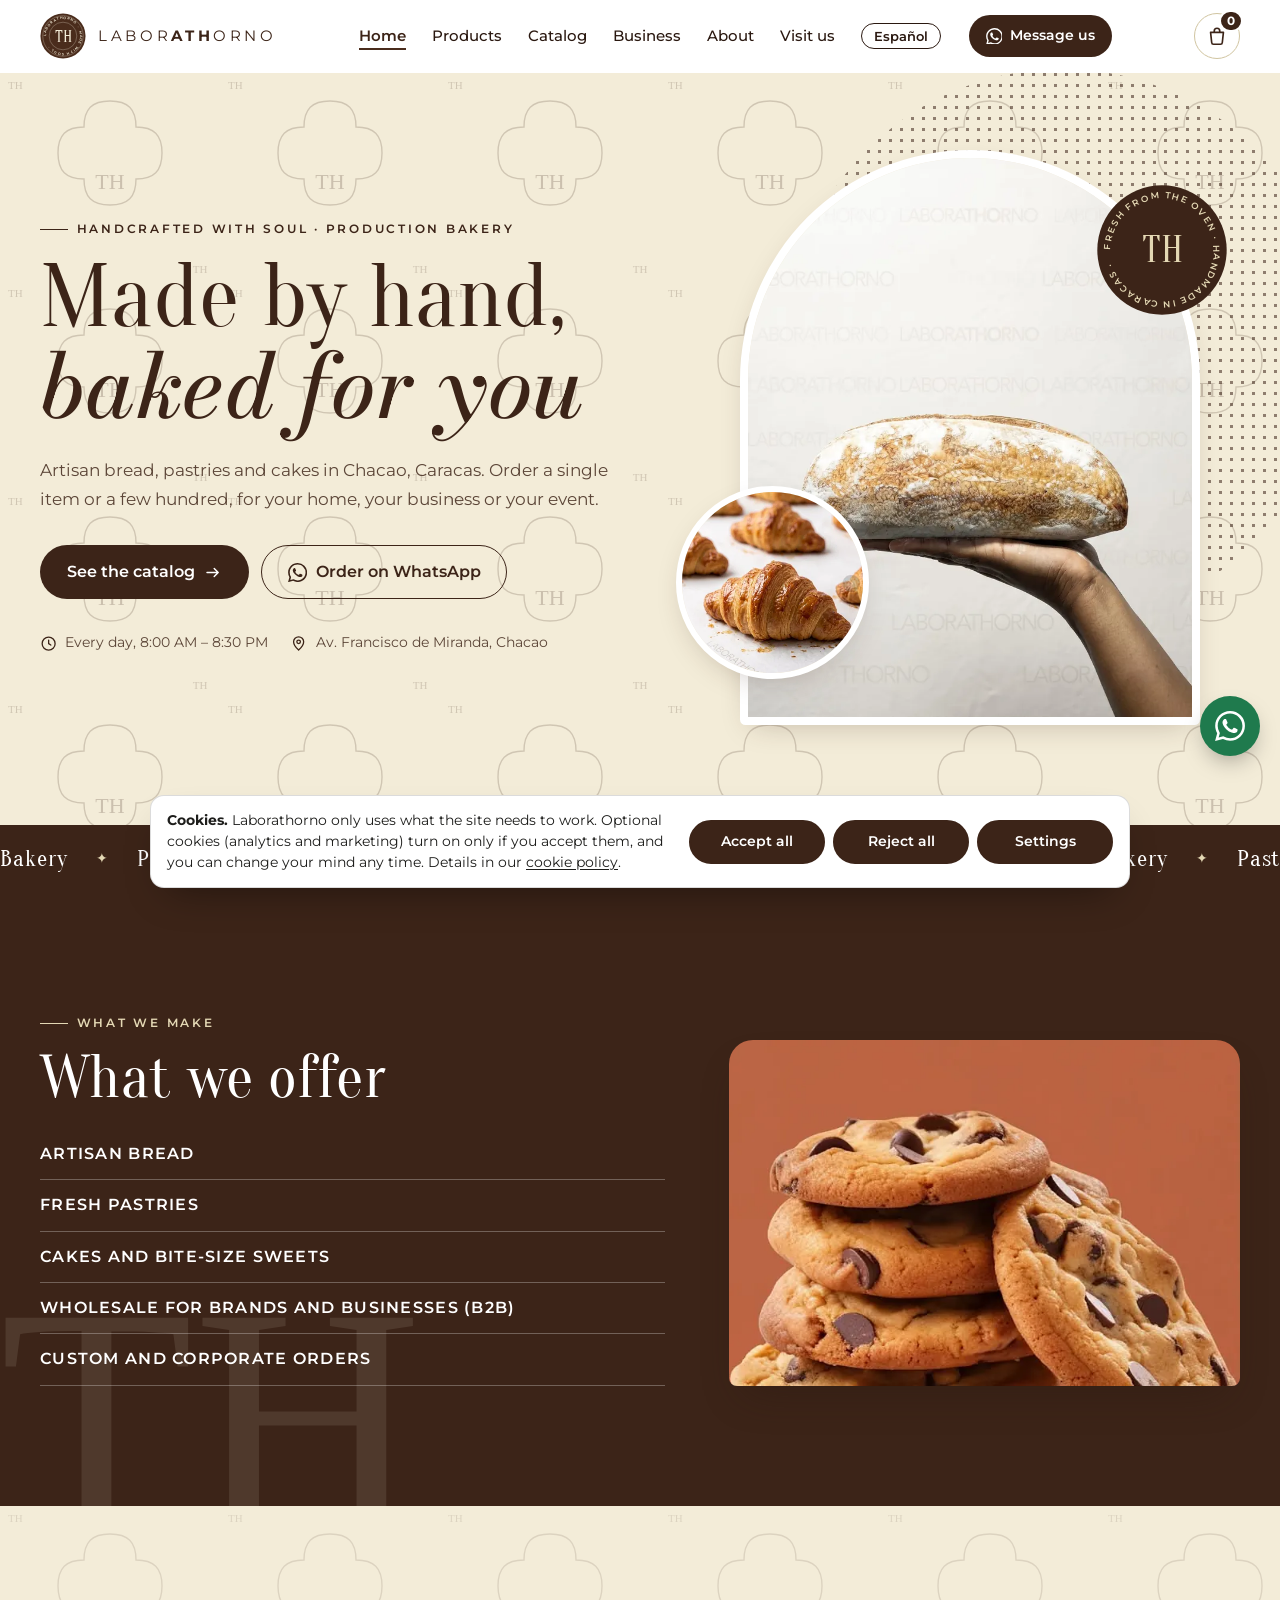
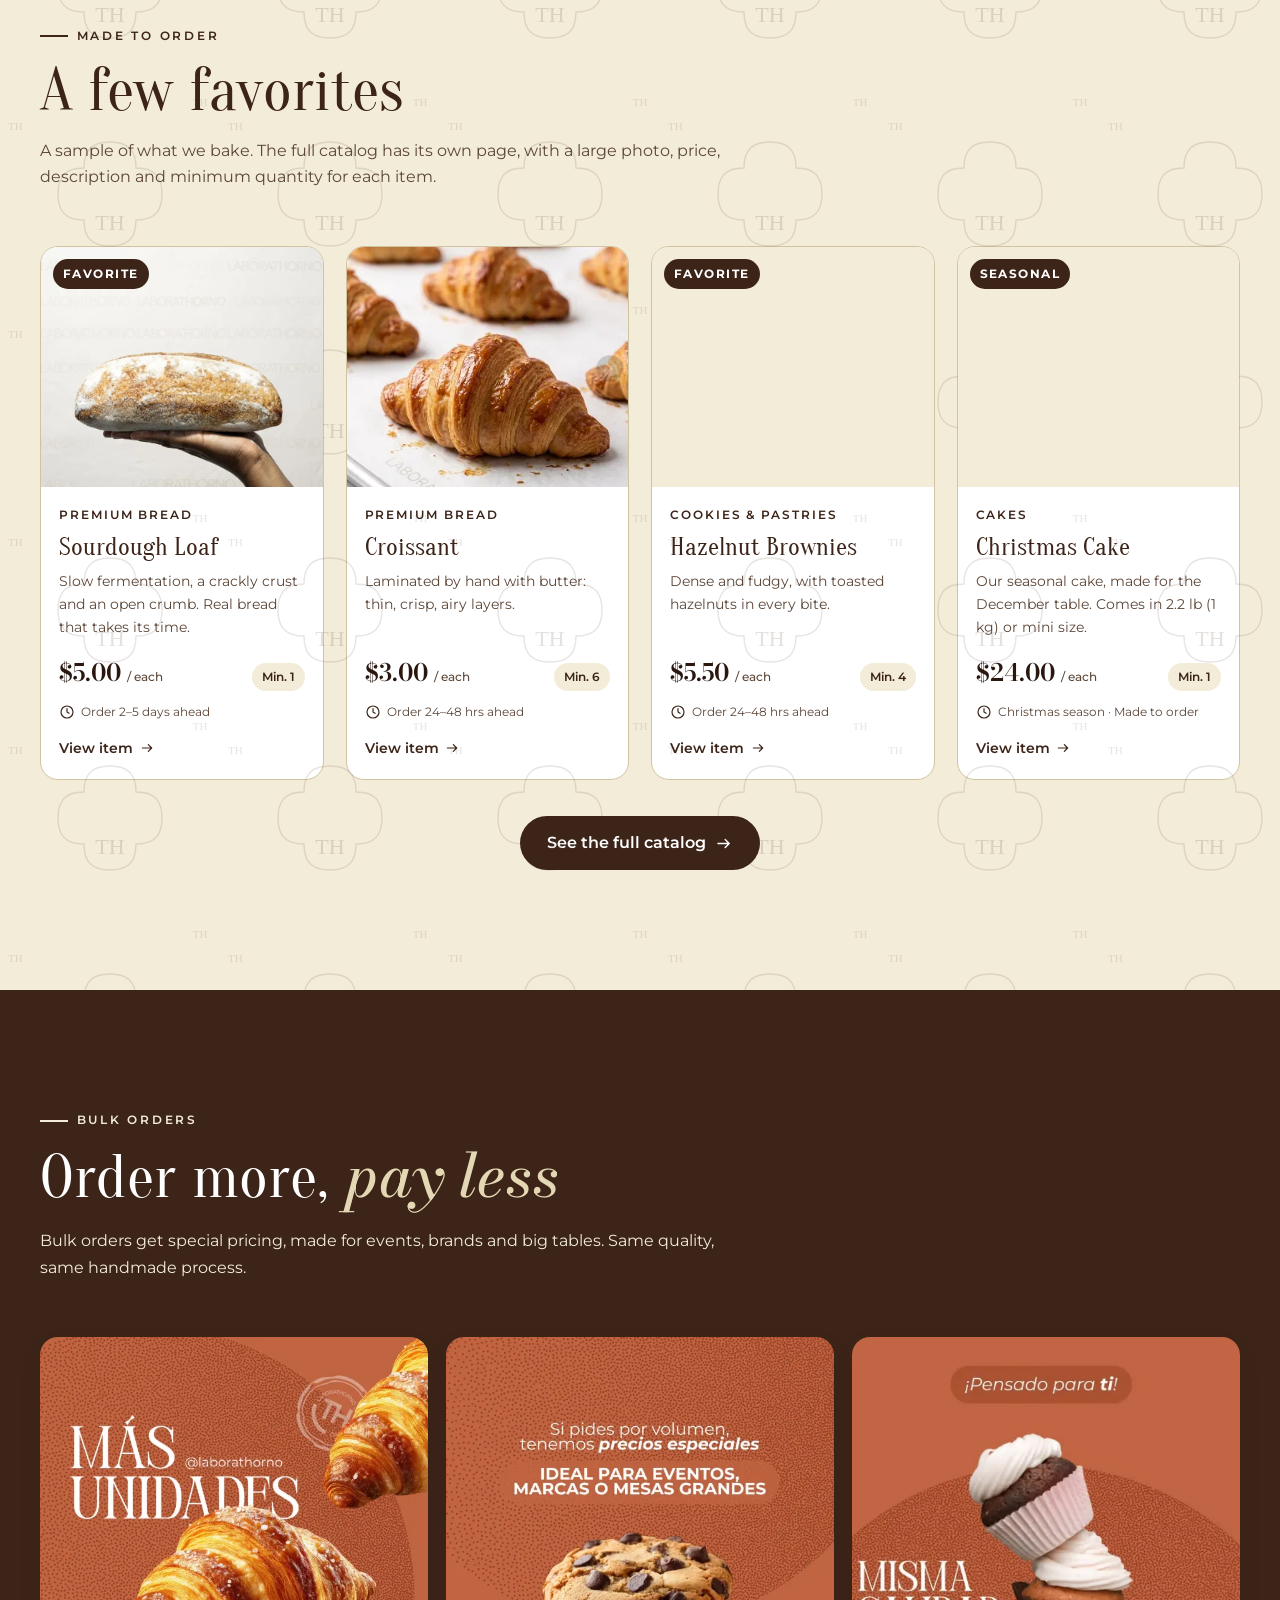
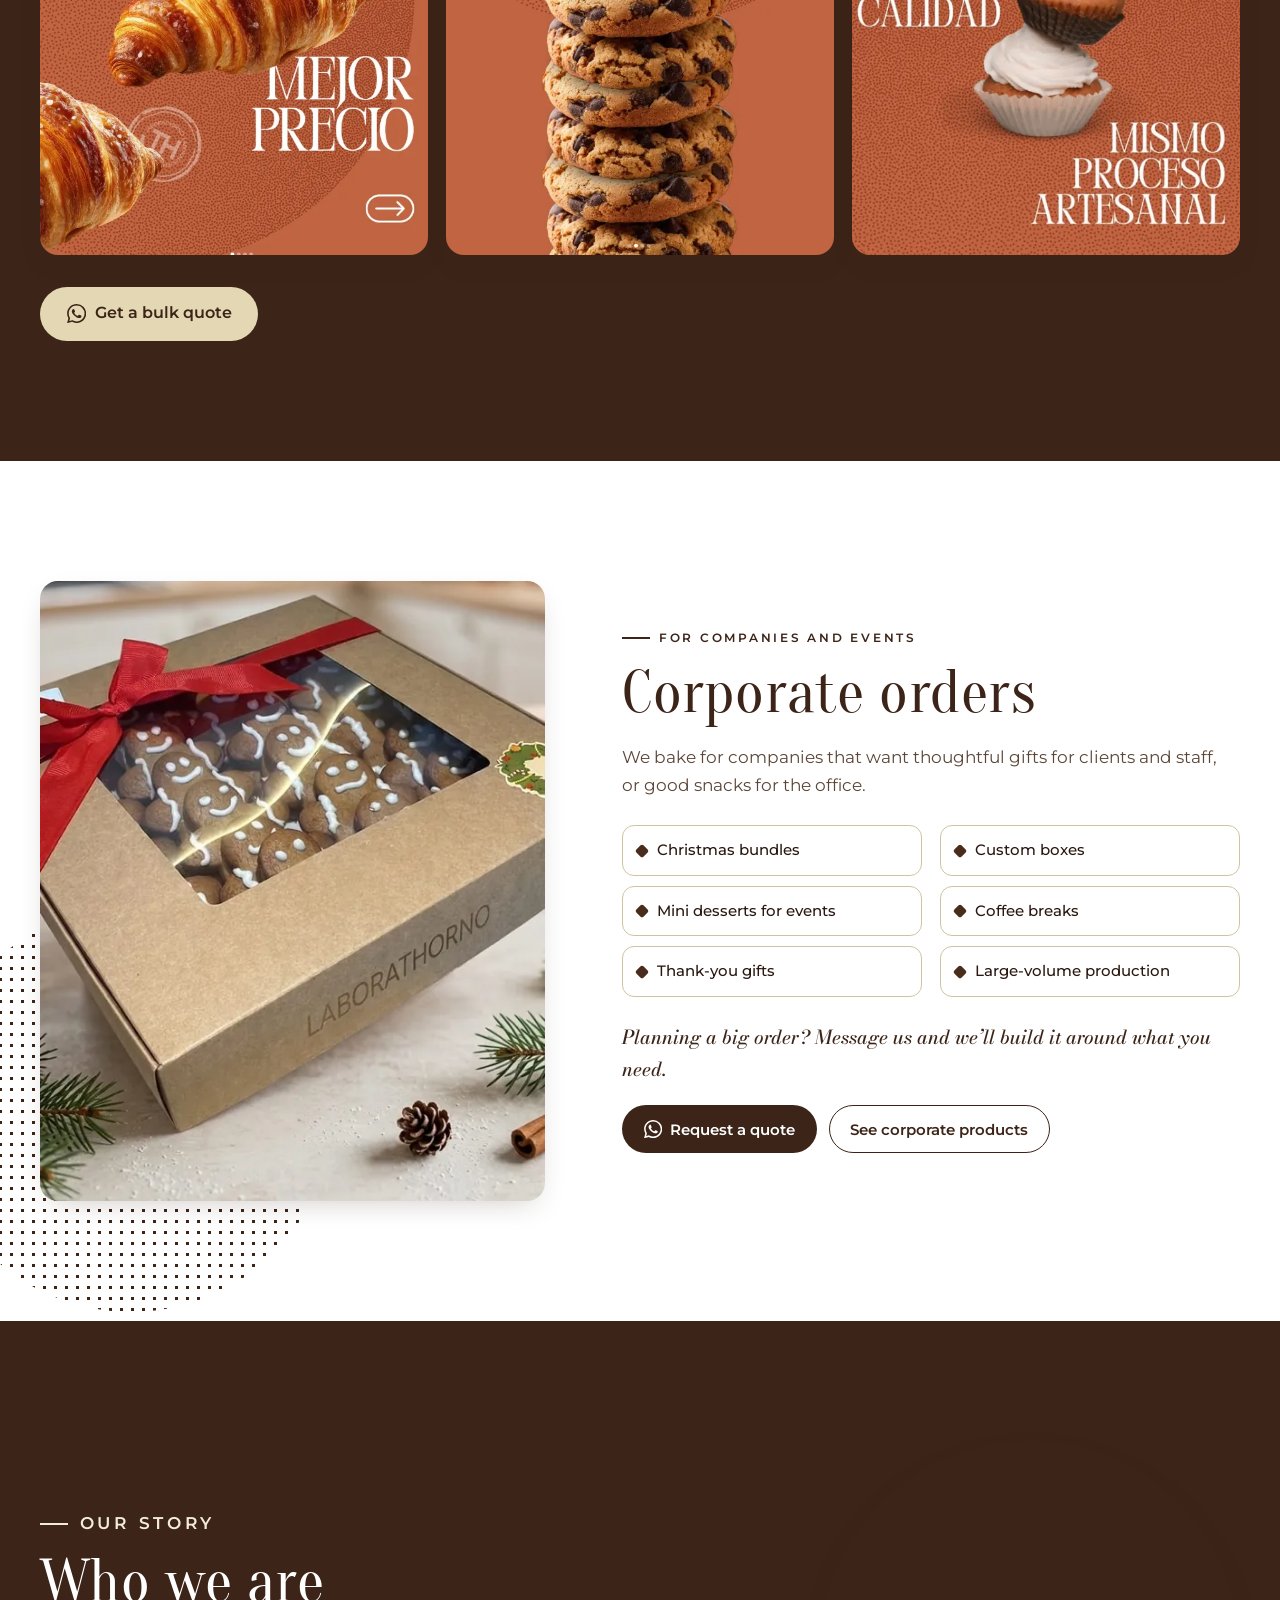
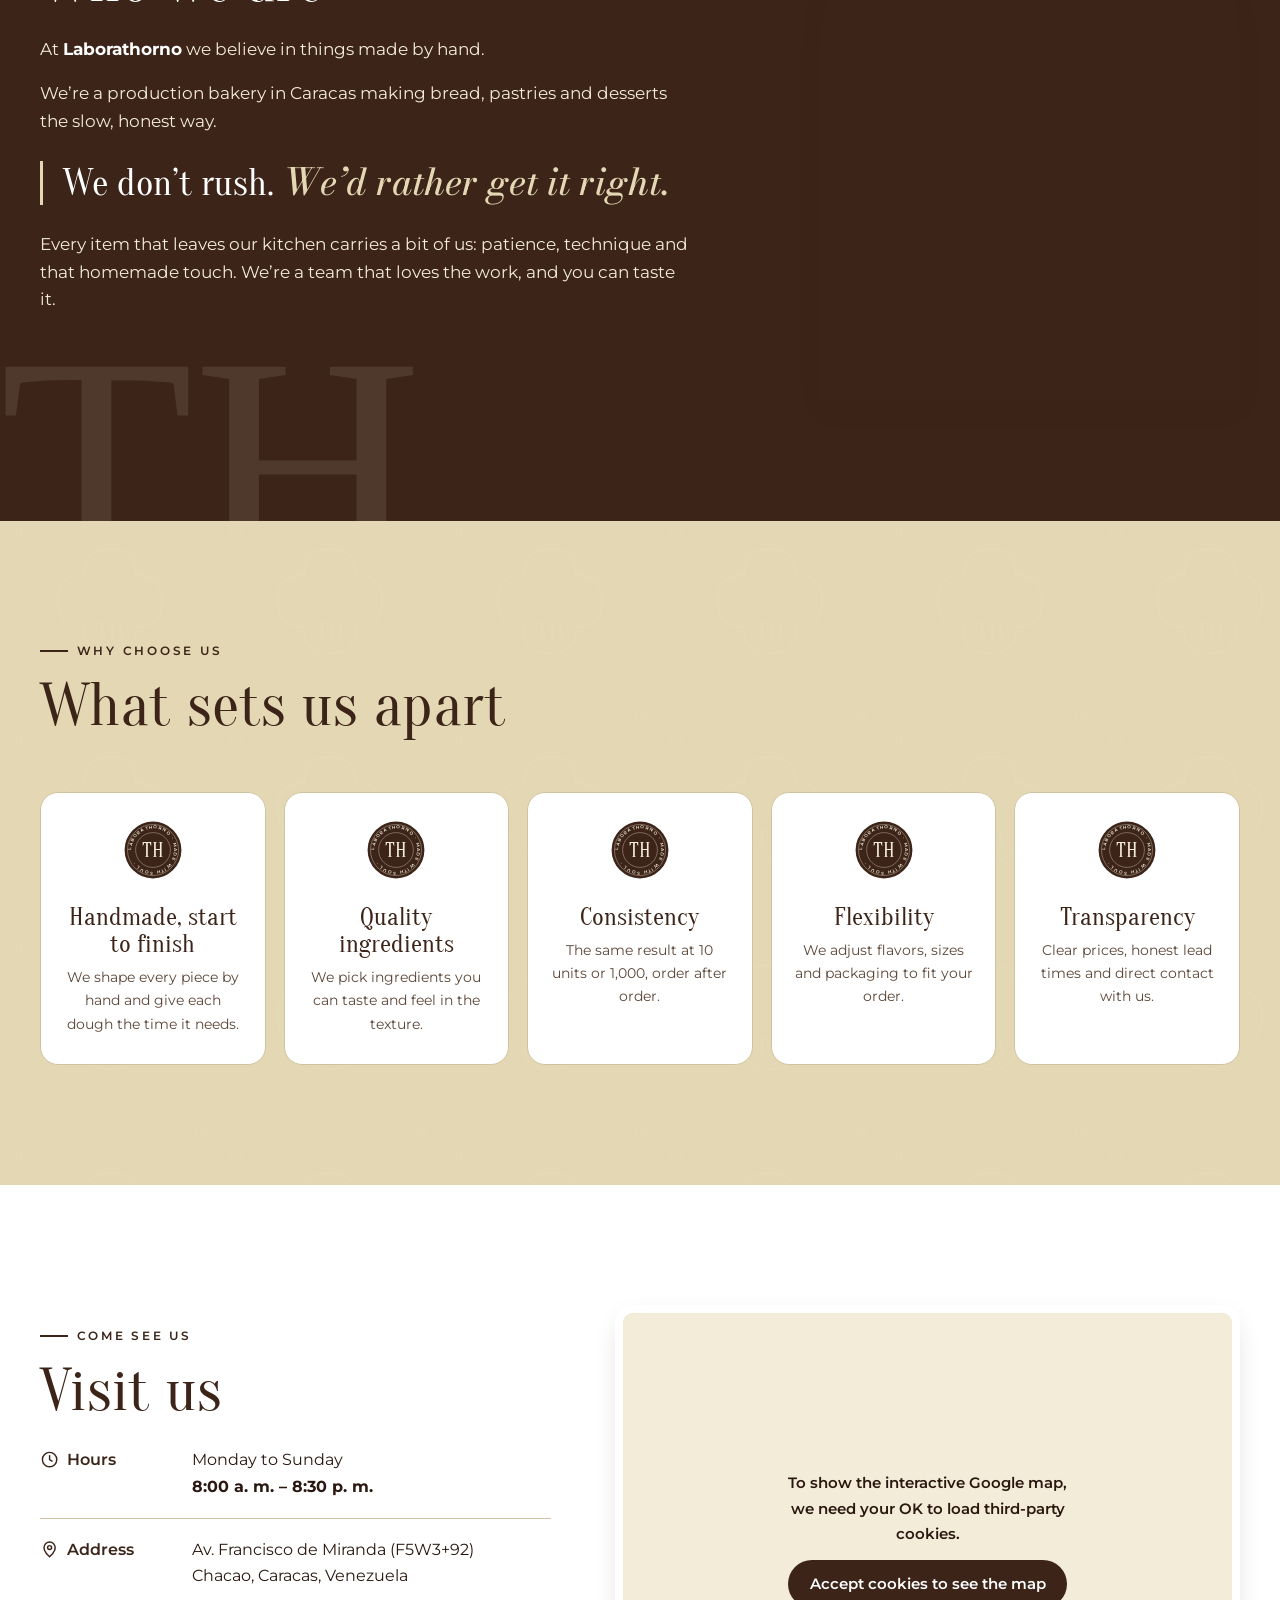
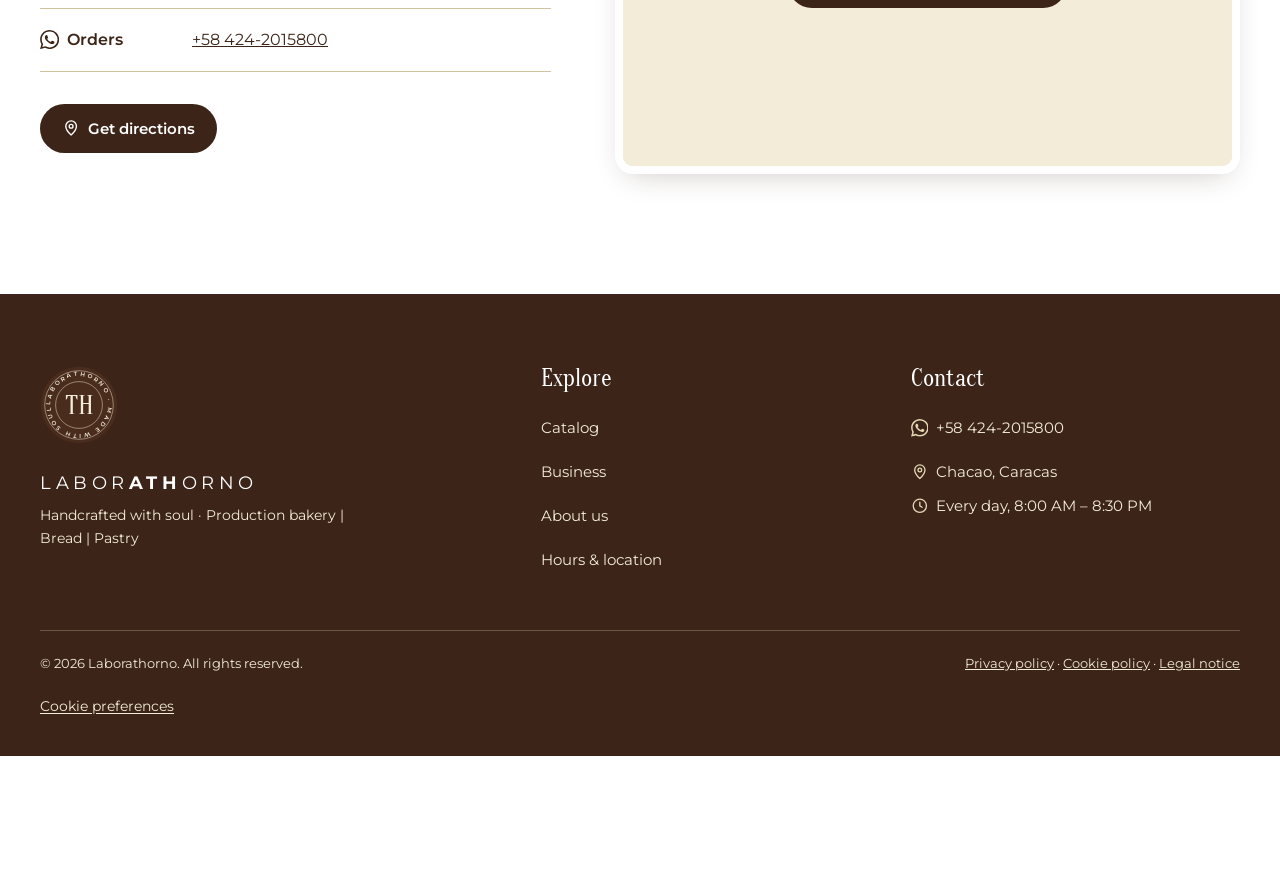
==== en/index.html @ 90d0aeb3 "English version in /en/ (home, catalog, cart, legal pages, cookie notice) and ES/EN switch" ====
<!doctype html>
<!--
  Laborathorno — sitio web conceptual v2.
  Concepto, diseño y desarrollo: Jorman Bravo (propuesta de portafolio, Página Ya, 2026).
  Marca, fotografías y productos pertenecen a Laborathorno.
  El catálogo se edita en products.js.
-->
<html lang="en">
<head>
  <meta charset="utf-8">
  <meta http-equiv="Content-Security-Policy" content="default-src 'self'; script-src 'self' 'sha256-mgx1gJOHqAfdCs1J1aMMllWGCMWfesEHhWV9CAmurXI=' https://gc.zgo.at; style-src 'self'; font-src 'self'; img-src 'self' data: https://jormanj2b.goatcounter.com; frame-src https://www.google.com https://maps.google.com; connect-src 'self' https://jormanj2b.goatcounter.com; object-src 'none'; base-uri 'self'; form-action 'self'; upgrade-insecure-requests">
  <meta name="referrer" content="strict-origin-when-cross-origin">
  <meta name="viewport" content="width=device-width, initial-scale=1">
  <script>(function(){try{if(!localStorage.getItem("ck-laborathorno-demo"))document.documentElement.classList.add("has-cookie-banner")}catch(e){document.documentElement.classList.add("has-cookie-banner")}})();</script>
  <meta name="theme-color" content="#3C2418">
  <meta name="format-detection" content="telephone=no">
  <meta property="og:type" content="website">
  <meta property="og:locale" content="en_US">
  <meta property="og:site_name" content="Laborathorno">
  <meta property="og:image" content="https://jormanj2b.github.io/laborathorno-demo/images/og-image.jpg">
  <meta property="og:image:type" content="image/jpeg">
  <meta property="og:image:width" content="1200">
  <meta property="og:image:height" content="630">
  <meta property="og:image:alt" content="Cake, mini desserts and artisan bread from Laborathorno, Caracas">
  <meta name="twitter:card" content="summary_large_image">
  <meta name="twitter:image" content="https://jormanj2b.github.io/laborathorno-demo/images/og-image.jpg">
  <meta name="twitter:image:alt" content="Cake, mini desserts and artisan bread from Laborathorno, Caracas">
  <link rel="icon" href="../favicon.svg" type="image/svg+xml">
  <link rel="icon" href="../favicon-32.png" sizes="32x32" type="image/png">
  <link rel="apple-touch-icon" href="../apple-touch-icon.png">
  <link rel="preload" href="../fonts/oranienbaum-normal-400-latin.woff2" as="font" type="font/woff2" crossorigin>
  <link rel="preload" href="../fonts/montserrat-normal-400-latin.woff2" as="font" type="font/woff2" crossorigin>
  <link rel="preload" href="../fonts/bodoni-moda-italic-500-latin.woff2" as="font" type="font/woff2" crossorigin>
  <link rel="stylesheet" href="../styles.css?v=2">
  <title>Laborathorno | Artisan bakery and pastry shop in Caracas</title>
  <meta name="description" content="Artisan bakery and pastry shop in Chacao, Caracas: sourdough, pastries, cakes and mini desserts. Build your order from the catalog and send it on WhatsApp.">
  <link rel="canonical" href="https://jormanj2b.github.io/laborathorno-demo/en/">
  <link rel="alternate" hreflang="en" href="https://jormanj2b.github.io/laborathorno-demo/en/">
  <link rel="alternate" hreflang="es" href="https://jormanj2b.github.io/laborathorno-demo/">
  <meta property="og:title" content="Laborathorno · Handcrafted with soul">
  <meta property="og:description" content="Handmade bread, pastries and cakes in Caracas. Order single items or in bulk on WhatsApp.">
  <meta property="og:url" content="https://jormanj2b.github.io/laborathorno-demo/en/">
  <meta name="twitter:title" content="Laborathorno · Handcrafted with soul">
  <meta name="twitter:description" content="Handmade bread, pastries and cakes in Caracas. Orders on WhatsApp.">
  <link rel="preload" as="image" href="../images/hogaza-masa-madre.webp">
  <script type="application/ld+json">
  {
    "@context": "https://schema.org",
    "@type": "Bakery",
    "name": "Laborathorno",
    "description": "Artisan production bakery: bread, pastries and cakes in Caracas.",
    "url": "https://jormanj2b.github.io/laborathorno-demo/",
    "image": "https://jormanj2b.github.io/laborathorno-demo/images/og-image.jpg",
    "logo": "https://jormanj2b.github.io/laborathorno-demo/images/logo-512.png",
    "telephone": "+58 424-2015800",
    "priceRange": "$",
    "currenciesAccepted": "USD",
    "servesCuisine": ["Bakery", "Pastry"],
    "address": {
      "@type": "PostalAddress",
      "streetAddress": "Av. Francisco de Miranda (F5W3+92)",
      "addressLocality": "Chacao",
      "addressRegion": "Capital District",
      "addressCountry": "VE"
    },
    "geo": { "@type": "GeoCoordinates", "latitude": 10.4959375, "longitude": -66.8474375 },
    "hasMap": "https://www.google.com/maps/search/?api=1&query=10.4959375,-66.8474375",
    "openingHoursSpecification": [{
      "@type": "OpeningHoursSpecification",
      "dayOfWeek": ["Monday","Tuesday","Wednesday","Thursday","Friday","Saturday","Sunday"],
      "opens": "08:00", "closes": "20:30"
    }],
    "potentialAction": { "@type": "OrderAction", "target": "https://wa.me/584242015800" }
  }
  </script>
  <script src="cookies.js?v=1" defer data-key="laborathorno-demo" data-owner="Laborathorno" data-accent="#3C2418" data-marketing-name="Marketing and third-party content" data-marketing-en="Loads content from other companies that may set their own cookies. Here, that’s the interactive Google Map of our location. We don’t run ads."></script>
</head>
<body>
  <!-- Sprite de íconos y sello -->
  <svg class="sprite" aria-hidden="true" focusable="false" xmlns="http://www.w3.org/2000/svg">
    <defs>
      <path id="ring-path" d="M100,100 m-74,0 a74,74 0 1,1 148,0 a74,74 0 1,1 -148,0"/>
    </defs>
    <symbol id="seal" viewBox="0 0 200 200">
      <circle cx="100" cy="100" r="98" fill="currentColor"/>
      <circle cx="100" cy="100" r="88" fill="none" stroke="var(--seal-ink, #F3ECD8)" stroke-width="1.2"/>
      <circle cx="100" cy="100" r="60" fill="none" stroke="var(--seal-ink, #F3ECD8)" stroke-width="1.2"/>
      <text fill="var(--seal-ink, #F3ECD8)" font-family="Montserrat, Arial, sans-serif" font-size="15" font-weight="600" letter-spacing="5.2">
        <textPath href="#ring-path" startOffset="0">LABORATHORNO · MADE WITH SOUL ·</textPath>
      </text>
      <text x="100" y="124" text-anchor="middle" fill="var(--seal-ink, #F3ECD8)" font-family="Oranienbaum, 'Bodoni Moda', Didot, Georgia, serif" font-size="70">TH</text>
    </symbol>
    <symbol id="ic-wa" viewBox="0 0 24 24"><path fill="currentColor" d="M17.472 14.382c-.297-.149-1.758-.867-2.03-.967-.273-.099-.471-.148-.67.15-.197.297-.767.966-.94 1.164-.173.199-.347.223-.644.075-.297-.15-1.255-.463-2.39-1.475-.883-.788-1.48-1.761-1.653-2.059-.173-.297-.018-.458.13-.606.134-.133.298-.347.446-.52.149-.174.198-.298.298-.497.099-.198.05-.371-.025-.52-.075-.149-.669-1.612-.916-2.207-.242-.579-.487-.5-.669-.51-.173-.008-.371-.01-.57-.01-.198 0-.52.074-.792.372-.272.297-1.04 1.016-1.04 2.479 0 1.462 1.065 2.875 1.213 3.074.149.198 2.096 3.2 5.077 4.487.709.306 1.262.489 1.694.625.712.227 1.36.195 1.871.118.571-.085 1.758-.719 2.006-1.413.248-.694.248-1.289.173-1.413-.074-.124-.272-.198-.57-.347m-5.421 7.403h-.004a9.87 9.87 0 0 1-5.031-1.378l-.361-.214-3.741.982.998-3.648-.235-.374a9.86 9.86 0 0 1-1.51-5.26c.001-5.45 4.436-9.884 9.888-9.884 2.64 0 5.122 1.03 6.988 2.898a9.825 9.825 0 0 1 2.893 6.994c-.003 5.45-4.437 9.884-9.885 9.884m8.413-18.297A11.815 11.815 0 0 0 12.05 0C5.495 0 .16 5.335.157 11.892c0 2.096.547 4.142 1.588 5.945L.057 24l6.305-1.654a11.882 11.882 0 0 0 5.683 1.448h.005c6.554 0 11.89-5.335 11.893-11.893a11.821 11.821 0 0 0-3.48-8.413Z"/></symbol>
    <symbol id="ic-cart" viewBox="0 0 24 24"><path fill="none" stroke="currentColor" stroke-width="1.8" stroke-linecap="round" stroke-linejoin="round" d="M5 8h14l-1.2 11.1a2 2 0 0 1-2 1.9H8.2a2 2 0 0 1-2-1.9L5 8Zm4 0V6.5a3 3 0 0 1 6 0V8"/></symbol>
    <symbol id="ic-clock" viewBox="0 0 24 24"><g fill="none" stroke="currentColor" stroke-width="1.8" stroke-linecap="round"><circle cx="12" cy="12" r="9"/><path d="M12 7v5l3 2"/></g></symbol>
    <symbol id="ic-pin" viewBox="0 0 24 24"><g fill="none" stroke="currentColor" stroke-width="1.8"><path d="M12 21s-7-6.2-7-11.5A7 7 0 0 1 19 9.5C19 14.8 12 21 12 21Z"/><circle cx="12" cy="9.5" r="2.5"/></g></symbol>
    <symbol id="ic-close" viewBox="0 0 24 24"><path stroke="currentColor" stroke-width="2" stroke-linecap="round" d="M6 6l12 12M18 6 6 18"/></symbol>
    <symbol id="ic-plus" viewBox="0 0 24 24"><path stroke="currentColor" stroke-width="2" stroke-linecap="round" d="M12 5v14M5 12h14"/></symbol>
    <symbol id="ic-minus" viewBox="0 0 24 24"><path stroke="currentColor" stroke-width="2" stroke-linecap="round" d="M5 12h14"/></symbol>
    <symbol id="ic-trash" viewBox="0 0 24 24"><path fill="none" stroke="currentColor" stroke-width="1.8" stroke-linecap="round" stroke-linejoin="round" d="M4 7h16M9 7V4.5h6V7m-8.5 0 .8 12.2A2 2 0 0 0 9.3 21h5.4a2 2 0 0 0 2-1.8L17.5 7"/></symbol>
    <symbol id="ic-search" viewBox="0 0 24 24"><g fill="none" stroke="currentColor" stroke-width="1.8" stroke-linecap="round"><circle cx="11" cy="11" r="6.5"/><path d="m16 16 4.5 4.5"/></g></symbol>
    <symbol id="ic-arrow" viewBox="0 0 24 24"><path fill="none" stroke="currentColor" stroke-width="1.8" stroke-linecap="round" stroke-linejoin="round" d="M5 12h14m-5-5 5 5-5 5"/></symbol>
    <symbol id="ic-check" viewBox="0 0 24 24"><path fill="none" stroke="currentColor" stroke-width="2.2" stroke-linecap="round" stroke-linejoin="round" d="m5 12.5 4.5 4.5L19 7.5"/></symbol>
  </svg>

  <span id="top"></span>
  <a class="skip-link" href="#main">Skip to content</a>

  <header class="site-header">
    <div class="container header-inner">
      <a class="brand" href="index.html#top" aria-label="Laborathorno, go to home page">
        <svg class="brand-seal" aria-hidden="true"><use href="#seal"/></svg>
        <span class="brand-word">LABOR<b>ATH</b>ORNO</span>
      </a>
      <nav class="main-nav" id="main-nav" aria-label="Main">
        <ul>
          <li><a href="index.html#top" aria-current="page">Home</a></li>
          <li><a href="index.html#ofrecemos">Products</a></li>
          <li><a href="catalog.html">Catalog</a></li>
          <li><a href="index.html#corporativo">Business</a></li>
          <li><a href="index.html#nosotros">About</a></li>
          <li><a href="index.html#visitanos">Visit us</a></li>
          <li><a class="lang-switch" href="../../" hreflang="es" lang="es">Español</a></li>
        </ul>
        <a class="btn btn-primary nav-cta" data-wa="Hi Laborathorno! I have a question." href="https://wa.me/584242015800" target="_blank" rel="noopener">
          <svg aria-hidden="true"><use href="#ic-wa"/></svg> Message us
        </a>
      </nav>
      <div class="header-actions">
        <button class="icon-btn cart-btn" type="button" data-open-cart aria-controls="cart-drawer" aria-expanded="false">
          <svg aria-hidden="true"><use href="#ic-cart"/></svg>
          <span class="visually-hidden">View order,</span>
          <span class="cart-count" data-cart-count aria-live="polite">0</span>
          <span class="visually-hidden">different items</span>
        </button>
        <button class="icon-btn menu-btn" type="button" aria-controls="main-nav" aria-expanded="false" aria-label="Open menu">
          <span class="menu-lines" aria-hidden="true"></span>
        </button>
      </div>
    </div>
  </header>

  <main id="main">
    <section class="hero" aria-labelledby="hero-title">
      <div class="pattern-bg" aria-hidden="true"></div>
      <div class="container hero-grid">
        <div class="hero-copy">
          <p class="eyebrow">Handcrafted with soul · Production bakery</p>
          <h1 id="hero-title" class="display">Made by hand, <em>baked for you</em></h1>
          <p class="lead">Artisan bread, pastries and cakes in Chacao, Caracas. Order a single item or a few hundred, for your home, your business or your event.</p>
          <div class="hero-ctas">
            <a class="btn btn-primary btn-lg" href="catalog.html">See the catalog <svg aria-hidden="true"><use href="#ic-arrow"/></svg></a>
            <a class="btn btn-outline btn-lg" data-wa="Hi Laborathorno! I’d like to place an order." href="https://wa.me/584242015800" target="_blank" rel="noopener">
              <svg aria-hidden="true"><use href="#ic-wa"/></svg> Order on WhatsApp
            </a>
          </div>
          <ul class="hero-meta">
            <li><svg aria-hidden="true"><use href="#ic-clock"/></svg> Every day, 8:00 AM – 8:30 PM</li>
            <li><svg aria-hidden="true"><use href="#ic-pin"/></svg> Av. Francisco de Miranda, Chacao</li>
          </ul>
        </div>
        <div class="hero-visual">
          <div class="dots dots-hero" aria-hidden="true"></div>
          <figure class="arch">
            <img src="../images/hogaza-masa-madre.webp" width="746" height="1000" alt="Hand holding a fresh-baked sourdough loaf" fetchpriority="high">
          </figure>
          <figure class="hero-bubble">
            <img src="../images/croissant.webp" width="336" height="384" alt="Golden croissants on paper printed with the Laborathorno logo" decoding="async">
          </figure>
          <div class="round-seal seal-hero" aria-hidden="true">
            <svg viewBox="0 0 200 200">
              <defs><path id="rs1" d="M100,100 m-78,0 a78,78 0 1,1 156,0 a78,78 0 1,1 -156,0"/></defs>
              <circle cx="100" cy="100" r="98" class="rs-bg"/>
              <g class="rs-spin"><text class="rs-text"><textPath href="#rs1">FRESH FROM THE OVEN · HANDMADE IN CARACAS · </textPath></text></g>
              <text x="100" y="118" text-anchor="middle" class="rs-th">TH</text>
            </svg>
          </div>
        </div>
      </div>
    </section>

    <div class="ribbon" aria-hidden="true">
      <div class="ribbon-track">
        <span>Bakery</span><i>✦</i><span>Pastries</span><i>✦</i><span>Pastry</span><i>✦</i><span>Handmade</span><i>✦</i><span>Wholesale for businesses</span><i>✦</i><span>Bulk orders</span><i>✦</i>
        <span>Bakery</span><i>✦</i><span>Pastries</span><i>✦</i><span>Pastry</span><i>✦</i><span>Handmade</span><i>✦</i><span>Wholesale for businesses</span><i>✦</i><span>Bulk orders</span><i>✦</i>
      </div>
    </div>

    <section class="section offer-band" id="ofrecemos" aria-labelledby="offer-title">
      <div class="giant-th giant-th-light" aria-hidden="true"></div>
      <div class="container offer-band-grid">
        <div>
          <p class="eyebrow eyebrow-light">What we make</p>
          <h2 id="offer-title" class="display display-light">What we offer</h2>
          <ul class="offer-list-plain">
            <li>Artisan bread</li>
            <li>Fresh pastries</li>
            <li>Cakes and bite-size sweets</li>
            <li>Wholesale for brands and businesses (B2B)</li>
            <li>Custom and corporate orders</li>
          </ul>
        </div>
        <figure class="offer-photo">
          <img src="../images/brand/offer-cookies.webp" width="640" height="547" alt="Stack of fresh-baked Laborathorno chocolate chip cookies" loading="lazy">
        </figure>
      </div>
    </section>

    <section class="section featured" id="destacados" aria-labelledby="featured-title">
      <div class="pattern-bg" aria-hidden="true"></div>
      <div class="container">
        <div class="section-head">
          <p class="eyebrow">Made to order</p>
          <h2 id="featured-title" class="display">A few favorites</h2>
          <p class="section-sub">A sample of what we bake. The full catalog has its own page, with a large photo, price, description and minimum quantity for each item.</p>
        </div>
        <div class="product-grid" id="featured-grid"></div>
        <div class="featured-foot">
          <a class="btn btn-primary btn-lg" href="catalog.html">See the full catalog <svg aria-hidden="true"><use href="#ic-arrow"/></svg></a>
        </div>
      </div>
    </section>

    <section class="section volume-gallery" id="volumen" aria-labelledby="volume-title">
      <div class="dots dots-volume" aria-hidden="true"></div>
      <div class="container">
        <div class="section-head">
          <p class="eyebrow eyebrow-light">Bulk orders</p>
          <h2 id="volume-title" class="display display-light">Order more, <em>pay less</em></h2>
          <p class="section-sub">Bulk orders get special pricing, made for events, brands and big tables. Same quality, same handmade process.</p>
        </div>
        <div class="volume-cards">
          <figure>
            <img src="../images/brand/volume-croissants.webp" width="629" height="829" alt="Flaky croissants with sea salt on a terracotta background, with the message Order more, pay less" loading="lazy">
            <figcaption>Order more, pay less</figcaption>
          </figure>
          <figure>
            <img src="../images/brand/volume-cookies.webp" width="615" height="829" alt="Stack of chocolate chip cookies with the message Special bulk pricing for events, brands and big tables" loading="lazy">
            <figcaption>Special bulk pricing</figcaption>
          </figure>
          <figure>
            <img src="../images/brand/volume-cupcakes.webp" width="583" height="797" alt="Three stacked cupcakes with white frosting and the message Same quality, same handmade process" loading="lazy">
            <figcaption>Same quality, same handmade process</figcaption>
          </figure>
        </div>
        <div class="volume-cta">
          <a class="btn btn-cream btn-lg" data-wa="Hi Laborathorno! I’d like a quote for a bulk order." href="https://wa.me/584242015800" target="_blank" rel="noopener">
            <svg aria-hidden="true"><use href="#ic-wa"/></svg> Get a bulk quote
          </a>
        </div>
      </div>
    </section>

    <section class="section corporate" id="corporativo" aria-labelledby="corp-title">
      <div class="container corp-grid">
        <figure class="corp-media">
          <div class="dots dots-corp" aria-hidden="true"></div>
          <img src="../images/caja-regalo-navidad.webp" width="558" height="1000" alt="Laborathorno gift box with Christmas cookies and a red ribbon" loading="lazy">
        </figure>
        <div class="corp-copy">
          <p class="eyebrow">For companies and events</p>
          <h2 id="corp-title" class="display">Corporate orders</h2>
          <p class="lead">We bake for companies that want thoughtful gifts for clients and staff, or good snacks for the office.</p>
          <ul class="corp-list">
            <li>Christmas bundles</li>
            <li>Custom boxes</li>
            <li>Mini desserts for events</li>
            <li>Coffee breaks</li>
            <li>Thank-you gifts</li>
            <li>Large-volume production</li>
          </ul>
          <p class="corp-question">Planning a big order? Message us and we’ll build it around what you need.</p>
          <div class="hero-ctas">
            <a class="btn btn-primary" data-wa="Hi Laborathorno! I’d like a quote for a corporate or event order." href="https://wa.me/584242015800" target="_blank" rel="noopener">
              <svg aria-hidden="true"><use href="#ic-wa"/></svg> Request a quote
            </a>
            <a class="btn btn-outline" href="catalog.html?cat=corporativo">See corporate products</a>
          </div>
        </div>
      </div>
    </section>

    <section class="section about-wine" id="nosotros" aria-labelledby="about-title">
      <div class="giant-th giant-th-light" aria-hidden="true"></div>
      <div class="container about-wine-grid">
        <div class="about-copy">
          <p class="eyebrow eyebrow-light">Our story</p>
          <h2 id="about-title" class="display display-light">Who we are</h2>
          <p>At <strong>Laborathorno</strong> we believe in things made by hand.</p>
          <p>We’re a production bakery in Caracas making bread, pastries and desserts the slow, honest way.</p>
          <blockquote class="pull-light">We don’t rush. <em>We’d rather get it right.</em></blockquote>
          <p>Every item that leaves our kitchen carries a bit of us: patience, technique and that homemade touch. We’re a team that loves the work, and you can taste it.</p>
        </div>
        <div class="about-wine-media">
          <img class="about-main" src="../images/pan-mano.webp" width="746" height="1000" alt="Slice of artisan bread held up to the light, showing its open crumb" loading="lazy">
        </div>
      </div>
    </section>

    <section class="section values" aria-labelledby="values-title">
      <div class="pattern-bg pattern-wine" aria-hidden="true"></div>
      <div class="container">
        <div class="section-head">
          <p class="eyebrow">Why choose us</p>
          <h2 id="values-title" class="display">What sets us apart</h2>
        </div>
        <ul class="values-list">
          <li><svg class="v-seal" aria-hidden="true"><use href="#seal"/></svg><h3>Handmade, start to finish</h3><p>We shape every piece by hand and give each dough the time it needs.</p></li>
          <li><svg class="v-seal" aria-hidden="true"><use href="#seal"/></svg><h3>Quality ingredients</h3><p>We pick ingredients you can taste and feel in the texture.</p></li>
          <li><svg class="v-seal" aria-hidden="true"><use href="#seal"/></svg><h3>Consistency</h3><p>The same result at 10 units or 1,000, order after order.</p></li>
          <li><svg class="v-seal" aria-hidden="true"><use href="#seal"/></svg><h3>Flexibility</h3><p>We adjust flavors, sizes and packaging to fit your order.</p></li>
          <li><svg class="v-seal" aria-hidden="true"><use href="#seal"/></svg><h3>Transparency</h3><p>Clear prices, honest lead times and direct contact with us.</p></li>
        </ul>
      </div>
    </section>

    <section class="section visit" id="visitanos" aria-labelledby="visit-title">
      <div class="container visit-grid">
        <div class="visit-copy">
          <p class="eyebrow">Come see us</p>
          <h2 id="visit-title" class="display">Visit us</h2>
          <dl class="info-list">
            <div><dt><svg aria-hidden="true"><use href="#ic-clock"/></svg> Hours</dt><dd>Monday to Sunday<br><strong>8:00 a. m. – 8:30 p. m.</strong></dd></div>
            <div><dt><svg aria-hidden="true"><use href="#ic-pin"/></svg> Address</dt><dd>Av. Francisco de Miranda (F5W3+92)<br>Chacao, Caracas, Venezuela</dd></div>
            <div><dt><svg aria-hidden="true"><use href="#ic-wa"/></svg> Orders</dt><dd><a data-wa="Hi Laborathorno! I’d like to place an order." href="https://wa.me/584242015800" target="_blank" rel="noopener">+58 424-2015800</a></dd></div>
          </dl>
          <div class="hero-ctas">
            <a class="btn btn-primary" href="https://www.google.com/maps/search/?api=1&amp;query=10.4959375,-66.8474375" target="_blank" rel="noopener">
              <svg aria-hidden="true"><use href="#ic-pin"/></svg> Get directions
            </a>
          </div>
        </div>
        <div class="map-wrap" id="map-wrap">
          <a class="map-fallback" href="https://www.google.com/maps/search/?api=1&amp;query=10.4959375,-66.8474375" target="_blank" rel="noopener"><svg aria-hidden="true"><use href="#ic-pin"/></svg> Open in Google Maps</a>
          <div class="map-consent">
            <p>To show the interactive Google map, we need your OK to load third-party cookies.</p>
            <button type="button" class="btn btn-primary" data-accept-cookies>Accept cookies to see the map</button>
          </div>
        </div>
      </div>
    </section>
  </main>

  <footer class="site-footer">
    <div class="pattern-bg pattern-light" aria-hidden="true"></div>
    <div class="container footer-grid">
      <div class="footer-brand">
        <svg class="footer-seal" aria-hidden="true"><use href="#seal"/></svg>
        <p class="footer-word">LABOR<b>ATH</b>ORNO</p>
        <p>Handcrafted with soul · Production bakery | Bread | Pastry</p>
      </div>
      <nav aria-label="Sections">
        <h2 class="footer-title">Explore</h2>
        <ul>
          <li><a href="catalog.html">Catalog</a></li>
          <li><a href="index.html#corporativo">Business</a></li>
          <li><a href="index.html#nosotros">About us</a></li>
          <li><a href="index.html#visitanos">Hours & location</a></li>
        </ul>
      </nav>
      <div>
        <h2 class="footer-title">Contact</h2>
        <ul>
          <li><a data-wa="Hi Laborathorno! I have a question." href="https://wa.me/584242015800" target="_blank" rel="noopener"><svg aria-hidden="true"><use href="#ic-wa"/></svg> +58 424-2015800</a></li>
          <li><a href="https://www.google.com/maps/search/?api=1&amp;query=10.4959375,-66.8474375" target="_blank" rel="noopener"><svg aria-hidden="true"><use href="#ic-pin"/></svg> Chacao, Caracas</a></li>
          <li><span class="footer-plain"><svg aria-hidden="true"><use href="#ic-clock"/></svg> Every day, 8:00 AM – 8:30 PM</span></li>
        </ul>
      </div>
    </div>
    <div class="container footer-bottom">
      <p>© <span data-year>2026</span> Laborathorno. All rights reserved.</p>
      <p><a href="privacy.html">Privacy policy</a> · <a href="cookies.html">Cookie policy</a> · <a href="legal.html">Legal notice</a></p>
    </div>
  </footer>

  <!-- Barra de pedido (móvil) -->
  <button class="mobile-cart-bar" type="button" data-open-cart aria-controls="cart-drawer" aria-expanded="false" hidden>
    <span><svg aria-hidden="true"><use href="#ic-cart"/></svg><span class="mcb-label">View order (<span data-cart-count>0</span>)</span></span>
    <strong data-cart-total>$0.00</strong>
  </button>

  <!-- Botón flotante de WhatsApp -->
  <a class="wa-float" data-wa="Hi Laborathorno! I have a question." href="https://wa.me/584242015800" target="_blank" rel="noopener" aria-label="Message us on WhatsApp">
    <svg aria-hidden="true"><use href="#ic-wa"/></svg>
  </a>

  <!-- Carrito -->
  <div class="drawer-overlay" data-close-cart hidden></div>
  <aside class="cart-drawer" id="cart-drawer" role="dialog" aria-modal="true" aria-labelledby="cart-title" aria-hidden="true" tabindex="-1">
    <div class="drawer-head">
      <h2 id="cart-title" class="display">Your order</h2>
      <button class="icon-btn" type="button" data-close-cart aria-label="Close order"><svg aria-hidden="true"><use href="#ic-close"/></svg></button>
    </div>
    <div class="drawer-body">
      <div class="cart-empty" id="cart-empty">
        <svg class="empty-seal" aria-hidden="true"><use href="#seal"/></svg>
        <p>Your order is empty.</p>
        <a class="btn btn-outline" href="catalog.html" data-close-cart>See the catalog</a>
      </div>
      <ul class="cart-items" id="cart-items" aria-label="Items in your order"></ul>
      <div class="lead-notice" id="lead-notice" role="status" aria-live="polite" hidden>
        <svg aria-hidden="true"><use href="#ic-clock"/></svg>
        <div>
          <p class="lead-kicker">Estimated prep time</p>
          <p class="lead-text" id="lead-text"></p>
          <p class="lead-sub" id="lead-sub"></p>
        </div>
      </div>

      <form class="cart-form" id="cart-form" novalidate>
        <h3 class="form-title">Order details</h3>
        <div class="field">
          <label for="f-name">Name <span aria-hidden="true">*</span></label>
          <input id="f-name" name="name" type="text" autocomplete="name" required minlength="2" maxlength="60" pattern="\p{L}(?:[\p{L}\p{M}]|[' ’\-](?=\p{L}))*" spellcheck="false" aria-describedby="f-name-err">
          <p class="field-error" id="f-name-err" aria-live="polite" hidden>Enter your name to send the order.</p>
        </div>
        <div class="field-row">
          <div class="field">
            <label for="f-date">Preferred date <span aria-hidden="true">*</span></label>
            <input id="f-date" name="date" type="date" required aria-describedby="f-date-hint f-date-warn">
          </div>
          <div class="field">
            <label for="f-window">Time window <span aria-hidden="true">*</span></label>
            <select id="f-window" name="window" required aria-describedby="f-date-hint f-date-warn">
              <option value="">Choose a time window</option>
              <option value="manana">Morning (8 AM – 12 PM)</option>
              <option value="tarde">Afternoon (12 PM – 4 PM)</option>
              <option value="noche">Evening (4 PM – 8:30 PM)</option>
            </select>
          </div>
        </div>
        <div class="field">
          <label for="f-delivery">Delivery</label>
          <select id="f-delivery" name="delivery">
            <option>In-store pickup</option>
            <option>Delivery (we’ll arrange it)</option>
          </select>
        </div>
        <p class="field-hint" id="f-date-hint"></p>
        <p class="field-warn" id="f-date-warn" role="alert" hidden></p>
        <div class="field">
          <label for="f-notes">Notes</label>
          <textarea id="f-notes" name="notes" rows="3" maxlength="300" placeholder="Flavors, a message on the cake, packaging…"></textarea>
        </div>
      </form>
    </div>
    <div class="drawer-foot">
      <div class="total-row"><span>Estimated total</span><strong id="cart-total">$0.00</strong></div>
      <p class="disclaimer">Prices are estimates in USD. We confirm your order on WhatsApp (availability, date and payment method).</p>
      <button class="btn btn-wa btn-lg btn-block" type="button" id="send-order" disabled>
        <svg aria-hidden="true"><use href="#ic-wa"/></svg> Send order on WhatsApp
      </button>
      <div class="foot-links">
        <button class="link-btn" type="button" id="copy-order">Copy order</button>
        <button class="link-btn" type="button" id="clear-cart">Clear order</button>
      </div>
    </div>
  </aside>

  <div class="toast" id="toast" role="status" aria-live="polite"></div>

  <script src="consent.js" defer></script>
  <script src="schedule.js" defer></script>
  <script src="products.js" defer></script>
  <script src="app.js" defer></script>

<script data-goatcounter="https://jormanj2b.goatcounter.com/count" async src="//gc.zgo.at/count.js"></script>
</body>
</html>
---- styles.css ----
/* Fuentes locales (latin + latin-ext). Oranienbaum, Bodoni Moda, Montserrat. */

@font-face {
  font-family: 'Bodoni Moda';
  font-style: italic;
  font-weight: 500;
  font-display: swap;
  src: url('fonts/bodoni-moda-italic-500-latin-ext.woff2') format('woff2');
  unicode-range: U+0100-02BA, U+02BD-02C5, U+02C7-02CC, U+02CE-02D7, U+02DD-02FF, U+0304, U+0308, U+0329, U+1D00-1DBF, U+1E00-1E9F, U+1EF2-1EFF, U+2020, U+20A0-20AB, U+20AD-20C4, U+2113, U+2C60-2C7F, U+A720-A7FF;
}

@font-face {
  font-family: 'Bodoni Moda';
  font-style: italic;
  font-weight: 500;
  font-display: swap;
  src: url('fonts/bodoni-moda-italic-500-latin.woff2') format('woff2');
  unicode-range: U+0000-00FF, U+0131, U+0152-0153, U+02BB-02BC, U+02C6, U+02DA, U+02DC, U+0304, U+0308, U+0329, U+2000-206F, U+20AC, U+2122, U+2191, U+2193, U+2212, U+2215, U+FEFF, U+FFFD;
}

@font-face {
  font-family: 'Bodoni Moda';
  font-style: normal;
  font-weight: 600;
  font-display: swap;
  src: url('fonts/bodoni-moda-normal-600-latin-ext.woff2') format('woff2');
  unicode-range: U+0100-02BA, U+02BD-02C5, U+02C7-02CC, U+02CE-02D7, U+02DD-02FF, U+0304, U+0308, U+0329, U+1D00-1DBF, U+1E00-1E9F, U+1EF2-1EFF, U+2020, U+20A0-20AB, U+20AD-20C4, U+2113, U+2C60-2C7F, U+A720-A7FF;
}

@font-face {
  font-family: 'Bodoni Moda';
  font-style: normal;
  font-weight: 600;
  font-display: swap;
  src: url('fonts/bodoni-moda-normal-600-latin.woff2') format('woff2');
  unicode-range: U+0000-00FF, U+0131, U+0152-0153, U+02BB-02BC, U+02C6, U+02DA, U+02DC, U+0304, U+0308, U+0329, U+2000-206F, U+20AC, U+2122, U+2191, U+2193, U+2212, U+2215, U+FEFF, U+FFFD;
}

@font-face {
  font-family: 'Montserrat';
  font-style: normal;
  font-weight: 400;
  font-display: swap;
  src: url('fonts/montserrat-normal-400-latin-ext.woff2') format('woff2');
  unicode-range: U+0100-02BA, U+02BD-02C5, U+02C7-02CC, U+02CE-02D7, U+02DD-02FF, U+0304, U+0308, U+0329, U+1D00-1DBF, U+1E00-1E9F, U+1EF2-1EFF, U+2020, U+20A0-20AB, U+20AD-20C4, U+2113, U+2C60-2C7F, U+A720-A7FF;
}

@font-face {
  font-family: 'Montserrat';
  font-style: normal;
  font-weight: 400;
  font-display: swap;
  src: url('fonts/montserrat-normal-400-latin.woff2') format('woff2');
  unicode-range: U+0000-00FF, U+0131, U+0152-0153, U+02BB-02BC, U+02C6, U+02DA, U+02DC, U+0304, U+0308, U+0329, U+2000-206F, U+20AC, U+2122, U+2191, U+2193, U+2212, U+2215, U+FEFF, U+FFFD;
}

@font-face {
  font-family: 'Montserrat';
  font-style: normal;
  font-weight: 500;
  font-display: swap;
  src: url('fonts/montserrat-normal-500-latin-ext.woff2') format('woff2');
  unicode-range: U+0100-02BA, U+02BD-02C5, U+02C7-02CC, U+02CE-02D7, U+02DD-02FF, U+0304, U+0308, U+0329, U+1D00-1DBF, U+1E00-1E9F, U+1EF2-1EFF, U+2020, U+20A0-20AB, U+20AD-20C4, U+2113, U+2C60-2C7F, U+A720-A7FF;
}

@font-face {
  font-family: 'Montserrat';
  font-style: normal;
  font-weight: 500;
  font-display: swap;
  src: url('fonts/montserrat-normal-500-latin.woff2') format('woff2');
  unicode-range: U+0000-00FF, U+0131, U+0152-0153, U+02BB-02BC, U+02C6, U+02DA, U+02DC, U+0304, U+0308, U+0329, U+2000-206F, U+20AC, U+2122, U+2191, U+2193, U+2212, U+2215, U+FEFF, U+FFFD;
}

@font-face {
  font-family: 'Montserrat';
  font-style: normal;
  font-weight: 600;
  font-display: swap;
  src: url('fonts/montserrat-normal-600-latin-ext.woff2') format('woff2');
  unicode-range: U+0100-02BA, U+02BD-02C5, U+02C7-02CC, U+02CE-02D7, U+02DD-02FF, U+0304, U+0308, U+0329, U+1D00-1DBF, U+1E00-1E9F, U+1EF2-1EFF, U+2020, U+20A0-20AB, U+20AD-20C4, U+2113, U+2C60-2C7F, U+A720-A7FF;
}

@font-face {
  font-family: 'Montserrat';
  font-style: normal;
  font-weight: 600;
  font-display: swap;
  src: url('fonts/montserrat-normal-600-latin.woff2') format('woff2');
  unicode-range: U+0000-00FF, U+0131, U+0152-0153, U+02BB-02BC, U+02C6, U+02DA, U+02DC, U+0304, U+0308, U+0329, U+2000-206F, U+20AC, U+2122, U+2191, U+2193, U+2212, U+2215, U+FEFF, U+FFFD;
}

@font-face {
  font-family: 'Montserrat';
  font-style: normal;
  font-weight: 700;
  font-display: swap;
  src: url('fonts/montserrat-normal-700-latin-ext.woff2') format('woff2');
  unicode-range: U+0100-02BA, U+02BD-02C5, U+02C7-02CC, U+02CE-02D7, U+02DD-02FF, U+0304, U+0308, U+0329, U+1D00-1DBF, U+1E00-1E9F, U+1EF2-1EFF, U+2020, U+20A0-20AB, U+20AD-20C4, U+2113, U+2C60-2C7F, U+A720-A7FF;
}

@font-face {
  font-family: 'Montserrat';
  font-style: normal;
  font-weight: 700;
  font-display: swap;
  src: url('fonts/montserrat-normal-700-latin.woff2') format('woff2');
  unicode-range: U+0000-00FF, U+0131, U+0152-0153, U+02BB-02BC, U+02C6, U+02DA, U+02DC, U+0304, U+0308, U+0329, U+2000-206F, U+20AC, U+2122, U+2191, U+2193, U+2212, U+2215, U+FEFF, U+FFFD;
}

@font-face {
  font-family: 'Oranienbaum';
  font-style: normal;
  font-weight: 400;
  font-display: swap;
  src: url('fonts/oranienbaum-normal-400-latin-ext.woff2') format('woff2');
  unicode-range: U+0100-02BA, U+02BD-02C5, U+02C7-02CC, U+02CE-02D7, U+02DD-02FF, U+0304, U+0308, U+0329, U+1D00-1DBF, U+1E00-1E9F, U+1EF2-1EFF, U+2020, U+20A0-20AB, U+20AD-20C4, U+2113, U+2C60-2C7F, U+A720-A7FF;
}

@font-face {
  font-family: 'Oranienbaum';
  font-style: normal;
  font-weight: 400;
  font-display: swap;
  src: url('fonts/oranienbaum-normal-400-latin.woff2') format('woff2');
  unicode-range: U+0000-00FF, U+0131, U+0152-0153, U+02BB-02BC, U+02C6, U+02DA, U+02DC, U+0304, U+0308, U+0329, U+2000-206F, U+20AC, U+2122, U+2191, U+2193, U+2212, U+2215, U+FEFF, U+FFFD;
}

/* Laborathorno — estilos. Paleta de los uniformes: delantal chocolate, pantalón beige, filipina blanca */
:root{
  --brown:#3C2418;           /* chocolate del delantal: principal, pie, botones, acentos */
  --brown-mid:#4A2C1C;       /* acentos */
  --brown-deep:#2A1810;      /* texto y hover */
  --khaki:#E4D8B4;           /* beige del pantalón: superficies secundarias */
  --khaki-soft:#F3ECD8;      /* fondos de sección claros */
  --white:#FFFFFF;           /* filipina: fondo, tarjetas, texto sobre marrón */
  --paper:#FFFFFF;
  --dark:#2A1810;
  --muted:#5C4638;
  --line:#D0C4A0;
  --wa:#1F7A4D;
  --radius:18px;
  --shadow:0 10px 30px -12px rgba(60,36,24,.28);
  --font-display:"Oranienbaum","Bodoni Moda",Didot,"Times New Roman",serif;
  --font-accent:"Bodoni Moda",Didot,Georgia,serif;
  --font-body:"Montserrat",system-ui,-apple-system,"Segoe UI",Roboto,Arial,sans-serif;
  --header-h:72px;
  /* alias para reglas existentes */
  --terracotta:var(--brown-mid);
  --terracotta-ink:var(--brown);
  --terracotta-dark:var(--brown);
  --wine:var(--brown);
  --wine-deep:var(--brown);
  --cream:var(--khaki);
  --cream-soft:var(--khaki-soft);
  --peach:var(--khaki-soft);
}
*,*::before,*::after{box-sizing:border-box}
html{scroll-behavior:smooth;scroll-padding-top:calc(var(--header-h) + 12px);-webkit-text-size-adjust:100%}
body{margin:0;font-family:var(--font-body);font-size:16px;line-height:1.65;color:var(--dark);background:var(--paper);overflow-x:hidden}
img{max-width:100%;display:block;height:auto}
a{color:var(--terracotta-ink)}
a:hover{color:var(--wine)}
button,input,select,textarea{font:inherit;color:inherit}
h1,h2,h3{margin:0;line-height:1.1}
p{margin:0 0 1em}
ul,ol{margin:0;padding:0;list-style:none}
figure{margin:0}
svg{width:1.2em;height:1.2em;flex:none}
.sprite{position:absolute;width:0;height:0;overflow:hidden}
.visually-hidden{position:absolute!important;width:1px;height:1px;padding:0;margin:-1px;overflow:hidden;clip:rect(0 0 0 0);white-space:nowrap;border:0}
.container{width:min(1200px,100% - 40px);margin-inline:auto}
:focus-visible{outline:3px solid var(--terracotta-ink);outline-offset:3px;border-radius:6px}
.skip-link{position:absolute;left:16px;top:-60px;z-index:200;background:var(--wine);color:#fff;padding:10px 16px;border-radius:10px;text-decoration:none}
.skip-link:focus{top:12px;color:#fff}

/* Tipografía */
.display{font-family:var(--font-display);font-weight:400;letter-spacing:.005em;color:var(--wine);text-wrap:balance}
.display em{font-family:var(--font-accent);font-style:italic;font-weight:500;color:var(--terracotta-ink)}
h1.display{font-size:clamp(2.9rem,7.2vw,5.6rem);line-height:.98}
h2.display{font-size:clamp(2.4rem,5vw,3.8rem);line-height:1}
.eyebrow{font-size:.78rem;font-weight:600;letter-spacing:.22em;text-transform:uppercase;color:var(--terracotta-ink);margin-bottom:.9rem;display:flex;align-items:center;gap:.7em}
.eyebrow::before{content:"";width:28px;height:1.5px;background:currentColor}
.lead{font-size:1.08rem;color:var(--muted);max-width:56ch}
.section{position:relative;padding:clamp(72px,10vw,120px) 0;overflow:hidden}
.section-head{max-width:720px;margin-bottom:clamp(32px,5vw,56px)}
.section-sub{color:var(--muted);margin-top:1rem}

/* Botones */
.btn{display:inline-flex;align-items:center;justify-content:center;gap:.55em;min-height:46px;padding:.7em 1.35em;border-radius:999px;border:1.5px solid transparent;font-weight:600;font-size:.95rem;text-decoration:none;cursor:pointer;transition:background .2s,color .2s,border-color .2s,transform .2s,box-shadow .2s;white-space:nowrap}
.btn:active{transform:translateY(1px)}
.btn-lg{min-height:54px;padding:.8em 1.6em;font-size:1rem}
.btn-block{width:100%}
.btn-primary{background:var(--terracotta-ink);color:#fff}
.btn-primary:hover{background:var(--wine);color:#fff;box-shadow:var(--shadow)}
.btn-outline{border-color:var(--wine);color:var(--wine);background:transparent}
.btn-outline:hover{background:var(--wine);color:#fff}
.btn-cream{background:var(--cream);color:var(--wine)}
.btn-cream:hover{background:#fff;color:var(--wine)}
.btn-wa{background:var(--wa);color:#fff}
.btn-wa:hover{background:#17603c;color:#fff}
.btn[disabled]{opacity:.5;cursor:not-allowed;box-shadow:none}
.icon-btn{position:relative;display:inline-grid;place-items:center;width:46px;height:46px;border-radius:50%;border:1.5px solid var(--line);background:#fff;color:var(--wine);cursor:pointer;transition:background .2s,border-color .2s}
.icon-btn:hover{background:var(--cream-soft);border-color:var(--cream)}
.icon-btn svg{width:22px;height:22px}
.link-btn{background:none;border:0;color:var(--muted);text-decoration:underline;cursor:pointer;padding:8px;font-size:.85rem;display:block;margin:6px auto 0}
.link-btn:hover{color:var(--wine)}

/* Header */
.site-header{position:sticky;top:0;z-index:50;background:rgba(255,255,255,.94);backdrop-filter:saturate(1.4) blur(10px);-webkit-backdrop-filter:saturate(1.4) blur(10px);border-bottom:1px solid transparent;transition:border-color .2s,box-shadow .2s}
.site-header.scrolled{border-bottom-color:var(--line);box-shadow:0 6px 24px -18px rgba(60,36,24,.5)}
.header-inner{display:flex;align-items:center;justify-content:space-between;height:var(--header-h);gap:20px}
.brand{display:flex;align-items:center;gap:12px;text-decoration:none;color:var(--wine)}
.brand-seal{width:46px;height:46px;color:var(--terracotta)}
.brand-word{font-size:.95rem;letter-spacing:.24em;font-weight:400;color:var(--wine)}
.brand-word b{font-weight:700}
.main-nav{display:flex;align-items:center;gap:28px}
.main-nav ul{display:flex;gap:26px}
.main-nav a:not(.btn){color:var(--dark);text-decoration:none;font-weight:500;font-size:.92rem;position:relative;padding:6px 0}
.main-nav a:not(.btn)::after{content:"";position:absolute;left:0;right:0;bottom:0;height:1.5px;background:var(--terracotta);transform:scaleX(0);transition:transform .25s;transform-origin:left}
.main-nav a:not(.btn):hover::after,.main-nav a:not(.btn)[aria-current="page"]::after{transform:scaleX(1)}
.main-nav a:not(.btn)[aria-current="page"]{color:var(--wine);font-weight:600}
.nav-cta{min-height:42px;padding:.55em 1.1em;font-size:.88rem}
.header-actions{display:flex;align-items:center;gap:10px}
.cart-count{position:absolute;top:-4px;right:-4px;min-width:22px;height:22px;padding:0 6px;border-radius:11px;background:var(--terracotta-ink);color:#fff;font-size:.72rem;font-weight:700;display:grid;place-items:center;line-height:1;border:2px solid var(--paper)}
.cart-count.bump{animation:bump .4s}
@keyframes bump{40%{transform:scale(1.35)}}
.menu-btn{display:none}
.menu-lines,.menu-lines::before,.menu-lines::after{display:block;width:20px;height:2px;background:currentColor;border-radius:2px;position:relative;transition:transform .25s,background .25s}
.menu-lines::before,.menu-lines::after{content:"";position:absolute;left:0}
.menu-lines::before{top:-6px}.menu-lines::after{top:6px}
.menu-btn[aria-expanded="true"] .menu-lines{background:transparent}
.menu-btn[aria-expanded="true"] .menu-lines::before{transform:translateY(6px) rotate(45deg)}
.menu-btn[aria-expanded="true"] .menu-lines::after{transform:translateY(-6px) rotate(-45deg)}

/* Motivos */
.giant-th{position:absolute;width:clamp(16rem,46vw,36rem);aspect-ratio:1.4;pointer-events:none;user-select:none;right:-4vw;top:2%;opacity:.07;
  background:url("data:image/svg+xml,%3Csvg xmlns='http://www.w3.org/2000/svg' viewBox='0 0 200 120'%3E%3Ctext x='100' y='100' text-anchor='middle' font-family='Georgia,serif' font-size='110' fill='%23F3ECD8'%3ETH%3C/text%3E%3C/svg%3E") no-repeat center / contain}
.giant-th-light{opacity:.1;left:-6vw;right:auto;top:auto;bottom:-18%;background-image:url("data:image/svg+xml,%3Csvg xmlns='http://www.w3.org/2000/svg' viewBox='0 0 200 120'%3E%3Ctext x='100' y='100' text-anchor='middle' font-family='Georgia,serif' font-size='110' fill='%23F3ECD8'%3ETH%3C/text%3E%3C/svg%3E")}
.dots{position:absolute;border-radius:50%;overflow:hidden;pointer-events:none;
  background-image:radial-gradient(circle,var(--brown) 1.6px,transparent 1.9px);background-size:11px 11px}
.pattern-bg{position:absolute;inset:0;pointer-events:none;opacity:.45;
  background-color:transparent;
  background-image:url("data:image/svg+xml,%3Csvg xmlns='http://www.w3.org/2000/svg' width='220' height='208' viewBox='0 0 220 208'%3E%3Cg fill='none' stroke='%233C2418' stroke-opacity='.28' stroke-width='1.4'%3E%3Cpath d='M110 28c18 0 26 8 26 26 18 0 26 8 26 26 0 18-8 26-26 26 0 18-8 26-26 26s-26-8-26-26c-18 0-26-8-26-26 0-18 8-26 26-26 0-18 8-26 26-26z'/%3E%3C/g%3E%3Ctext x='110' y='116' text-anchor='middle' font-family='Georgia,serif' font-size='22' fill='%233C2418' fill-opacity='.32'%3ETH%3C/text%3E%3Ctext x='8' y='16' font-family='Georgia,serif' font-size='11' fill='%233C2418' fill-opacity='.28'%3ETH%3C/text%3E%3Ctext x='200' y='200' text-anchor='middle' font-family='Georgia,serif' font-size='11' fill='%233C2418' fill-opacity='.28'%3ETH%3C/text%3E%3C/svg%3E");
  background-size:220px 208px}
.pattern-wine{opacity:.12;filter:invert(1) brightness(2)}
.pattern-light{opacity:.1}

.round-seal{position:absolute;width:150px;height:150px;pointer-events:none}
.round-seal svg{width:100%;height:100%}
.rs-spin{transform-origin:100px 100px;animation:spin 28s linear infinite}
.rs-bg{fill:var(--wine)}
.rs-text{fill:var(--cream);font-family:var(--font-body);font-size:13.5px;font-weight:600;letter-spacing:2.4px}
.rs-th{fill:var(--cream);font-family:var(--font-display);font-size:58px}
@keyframes spin{to{transform:rotate(360deg)}}

/* Hero */
.hero{position:relative;overflow:hidden;padding:clamp(40px,6vw,80px) 0 clamp(64px,8vw,100px);background-color:var(--khaki-soft)}
.hero .pattern-bg{opacity:.4}
.hero .hero-grid{position:relative;z-index:2}
.hero-grid{display:grid;grid-template-columns:1.05fr .95fr;align-items:center;gap:clamp(32px,5vw,72px);position:relative}
.hero-copy .lead{margin:1.4rem 0 2rem}
.hero-ctas{display:flex;flex-wrap:wrap;gap:12px}
.hero-meta{display:flex;flex-wrap:wrap;gap:10px 22px;margin-top:2rem;font-size:.9rem;color:var(--muted)}
.hero-meta li{display:flex;align-items:center;gap:8px}
.hero-meta svg{color:var(--terracotta-ink)}
.hero-visual{position:relative;justify-self:center;width:min(100%,460px);aspect-ratio:4/5}
.arch{position:absolute;inset:0;border-radius:999px 999px 24px 24px;overflow:hidden;box-shadow:var(--shadow);background:var(--cream-soft);border:8px solid #fff}
.arch img{width:100%;height:100%;object-fit:cover}
.hero-bubble{position:absolute;left:-14%;bottom:8%;width:42%;aspect-ratio:1;border-radius:50%;overflow:hidden;border:6px solid #fff;box-shadow:var(--shadow);background:var(--cream-soft)}
.hero-bubble img{width:100%;height:100%;object-fit:cover}
.dots-hero{width:120%;aspect-ratio:1;right:-30%;top:-14%;opacity:.55}
.seal-hero{right:-6%;top:6%;width:132px;height:132px}

/* Cinta */
.ribbon{background:var(--terracotta-ink);color:#fff;overflow:hidden;padding:14px 0;border-block:1px solid var(--terracotta-dark)}
.ribbon-track{display:flex;gap:28px;width:max-content;animation:marquee 38s linear infinite;font-family:var(--font-display);font-size:1.45rem;letter-spacing:.04em;white-space:nowrap}
.ribbon-track i{font-style:normal;color:var(--cream);font-size:.9rem;align-self:center}
@keyframes marquee{to{transform:translateX(-50%)}}

/* Qué ofrecemos */
.offer{background:var(--paper)}
.offer-list{display:grid;grid-template-columns:repeat(5,1fr);gap:18px}
.offer-list li{background:#fff;border:1px solid var(--line);border-radius:var(--radius);padding:28px 22px;position:relative;transition:transform .25s,box-shadow .25s}
.offer-list li:hover{transform:translateY(-4px);box-shadow:var(--shadow)}
.offer-list .num{font-family:var(--font-display);font-size:2.2rem;color:var(--terracotta);display:block;margin-bottom:18px;line-height:1}
.offer-list h3{font-family:var(--font-display);font-weight:400;font-size:1.5rem;color:var(--wine);margin-bottom:10px}
.offer-list p{font-size:.9rem;color:var(--muted);margin:0}

/* Catálogo */
.catalog{background:var(--cream-soft)}
.catalog .container{position:relative}
.catalog-tools{position:relative;z-index:30;display:flex;flex-wrap:wrap;gap:12px 16px;align-items:center;justify-content:space-between;margin:0 0 18px}
.tabs{display:flex;flex-wrap:wrap;gap:8px}
.tab{border:1.5px solid var(--line);background:#fff;color:var(--wine);border-radius:999px;padding:.5em .95em;font-weight:600;font-size:.84rem;cursor:pointer;transition:background .2s,color .2s,border-color .2s;min-height:42px}
.tab:hover{border-color:var(--terracotta)}
.tab[aria-pressed="true"]{background:var(--wine);border-color:var(--wine);color:#fff}
.tabs{flex:1 1 0;gap:6px}
.search{position:relative;flex:0 0 280px}
.search svg{position:absolute;left:14px;top:50%;transform:translateY(-50%);color:var(--muted);width:18px;height:18px}
.search input{width:100%;min-height:46px;border:1.5px solid var(--line);background:#fff;border-radius:999px;padding:.6em 1em .6em 42px}
.search input:focus{border-color:var(--terracotta-ink);outline:none;box-shadow:0 0 0 3px rgba(166,75,46,.25)}
.results-info{font-size:.85rem;color:var(--muted);margin-bottom:18px}
.product-grid{display:grid;grid-template-columns:repeat(auto-fill,minmax(250px,1fr));gap:22px}
.card{background:#fff;border-radius:var(--radius);overflow:hidden;display:flex;flex-direction:column;border:1px solid var(--line);transition:box-shadow .25s,transform .25s}
.card:hover{box-shadow:var(--shadow);transform:translateY(-3px)}
.card-media{position:relative;aspect-ratio:4/3.4;background:var(--cream-soft);overflow:hidden}
.card-media img{width:100%;height:100%;object-fit:cover;transition:transform .5s}
.card:hover .card-media img{transform:scale(1.04)}
.card-tag{position:absolute;top:12px;left:12px;background:var(--wine);color:#fff;font-size:.7rem;font-weight:700;letter-spacing:.12em;text-transform:uppercase;padding:5px 10px;border-radius:999px}
.ph{position:absolute;inset:0;display:grid;place-items:center;align-content:center;gap:10px;background:var(--terracotta-ink);color:var(--cream);text-align:center;padding:18px;overflow:hidden}
.ph::before{content:"";position:absolute;inset:0;background-image:radial-gradient(circle,rgba(255,255,255,.22) 1.4px,transparent 1.7px);background-size:10px 10px}
.ph svg{width:84px;height:84px;color:var(--wine);--seal-ink:var(--cream);position:relative}
.ph span{font-family:var(--font-display);font-size:1.25rem;line-height:1.1;position:relative;max-width:16ch;color:#fff}
.ph small{font-size:.68rem;letter-spacing:.18em;text-transform:uppercase;position:relative;color:var(--cream)}
.card-body{padding:18px 18px 20px;display:flex;flex-direction:column;gap:10px;flex:1}
.card-cat{font-size:.7rem;font-weight:600;letter-spacing:.16em;text-transform:uppercase;color:var(--terracotta-ink);margin:0}
.card h2,.card h3{font-family:var(--font-display);font-weight:400;font-size:1.55rem;color:var(--wine);line-height:1.05}
.card-desc{font-size:.86rem;color:var(--muted);margin:0}
.price-row{display:flex;align-items:baseline;justify-content:space-between;gap:10px;margin-top:auto;padding-top:4px}
.price{font-family:var(--font-accent);font-size:1.5rem;font-weight:600;color:var(--dark)}
.price small{font-family:var(--font-body);font-size:.74rem;font-weight:500;color:var(--muted)}
.min{font-size:.78rem;font-weight:600;color:var(--wine);background:var(--cream-soft);padding:4px 10px;border-radius:999px;white-space:nowrap}
.lead-badge{display:inline-flex;align-items:center;gap:6px;font-size:.78rem;color:var(--muted)}
.lead-badge svg{color:var(--terracotta-ink);width:16px;height:16px}
.card select{width:100%;min-height:42px;border:1.5px solid var(--line);border-radius:12px;padding:.45em .8em;background:#fff}
.opt-label{font-size:.75rem;font-weight:600;color:var(--muted);margin-bottom:-4px}
.card-actions{display:flex;flex-direction:column;align-items:stretch;gap:8px}
.card-actions .stepper{justify-content:space-between}
.card-actions .stepper input{flex:1}
.stepper{display:inline-flex;align-items:center;border:1.5px solid var(--line);border-radius:999px;background:#fff;height:46px}
.stepper button{width:44px;height:100%;border:0;background:none;cursor:pointer;color:var(--wine);display:grid;place-items:center;border-radius:999px}
.stepper button:hover:not([disabled]){background:var(--cream-soft)}
.stepper button[disabled]{opacity:.35;cursor:not-allowed}
.stepper svg{width:16px;height:16px}
.stepper input{width:44px;border:0;text-align:center;font-weight:700;background:transparent;-moz-appearance:textfield;appearance:textfield;padding:0}
.stepper input::-webkit-outer-spin-button,.stepper input::-webkit-inner-spin-button{-webkit-appearance:none;margin:0}
.add-btn{min-height:44px;padding:.5em .8em;font-size:.86rem;white-space:normal}
.add-btn.added{background:var(--wa)}
.empty-state{text-align:center;padding:40px 16px;color:var(--muted);background:#fff;border:1px dashed var(--cream);border-radius:var(--radius)}
.empty-state[hidden]{display:none}
.empty-state #empty-text{font-family:var(--font-display);font-size:1.5rem;color:var(--wine);margin-bottom:14px}
.empty-actions .btn{white-space:normal;text-align:center}
.empty-actions{display:flex;flex-wrap:wrap;gap:10px;justify-content:center;margin-bottom:14px}
.empty-actions [hidden]{display:none}
.empty-help{font-size:.88rem;margin:0}
.in-cart{display:flex;align-items:center;gap:6px;margin:0;font-size:.78rem;font-weight:600;color:var(--wa)}
.in-cart[hidden]{display:none}
.in-cart svg{width:16px;height:16px}
.gallery-dots{position:absolute;right:10px;bottom:10px;display:flex;gap:6px;padding:6px 8px;border-radius:999px;background:rgba(42,24,16,.55)}
.gallery-dots button{width:24px;height:24px;border-radius:50%;border:0;padding:0;cursor:pointer;background:transparent;display:grid;place-items:center}
.gallery-dots button::before{content:"";width:9px;height:9px;border-radius:50%;background:rgba(255,255,255,.55);transition:background .2s,transform .2s}
.gallery-dots button[aria-pressed="true"]::before{background:#fff;transform:scale(1.25)}
.gallery-dots button:focus-visible{outline:2px solid #fff;outline-offset:1px}
.foot-links{display:flex;justify-content:center;gap:18px}
.foot-links .link-btn{margin:6px 0 0}
.foot-links [hidden]{display:none}
.catalog-note{margin-top:32px;font-size:.85rem;color:var(--muted);text-align:center}
.past-season{margin:18px auto 0;max-width:560px;background:#fff;border:1px dashed var(--cream);border-radius:14px;padding:12px 18px;font-size:.88rem;color:var(--muted)}
.past-season summary{cursor:pointer;font-weight:600;color:var(--wine)}
.past-season ul{margin:10px 0 6px}
.past-season li{display:flex;justify-content:space-between;border-bottom:1px solid var(--line);padding:6px 0}
.past-season p{margin:6px 0 0;font-size:.8rem}

/* Volumen */
.volume{position:relative;background:var(--wine);color:var(--cream);overflow:hidden;padding:clamp(72px,9vw,110px) 0}
.volume-inner{display:grid;grid-template-columns:1fr auto;align-items:center;gap:40px;position:relative}
.volume p{max-width:52ch;font-size:1.08rem;color:var(--khaki-soft)}
.volume .volume-strong{font-family:var(--font-accent);font-style:italic;font-weight:500;font-size:1.35rem;color:#fff;margin-bottom:1.6em}
.display-light{color:#fff;margin-bottom:1.2rem}
.display-light em{color:var(--cream)}
.eyebrow-light{color:var(--cream)}
.dots-volume{width:520px;aspect-ratio:1;right:-120px;top:-160px;opacity:.5}
.seal-volume{position:relative;width:200px;height:200px}
.seal-volume .rs-bg{fill:var(--terracotta)}
.seal-volume .rs-text,.seal-volume .rs-th{fill:#fff}

/* Corporativo */
.corp-grid{display:grid;grid-template-columns:.9fr 1.1fr;gap:clamp(32px,6vw,80px);align-items:center}
.corp-media{position:relative}
.corp-media img{position:relative;border-radius:var(--radius);box-shadow:var(--shadow);aspect-ratio:4/5;object-fit:cover;width:100%;max-height:620px}
.dots-corp{width:80%;aspect-ratio:1;left:-22%;bottom:-18%}
.corp-copy .lead{margin:1.2rem 0 1.6rem}
.corp-list{display:grid;grid-template-columns:1fr 1fr;gap:10px 18px;margin-bottom:1.6rem}
.corp-list li{display:flex;gap:10px;align-items:center;padding:12px 14px;background:#fff;border:1px solid var(--line);border-radius:12px;font-weight:500;font-size:.93rem}
.corp-list li::before{content:"";width:10px;height:10px;flex:none;background:var(--terracotta);transform:rotate(45deg);border-radius:2px}
.corp-question{font-family:var(--font-accent);font-style:italic;font-weight:500;font-size:1.2rem;color:var(--wine)}

/* Quiénes somos */
.about{background:#fff}
.about-grid{display:grid;grid-template-columns:1.1fr .9fr;gap:clamp(32px,6vw,80px);align-items:center;position:relative}
.about-copy h2{margin-bottom:1.4rem}
.about-copy p{color:var(--dark)}
.pull{margin:1.6rem 0;padding-left:20px;border-left:3px solid var(--terracotta);font-family:var(--font-display);font-size:clamp(1.8rem,3vw,2.4rem);line-height:1.1;color:var(--wine)}
.pull em{font-family:var(--font-accent);font-weight:500;color:var(--terracotta-ink)}
.about-media{position:relative;min-height:520px}
.about-main{position:absolute;right:0;top:0;width:72%;aspect-ratio:3/4;object-fit:cover;border-radius:999px 999px 20px 20px;box-shadow:var(--shadow)}
.about-small{position:absolute;left:0;bottom:0;width:48%;aspect-ratio:1;object-fit:cover;border-radius:50%;border:8px solid #fff;box-shadow:var(--shadow)}
.dots-about{width:70%;aspect-ratio:1;left:-10%;top:-6%;opacity:.7}

/* Diferenciales */
.values{background:var(--cream);}
.values .eyebrow{color:var(--wine)}
.values-list{display:grid;grid-template-columns:repeat(5,1fr);gap:18px;position:relative}
.values-list li{background:var(--paper);border-radius:var(--radius);padding:28px 22px;text-align:center;border:1px solid var(--line)}
.v-seal{width:58px;height:58px;color:var(--terracotta-ink);margin:0 auto 16px}
.values-list h3{font-family:var(--font-display);font-weight:400;font-size:1.55rem;color:var(--wine);margin-bottom:8px}
.values-list p{font-size:.88rem;color:var(--muted);margin:0}

/* Visítanos */
.visit-grid{display:grid;grid-template-columns:.9fr 1.1fr;gap:clamp(32px,5vw,64px);align-items:center}
.info-list{margin:1.6rem 0 2rem;display:grid;gap:18px}
.info-list div{display:grid;grid-template-columns:140px 1fr;gap:12px;padding-bottom:18px;border-bottom:1px solid var(--line)}
.info-list dt{font-weight:600;color:var(--wine);display:flex;gap:8px;align-items:flex-start}
.info-list dt svg{color:var(--terracotta-ink);margin-top:3px}
.info-list dd{margin:0;color:var(--dark)}
.map-wrap{position:relative;border-radius:var(--radius);overflow:hidden;box-shadow:var(--shadow);border:8px solid #fff;aspect-ratio:4/3;background:var(--cream-soft)}
.map-wrap iframe{position:relative;width:100%;height:100%;border:0;display:block}
.map-fallback{position:absolute;inset:0;display:flex;align-items:center;justify-content:center;gap:8px;font-weight:600;color:var(--brown);background:var(--khaki-soft)}

/* Footer */
.site-footer{position:relative;background:var(--brown);color:var(--khaki-soft);padding:72px 0 28px;overflow:hidden}
.footer-grid{display:grid;grid-template-columns:1.4fr 1fr 1fr;gap:40px;position:relative}
.footer-seal{width:78px;height:78px;color:var(--terracotta);margin-bottom:16px}
.footer-word{font-size:1.1rem;letter-spacing:.26em;color:#fff;margin-bottom:.4em}
.footer-word b{font-weight:700}
.footer-brand p:last-child{font-size:.88rem;max-width:34ch}
.footer-title{font-family:var(--font-display);font-weight:400;font-size:1.5rem;color:#fff;margin-bottom:14px}
.site-footer ul{display:grid;gap:10px}
.site-footer a,.footer-plain{color:var(--khaki-soft);text-decoration:none;display:inline-flex;align-items:center;gap:8px;font-size:.92rem}
.site-footer a:hover{color:#fff;text-decoration:underline}
.site-footer svg{color:var(--cream)}
.site-footer .footer-seal{color:var(--terracotta)}
.footer-bottom{display:flex;flex-wrap:wrap;justify-content:space-between;gap:10px;margin-top:48px;padding-top:22px;border-top:1px solid rgba(228,216,180,.28);font-size:.8rem;position:relative}
.footer-bottom p{margin:0}
.footer-bottom a{font-size:.8rem;text-decoration:underline}

/* WhatsApp flotante */
.wa-float{position:fixed;right:20px;bottom:20px;z-index:40;width:60px;height:60px;border-radius:50%;background:var(--wa);color:#fff;display:grid;place-items:center;box-shadow:0 10px 24px -8px rgba(0,0,0,.4);transition:transform .2s,bottom .25s}
.wa-float:hover{transform:scale(1.06);color:#fff}
.wa-float svg{width:30px;height:30px}
.mobile-cart-bar{display:none}

/* Carrito */
.drawer-overlay{position:fixed;inset:0;background:rgba(42,24,16,.5);z-index:90;opacity:0;transition:opacity .3s}
.drawer-overlay.show{opacity:1}
.cart-drawer{position:fixed;top:0;right:0;bottom:0;z-index:100;width:min(440px,100%);background:var(--paper);display:flex;flex-direction:column;transform:translateX(100%);transition:transform .35s cubic-bezier(.2,.8,.2,1),visibility 0s .35s;visibility:hidden;box-shadow:-20px 0 50px -20px rgba(42,24,16,.5)}
.cart-drawer.open{transform:none;visibility:visible;transition:transform .35s cubic-bezier(.2,.8,.2,1)}
.drawer-head{display:flex;align-items:center;justify-content:space-between;padding:18px 20px;border-bottom:1px solid var(--line);background:#fff}
.drawer-head h2{font-size:2rem}
.drawer-body{flex:1;overflow-y:auto;padding:16px 20px 8px;overscroll-behavior:contain}
.cart-empty{text-align:center;padding:30px 10px;color:var(--muted)}
.empty-seal{width:84px;height:84px;color:var(--cream);margin:0 auto 12px;--seal-ink:var(--wine)}
.cart-items{display:grid;gap:12px}
.cart-item{display:grid;grid-template-columns:64px 1fr;gap:12px;background:#fff;border:1px solid var(--line);border-radius:14px;padding:10px}
.ci-thumb{width:64px;height:64px;border-radius:10px;overflow:hidden;background:var(--terracotta);display:grid;place-items:center;position:relative}
.ci-thumb img{width:100%;height:100%;object-fit:cover}
.ci-thumb svg{width:44px;height:44px;color:var(--wine);--seal-ink:var(--cream)}
.ci-name{font-weight:600;font-size:.92rem;line-height:1.25;color:var(--dark);margin:0}
.ci-opt{font-size:.78rem;color:var(--muted);margin:2px 0 0}
.ci-row{display:flex;align-items:center;justify-content:space-between;gap:8px;margin-top:8px}
.ci-row .stepper{height:36px}
.ci-row .stepper button{width:32px}
.ci-row .stepper input{width:38px;font-size:.9rem}
.ci-total{font-weight:700;font-size:.95rem}
.ci-remove{border:0;background:none;color:var(--muted);cursor:pointer;width:34px;height:34px;display:grid;place-items:center;border-radius:50%}
.ci-remove:hover{background:var(--cream-soft);color:var(--wine)}
.ci-min{font-size:.72rem;color:var(--muted);margin:4px 0 0}
.lead-notice{display:flex;gap:12px;align-items:flex-start;margin-top:14px;padding:14px 16px;background:var(--cream-soft);border:1px solid var(--cream);border-left:4px solid var(--terracotta-ink);border-radius:12px}
.lead-notice[hidden]{display:none}
.lead-notice>svg{width:24px;height:24px;color:var(--terracotta-ink);margin-top:2px}
.lead-kicker{font-size:.7rem;font-weight:700;letter-spacing:.14em;text-transform:uppercase;color:var(--terracotta-ink);margin:0 0 2px}
.lead-text{font-family:var(--font-display);font-size:1.35rem;line-height:1.15;color:var(--wine);margin:0 0 4px}
.lead-sub{font-size:.78rem;color:var(--muted);margin:0;line-height:1.45}
.field-warn{font-size:.78rem;margin:-6px 0 12px;padding:8px 10px;border-radius:10px;background:#FFF4E5;color:#7A4A00}
.field-warn.is-error{background:#FDECEA;color:#9B1C14}
.field-warn[hidden]{display:none}
.cart-form{margin-top:20px;padding-top:16px;border-top:1px dashed var(--line)}
.cart-form[hidden]{display:none}
.form-title{font-family:var(--font-display);font-weight:400;font-size:1.4rem;color:var(--wine);margin-bottom:10px}
.field{display:flex;flex-direction:column;gap:5px;margin-bottom:12px;min-width:0}
.field label{font-size:.8rem;font-weight:600;color:var(--wine)}
.field input,.field select,.field textarea{width:100%;min-height:44px;border:1.5px solid var(--line);border-radius:12px;background:#fff;padding:.55em .8em}
.field textarea{resize:vertical;min-height:80px}
.field input:focus,.field select:focus,.field textarea:focus{outline:none;border-color:var(--terracotta-ink);box-shadow:0 0 0 3px rgba(166,75,46,.22)}
.field input[aria-invalid="true"],.field select[aria-invalid="true"]{border-color:#B3261E}
.field-error{color:#B3261E;font-size:.78rem;margin:0}
.field-row{display:grid;grid-template-columns:1fr 1fr;gap:10px}
.field-row .field{margin-bottom:4px}
.field-hint{font-size:.76rem;color:var(--muted);margin:0 0 12px}
.drawer-foot{padding:14px 20px calc(14px + env(safe-area-inset-bottom));border-top:1px solid var(--line);background:#fff}
.total-row{display:flex;justify-content:space-between;align-items:baseline;margin-bottom:6px}
.total-row strong{font-family:var(--font-accent);font-weight:600;font-size:1.7rem;color:var(--wine)}
.disclaimer{font-size:.74rem;color:var(--muted);margin-bottom:12px;line-height:1.45}

.toast{position:fixed;left:50%;bottom:28px;transform:translate(-50%,30px);background:var(--dark);color:#fff;padding:12px 20px;border-radius:999px;font-size:.9rem;z-index:80;opacity:0;pointer-events:none;transition:opacity .25s,transform .25s;max-width:calc(100% - 40px);text-align:center}
.toast.show{opacity:1;transform:translate(-50%,0)}
body.drawer-open{overflow:hidden}
body.drawer-open .wa-float,body.drawer-open .mobile-cart-bar{display:none}

/* Responsive */
@media (max-width:1100px){
  .offer-list{grid-template-columns:repeat(3,1fr)}
  .values-list{grid-template-columns:repeat(3,1fr)}
  .main-nav ul{gap:18px}
}
@media (max-width:900px){
  .hero-grid,.corp-grid,.about-grid,.visit-grid{grid-template-columns:1fr}
  .hero-visual{width:min(82%,400px);margin-top:10px}
  .about-media{min-height:440px;max-width:480px;width:100%;justify-self:center}
  .corp-media{max-width:460px;justify-self:center;width:100%}
  .volume-inner{grid-template-columns:1fr}
  .seal-volume{position:relative;justify-self:end;width:120px;height:120px;margin-top:-30px}
}
@media (max-width:767px){
  :root{--header-h:64px}
  .menu-btn{display:inline-grid}
  .brand-seal{width:40px;height:40px}
  .brand-word{font-size:.8rem;letter-spacing:.18em}
  .main-nav{position:fixed;inset:var(--header-h) 0 auto 0;flex-direction:column;align-items:stretch;gap:0;background:var(--paper);padding:8px 20px 24px;border-bottom:1px solid var(--line);box-shadow:0 20px 30px -20px rgba(42,24,16,.4);transform:translateY(-8px);opacity:0;visibility:hidden;transition:opacity .2s,transform .2s,visibility 0s .2s}
  .main-nav.open{opacity:1;transform:none;visibility:visible;transition:opacity .2s,transform .2s}
  .main-nav ul{flex-direction:column;gap:0}
  .main-nav a:not(.btn){display:block;padding:14px 4px;border-bottom:1px solid var(--line);font-size:1.05rem}
  .main-nav a:not(.btn)::after{display:none}
  .nav-cta{margin-top:16px;min-height:50px}
  .offer-list{grid-template-columns:1fr 1fr;gap:12px}
  .offer-list li{padding:20px 16px}
  .offer-list li:last-child{grid-column:1/-1}
  .values-list{grid-template-columns:1fr 1fr;gap:12px}
  .values-list li{padding:22px 14px}
  .values-list li:last-child{grid-column:1/-1}
  .catalog-tools{position:sticky;top:var(--header-h);flex-direction:column-reverse;align-items:stretch;margin-inline:-20px;padding:8px 20px;gap:8px;background:rgba(246,230,219,.96);backdrop-filter:blur(8px);-webkit-backdrop-filter:blur(8px);box-shadow:0 8px 16px -14px rgba(60,36,24,.5)}
  .search input{min-height:42px}
  .search{flex:0 0 auto}
  .tabs{flex:0 0 auto}
  .tabs{flex-wrap:nowrap;overflow-x:auto;margin-inline:-20px;padding:2px 20px 4px;scrollbar-width:none;scroll-padding-inline:20px}
  .tabs::-webkit-scrollbar{display:none}
  .tab{flex:none}
  .product-grid{grid-template-columns:1fr 1fr;gap:12px}
  .card-body{padding:12px 12px 14px;gap:8px}
  .card h2,.card h3{font-size:1.25rem}
  .card-desc{display:none}
  .price{font-size:1.2rem}
  .price-row{flex-direction:column;align-items:flex-start;gap:4px}
  .min{font-size:.7rem;padding:3px 8px}
  .lead-badge{font-size:.72rem;align-items:flex-start}
  .card-actions{flex-direction:column;align-items:stretch}
  .stepper{justify-content:space-between}
  .stepper input{flex:1}
  .add-btn svg{display:none}
  .add-btn{padding:.5em .5em;font-size:.82rem}
  .card-tag{top:8px;left:8px;font-size:.6rem;padding:4px 8px}
  .ph{gap:6px;padding:12px}
  .ph svg{width:46px;height:46px}
  .ph span{font-size:1rem}
  .ph small{display:none}
  .card select{font-size:.8rem;padding:.4em .5em;min-height:40px}
  .corp-list{grid-template-columns:1fr}
  .info-list div{grid-template-columns:1fr;gap:4px}
  .footer-grid{grid-template-columns:1fr;gap:28px}
  .hero-bubble{left:-10%}
  .seal-hero{width:100px;height:100px;right:-8%}
  .mobile-cart-bar{position:fixed;left:12px;right:84px;bottom:16px;z-index:41;display:flex;align-items:center;justify-content:space-between;gap:10px;min-height:56px;padding:0 18px;border-radius:999px;border:0;background:var(--wine);color:#fff;font-weight:600;box-shadow:0 10px 24px -8px rgba(0,0,0,.45);cursor:pointer}
  .mobile-cart-bar[hidden]{display:none}
  .mobile-cart-bar > span{display:inline-flex;align-items:center;gap:8px}
  .mobile-cart-bar strong{font-family:var(--font-accent);font-weight:600;font-size:1.15rem}
  .wa-float{right:14px;bottom:14px}
  .site-footer{padding-bottom:96px}
}
@media (max-width:380px){
  .product-grid{grid-template-columns:1fr}
}
@media (prefers-reduced-motion:reduce){
  *,*::before,*::after{animation:none!important;transition:none!important;scroll-behavior:auto!important}
}

/* Páginas legales */
.legal-page .site-header .btn{min-height:42px}
.legal{max-width:760px}
.legal h1{margin-bottom:1.2rem}
.legal h2{font-family:var(--font-display);font-weight:400;font-size:1.7rem;color:var(--wine);margin:2rem 0 .6rem}
.legal p,.legal li{color:var(--dark)}
.legal-note{background:var(--cream-soft);border-left:4px solid var(--terracotta-ink);padding:14px 18px;border-radius:10px;font-size:.92rem}
.legal-date{font-size:.85rem;color:var(--muted)}
.legal-list{list-style:disc;padding-left:1.3em;margin-bottom:1em}
.legal-page .site-footer{padding:20px 0}
.legal-page .footer-bottom{margin-top:0;border-top:0}
.catalog{overflow:visible;overflow-x:clip}
.catalog-tools>*{min-width:0;max-width:100%}
#top{position:absolute;top:0;left:0;width:1px;height:1px;scroll-margin-top:0}


/* ——— v2: catálogo en página propia, ficha de producto y arte de marca ——— */
.card-link{display:flex;flex-direction:column;flex:1;color:inherit;text-decoration:none;height:100%}
.card-link:hover{color:inherit}
.card-cta{display:inline-flex;align-items:center;gap:.4em;margin-top:4px;font-weight:600;font-size:.86rem;color:var(--terracotta-ink)}
.card-cta svg{width:16px;height:16px}
.card:hover .card-cta{color:var(--wine)}
.card:focus-within{box-shadow:var(--shadow);outline:3px solid var(--terracotta-ink);outline-offset:2px}

.page-hero{position:relative;overflow:hidden;padding:clamp(36px,6vw,72px) 0 40px;background-color:var(--peach)}
.page-hero .pattern-bg{opacity:.4}

.page-hero .container{position:relative;z-index:2}
.catalog-page{background:var(--cream-soft);padding-top:32px}

/* Ofrecemos — banda chocolate tipográfica */
.offer-band{background:var(--terracotta-dark);color:#fff;overflow:hidden}
.offer-band .display-light{color:#fff}
.offer-band-grid{display:grid;grid-template-columns:1.1fr .9fr;gap:clamp(28px,5vw,64px);align-items:end;position:relative}
.offer-list-plain{display:grid;gap:0;margin-top:2rem;padding:0;list-style:none}
.offer-list-plain li{font-weight:600;letter-spacing:.08em;text-transform:uppercase;font-size:clamp(.82rem,1.5vw,1rem);padding:12px 0;border-bottom:1px solid rgba(255,255,255,.28)}
.offer-list-plain li:first-child{padding-top:0}
.offer-photo{margin:0;position:relative}
.offer-photo img{width:100%;height:auto;object-fit:cover;object-position:center top;border-radius:24px 24px 8px 8px;box-shadow:0 20px 40px -16px rgba(42,24,16,.45)}

/* Destacados en inicio */
.featured{background:var(--cream-soft)}
.featured-foot{display:flex;justify-content:center;margin-top:36px}

/* Volumen — tríptico visual */
.volume-gallery{background:var(--terracotta-dark);color:#fff;overflow:hidden;position:relative}
.volume-gallery .section-head{max-width:720px}
.volume-gallery .section-sub,.volume-gallery p{color:var(--khaki-soft)}
.volume-cards{display:grid;grid-template-columns:repeat(3,1fr);gap:18px;margin-top:36px}
.volume-cards figure{margin:0;position:relative;border-radius:18px;overflow:hidden;background:var(--brown);aspect-ratio:3/4;box-shadow:var(--shadow)}
.volume-cards img{width:100%;height:100%;object-fit:cover;display:block}
.volume-cards figcaption{position:absolute;width:1px;height:1px;padding:0;margin:-1px;overflow:hidden;clip:rect(0 0 0 0);white-space:nowrap;border:0}
.volume-cta{margin-top:32px}

/* Quiénes somos — banda vino */
.about-wine{background:var(--brown);color:var(--khaki-soft);overflow:hidden}
.about-wine .display-light{color:#fff;margin-bottom:1.4rem}
.about-wine-grid{display:grid;grid-template-columns:1.15fr .85fr;gap:clamp(28px,5vw,72px);align-items:center;position:relative}
.about-wine .about-copy p{color:var(--khaki-soft);font-size:1.05rem}
.about-wine .about-copy strong{color:#fff}
.pull-light{margin:1.6rem 0;padding-left:20px;border-left:3px solid var(--cream);font-family:var(--font-display);font-size:clamp(1.7rem,3vw,2.3rem);line-height:1.15;color:#fff}
.pull-light em{font-family:var(--font-accent);font-weight:500;color:var(--cream)}
.about-wine-media{position:relative;min-height:480px}
.about-wine-media .about-main{position:relative;width:100%;max-width:420px;aspect-ratio:3/4;object-fit:cover;border-radius:999px 999px 20px 20px;box-shadow:var(--shadow);margin-left:auto;display:block}
.about-hand{position:absolute;right:-8px;top:8%;width:min(46%,220px);height:auto;z-index:2;filter:drop-shadow(0 10px 18px rgba(0,0,0,.28));pointer-events:none}


/* Modal de producto */
.modal-overlay{position:fixed;inset:0;z-index:110;background:rgba(42,24,16,.55);display:grid;place-items:center;padding:16px;overflow:auto;-webkit-overflow-scrolling:touch}
.modal-overlay[hidden]{display:none}
.product-modal{width:min(980px,100%);max-height:min(920px,calc(100dvh - 32px));background:var(--paper);border-radius:22px;overflow:auto;display:grid;grid-template-columns:1.05fr .95fr;position:relative;box-shadow:0 24px 60px -20px rgba(42,24,16,.55)}
.pm-close{position:absolute;top:12px;right:12px;z-index:3;background:#fff}
.pm-media{background:var(--peach);position:relative;min-height:280px}
.pm-media > img,.pm-media img[data-main]{width:100%;height:100%;object-fit:cover;object-position:center;display:block;min-height:320px;max-height:min(640px,70dvh)}
.pm-thumbs{position:absolute;left:12px;bottom:12px;display:flex;gap:8px;z-index:2}
.pm-thumbs button{width:56px;height:56px;padding:0;border:2px solid #fff;border-radius:10px;overflow:hidden;cursor:pointer;background:var(--khaki-soft);opacity:.85;flex:none;display:block;line-height:0}
.pm-thumbs button[aria-pressed="true"]{opacity:1;outline:2px solid var(--brown)}
.pm-thumbs img{width:100%;height:100%;max-width:100%;max-height:100%;min-width:0;min-height:0;object-fit:cover;object-position:center;display:block}
.pm-body{padding:28px 26px 28px;display:flex;flex-direction:column;gap:12px}
.pm-body h2{font-family:var(--font-display);font-weight:400;font-size:clamp(2rem,4vw,2.8rem);color:var(--wine);line-height:1.05;padding-right:36px}
.pm-cat{font-size:.72rem;font-weight:600;letter-spacing:.16em;text-transform:uppercase;color:var(--terracotta-ink);margin:0}
.pm-desc{color:var(--muted);margin:0}
.pm-price{font-family:var(--font-accent);font-weight:600;font-size:2rem;color:var(--dark);margin:0}
.pm-price small{font-family:var(--font-body);font-size:.8rem;font-weight:500;color:var(--muted)}
.pm-meta{display:flex;flex-wrap:wrap;gap:8px;align-items:center}
.pm-actions{display:flex;flex-direction:column;gap:10px;margin-top:auto;padding-top:12px}
.pm-actions .stepper{height:52px}
.pm-actions .stepper button{width:52px}
.pm-actions .stepper input{width:64px;font-size:1.15rem}
.pm-actions .add-btn{min-height:52px;font-size:1rem}
body.modal-open{overflow:hidden}
body.modal-open .wa-float,body.modal-open .mobile-cart-bar{display:none}

@media (max-width:900px){
  .offer-band-grid,.about-wine-grid,.volume-cards{grid-template-columns:1fr}
  .volume-cards{grid-template-columns:1fr;max-width:420px;margin-inline:auto}
  .product-modal{grid-template-columns:1fr;max-height:calc(100dvh - 16px)}
  .pm-media > img,.pm-media img[data-main]{min-height:220px;max-height:42dvh}
  .about-wine-media{min-height:0}
  .about-hand{width:min(42%,180px);right:0;top:-4%}
}
@media (max-width:767px){
  .volume-cards{max-width:none}
  .pm-body{padding:20px 18px 24px}
  .pm-actions .stepper{height:48px}
  .pm-actions .stepper button{width:48px}
}


.hero .pattern-bg,.page-hero .pattern-bg{
  opacity:.55;
  background-color:transparent;
  background-image:url("data:image/svg+xml,%3Csvg xmlns='http://www.w3.org/2000/svg' width='220' height='208' viewBox='0 0 220 208'%3E%3Cg fill='none' stroke='%233C2418' stroke-opacity='.35' stroke-width='1.4'%3E%3Cpath d='M110 28c18 0 26 8 26 26 18 0 26 8 26 26 0 18-8 26-26 26 0 18-8 26-26 26s-26-8-26-26c-18 0-26-8-26-26 0-18 8-26 26-26 0-18 8-26 26-26z'/%3E%3C/g%3E%3Ctext x='110' y='116' text-anchor='middle' font-family='Georgia,serif' font-size='22' fill='%233C2418' fill-opacity='.4'%3ETH%3C/text%3E%3Ctext x='8' y='16' font-family='Georgia,serif' font-size='11' fill='%233C2418' fill-opacity='.35'%3ETH%3C/text%3E%3Ctext x='200' y='200' text-anchor='middle' font-family='Georgia,serif' font-size='11' fill='%233C2418' fill-opacity='.35'%3ETH%3C/text%3E%3C/svg%3E");
  background-size:220px 208px;
  -webkit-mask-image:none;mask-image:none;
}

/* Aviso de cookies: position:fixed y espacio reservado en CSS desde el primer pintado (sin medir en JS, para no causar CLS). */
:root{--cookie-reserve:0px}
html.has-cookie-banner{--cookie-reserve:128px}
@media (max-width:767px){html.has-cookie-banner{--cookie-reserve:220px}}
.cookie-banner{position:fixed;left:0;right:0;bottom:0;z-index:45;background:var(--white);color:var(--dark);border-top:1px solid var(--line);box-shadow:0 -10px 24px -16px rgba(60,36,24,.35);padding:16px 20px calc(16px + env(safe-area-inset-bottom))}
.cookie-banner[hidden]{display:none!important}
.cookie-banner-inner{max-width:1200px;margin:0 auto;display:flex;flex-wrap:wrap;align-items:center;gap:14px 24px}
.cookie-banner p{margin:0;flex:1 1 260px;font-size:.92rem;line-height:1.5;color:var(--dark)}
.cookie-banner-actions{display:flex;flex-wrap:wrap;gap:8px;align-items:center}
.cookie-policy-link{display:inline-flex;align-items:center;min-height:44px;padding:0 .4em;color:var(--brown);font-weight:600;font-size:.92rem;text-decoration:underline}
.cookie-policy-link:hover{color:var(--brown-deep)}
html.has-cookie-banner body,body.has-cookie-banner{padding-bottom:var(--cookie-reserve)}
html.has-cookie-banner .wa-float,body.has-cookie-banner .wa-float{bottom:calc(var(--cookie-reserve) + 16px)}
@media (max-width:767px){
  html.has-cookie-banner .mobile-cart-bar,body.has-cookie-banner .mobile-cart-bar{bottom:calc(var(--cookie-reserve) + 16px)}
  html.has-cookie-banner .wa-float,body.has-cookie-banner .wa-float{right:14px;bottom:calc(var(--cookie-reserve) + 14px)}
}

/* Mapa: se carga solo si hay consentimiento */
.map-consent{position:absolute;inset:0;z-index:1;display:flex;flex-direction:column;align-items:center;justify-content:center;gap:14px;padding:24px;text-align:center;background:var(--khaki-soft);color:var(--brown)}
.map-consent p{margin:0;max-width:28ch;font-weight:600;font-size:.95rem;color:var(--dark)}
.map-consent .btn{white-space:normal}
.map-wrap.is-live .map-consent,.map-wrap.is-live .map-fallback{display:none}
/* ronda 2: aviso de cookies alineado con la columna del pie */
.site-footer>.ck-foot{width:min(1200px,100% - 40px);margin:10px auto 0;position:relative;z-index:2;font-size:.85rem}
/* ronda 2 (accesibilidad): ningún texto por debajo de 12 px */
.card-tag,.card-cat,.price small,.ci-min,.lead-kicker,.disclaimer,.pm-cat,.cart-count,.opt-label{font-size:.75rem}
@media (max-width:767px){.card-tag{font-size:.75rem}.min,.lead-badge{font-size:.75rem}}
/* ronda 2 (accesibilidad): áreas táctiles de 44 px en el menú */
@media (min-width:768px){.main-nav a:not(.btn){padding:13px 0}.main-nav a:not(.btn)::after{bottom:8px}}
.site-footer ul{gap:0}.site-footer ul a{min-height:44px}

/* ES/EN */
.main-nav a.lang-switch:not(.btn){border:1px solid currentColor;border-radius:999px;padding:4px 12px;font-size:.82rem;font-weight:600}
.main-nav a.lang-switch:not(.btn)::after{display:none}
.legal-page .header-inner > .btn-outline{margin-left:auto}
.legal-page .lang-switch{font-size:.85rem;font-weight:600;color:inherit}
@media (max-width:767px){.main-nav a.lang-switch:not(.btn){display:inline-block;margin-top:12px;padding:8px 16px;border:1px solid currentColor}}
@media (max-width:480px){.legal-page .header-inner{gap:10px}.legal-page .brand-word{display:none}}
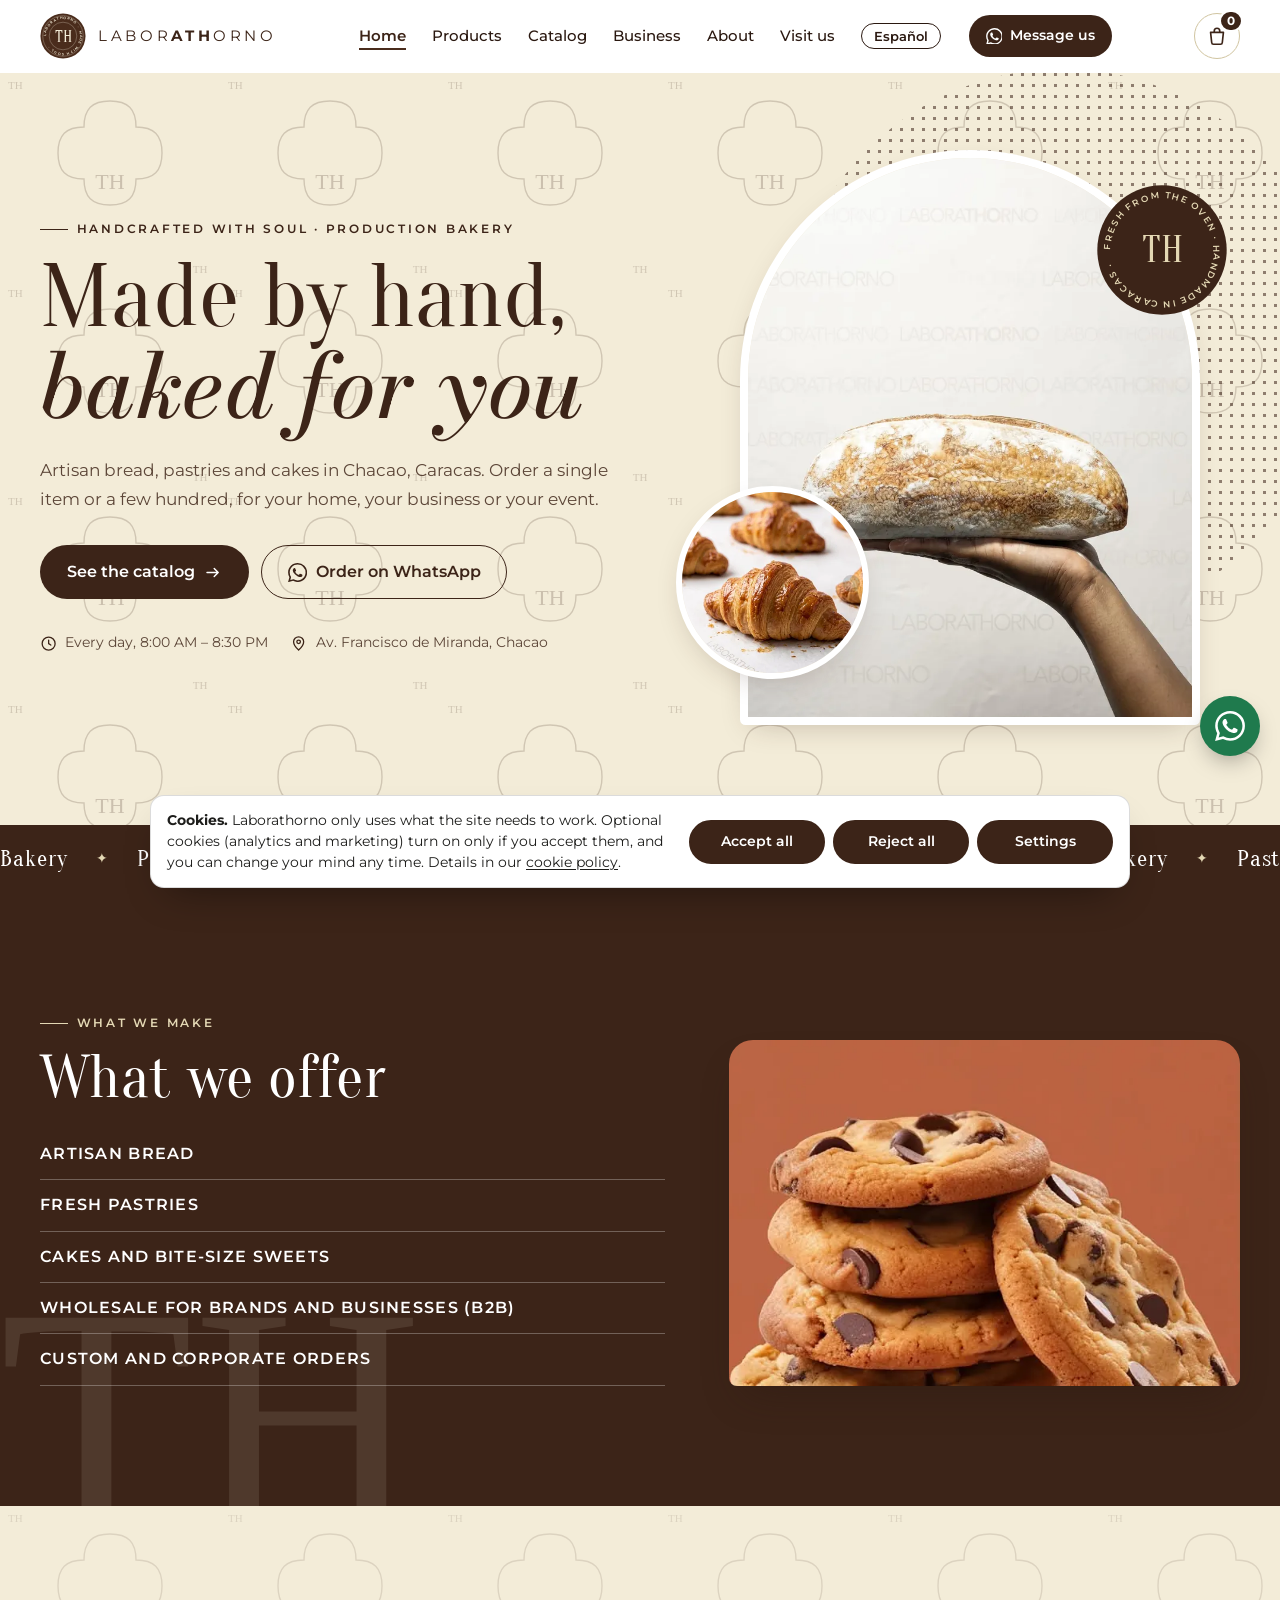
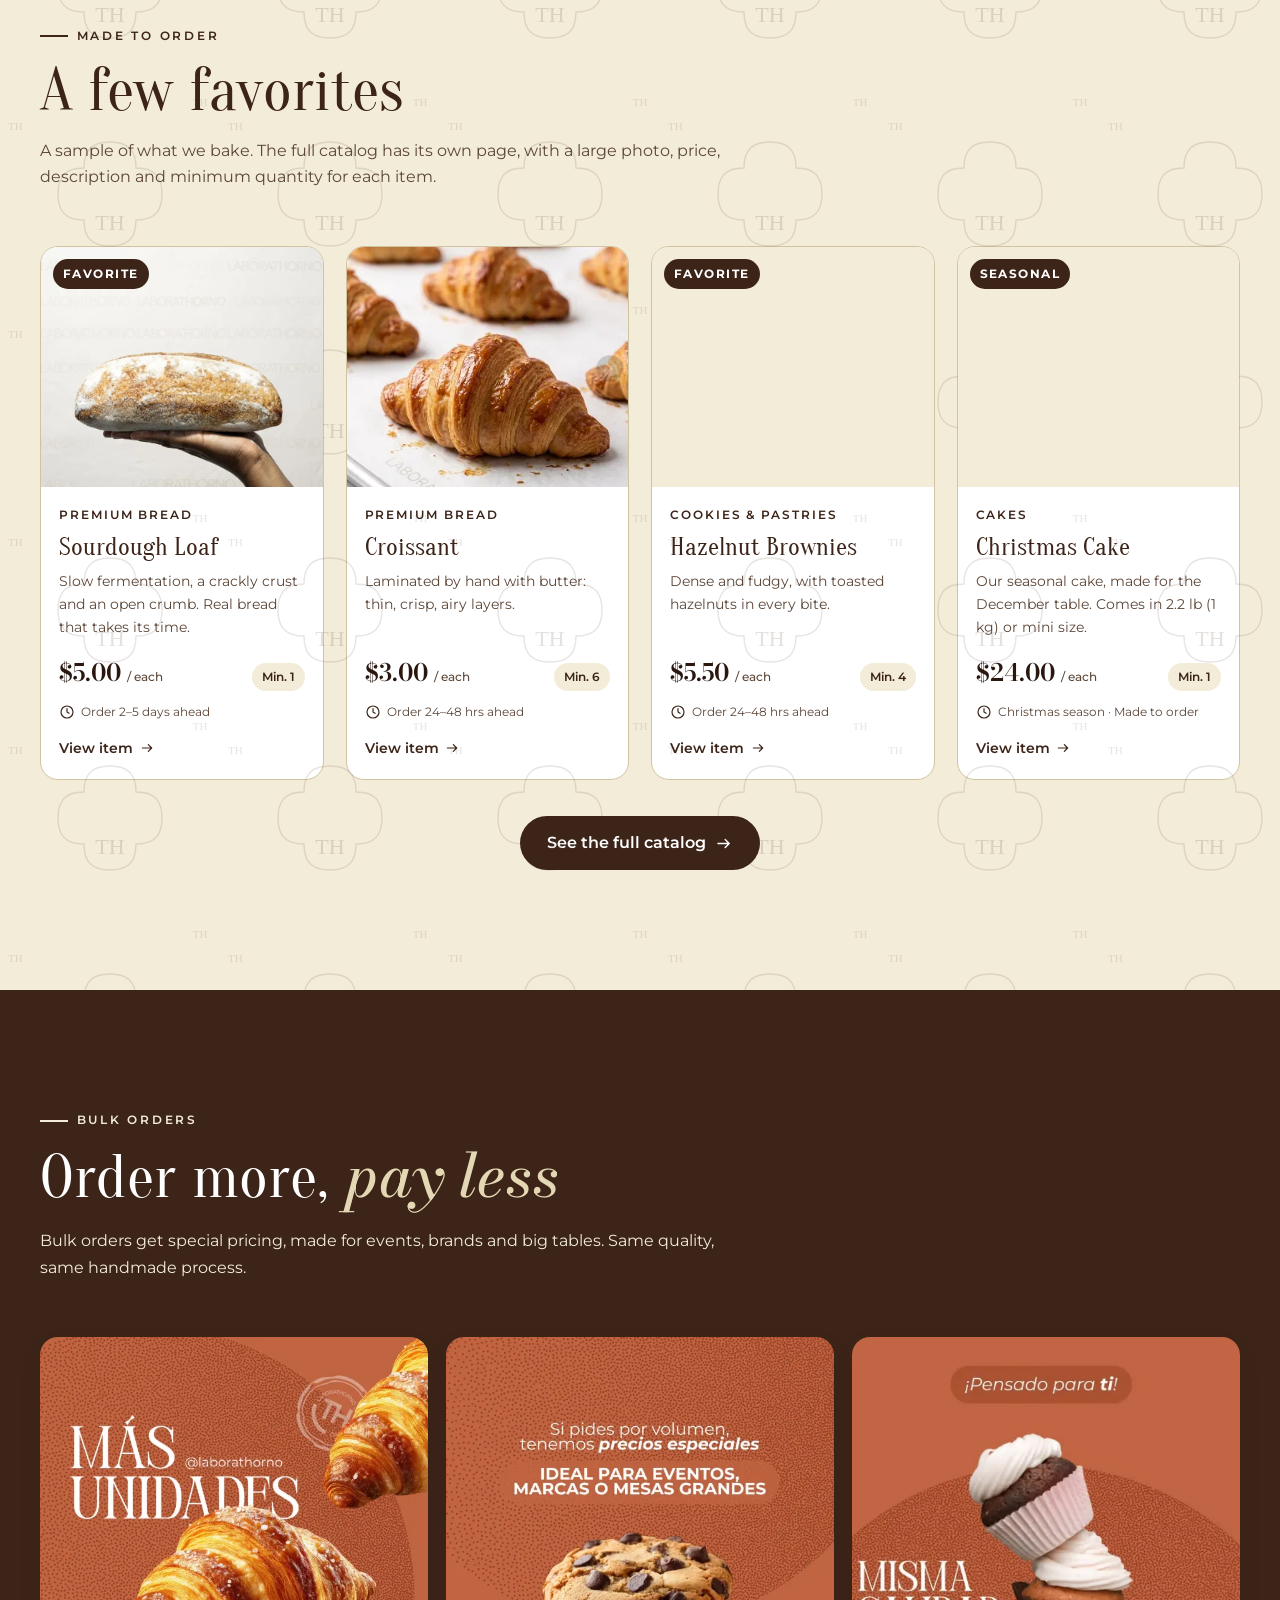
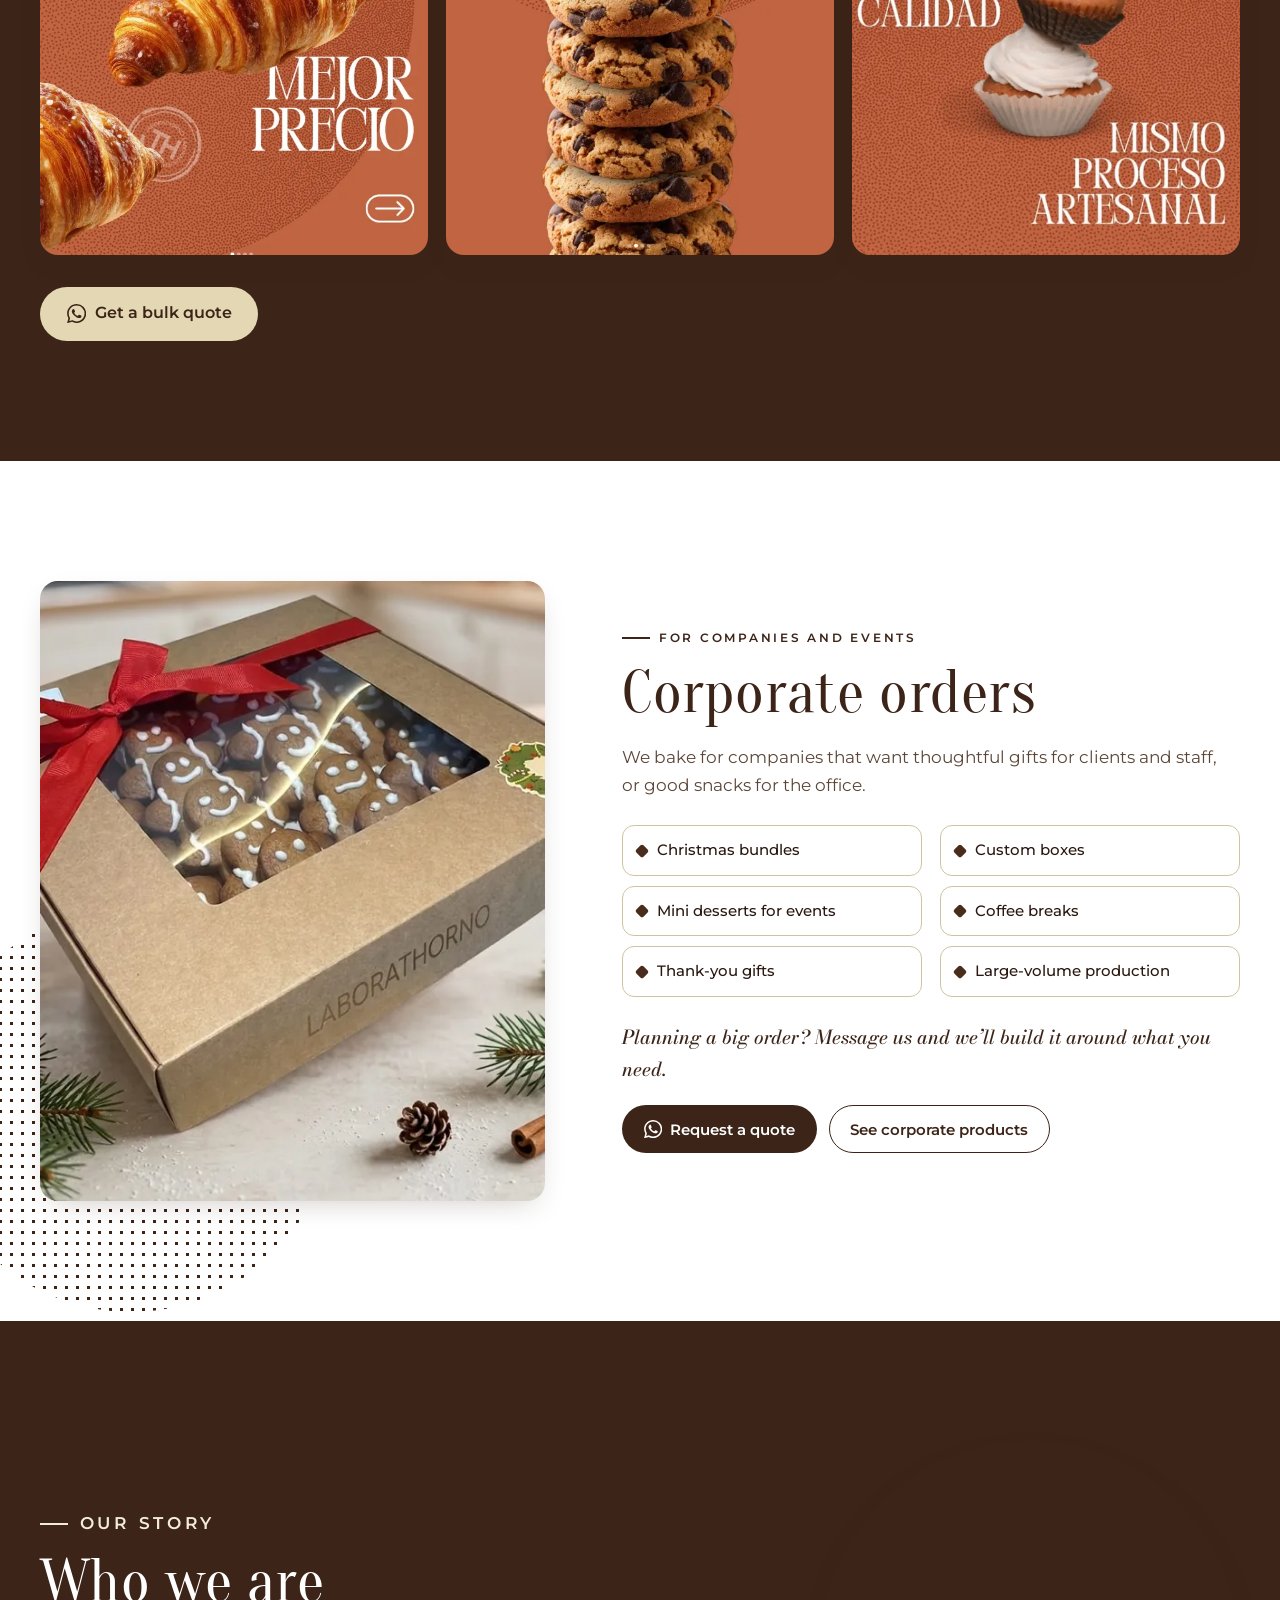
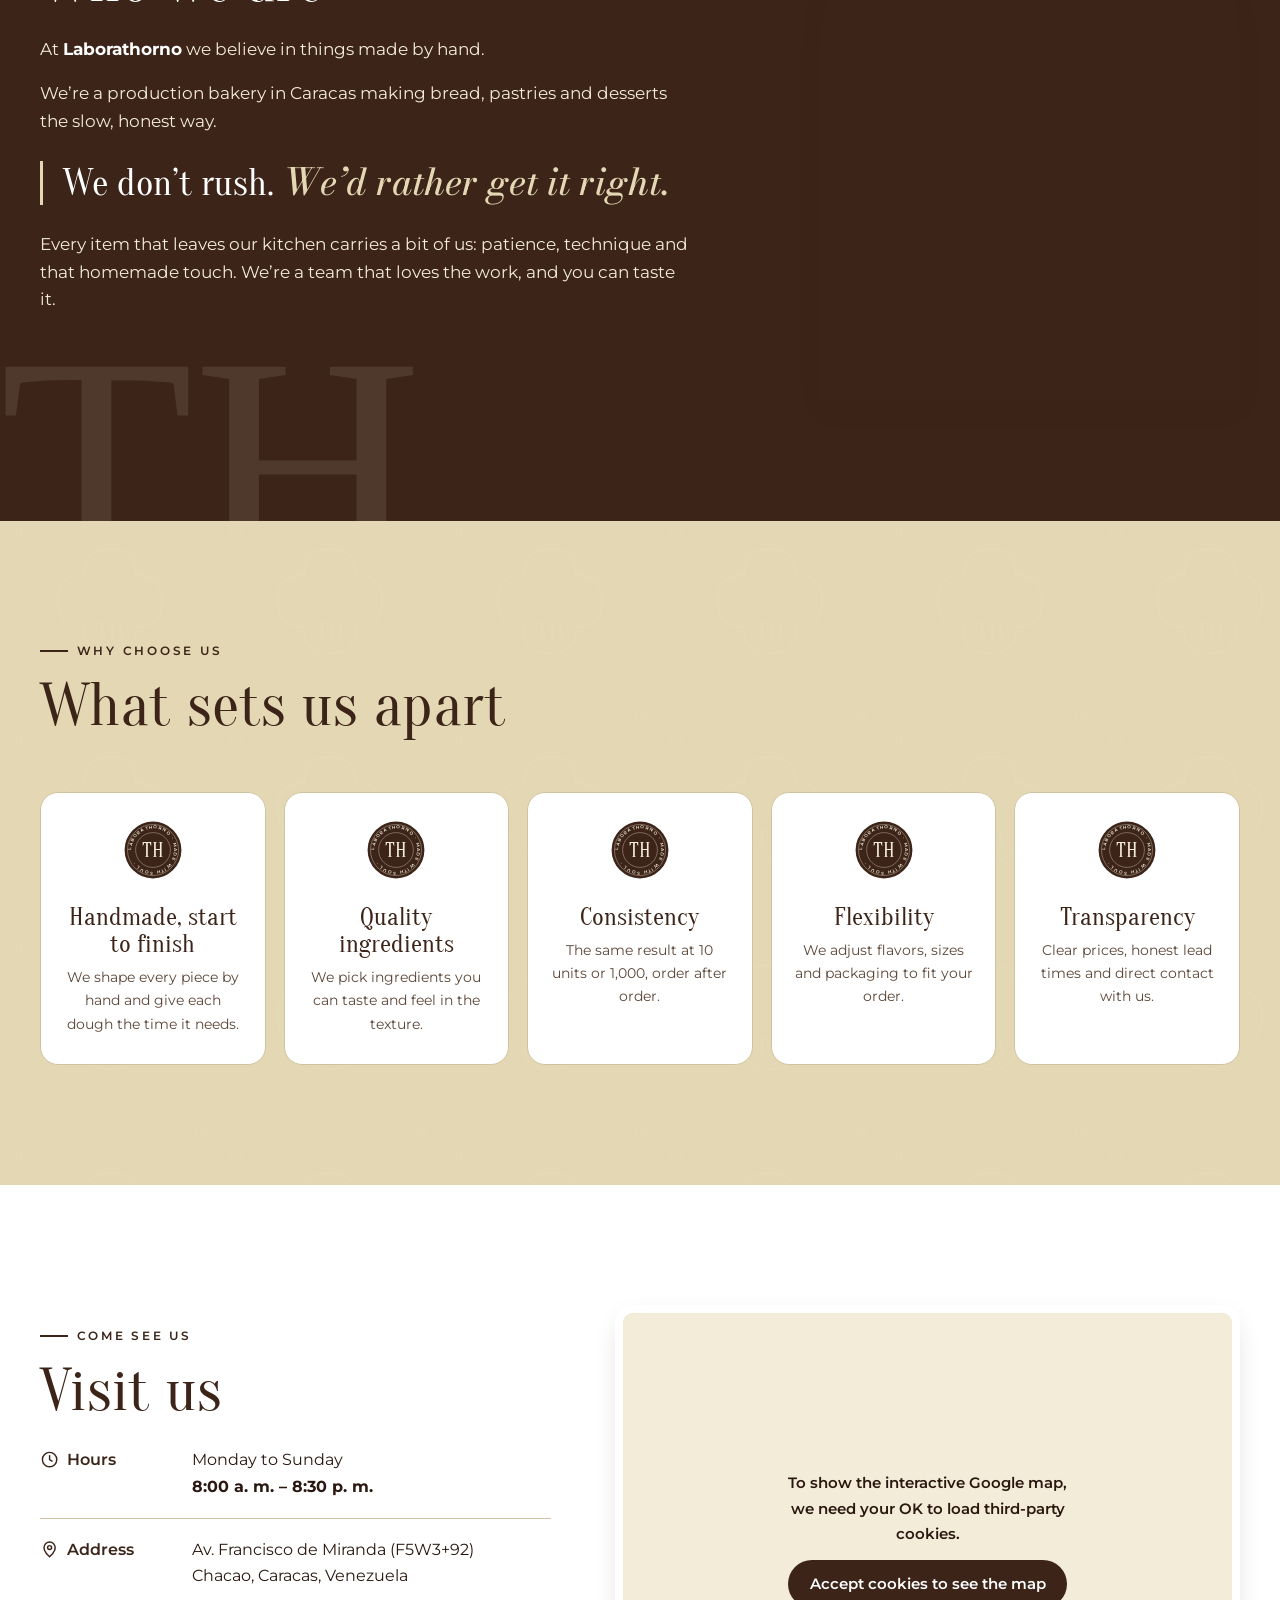
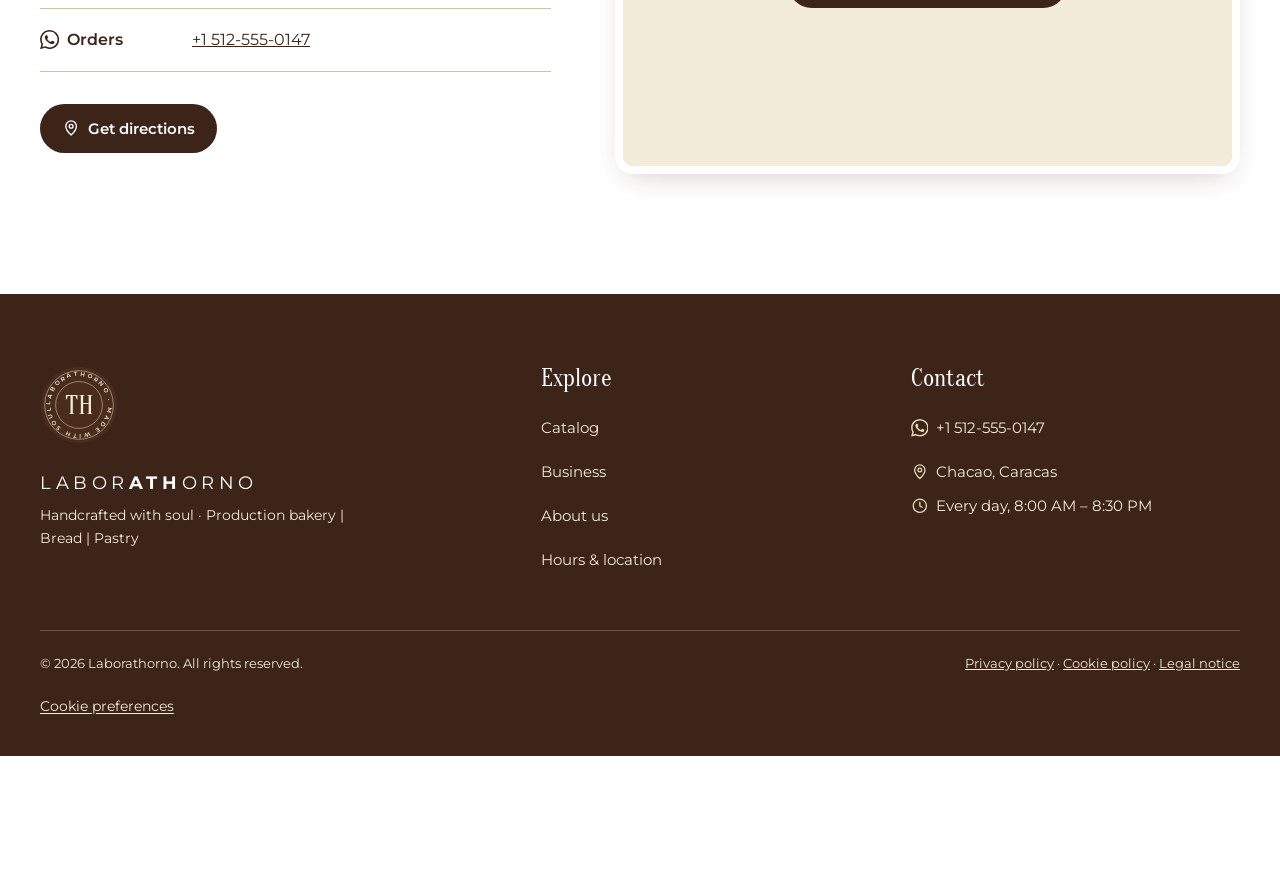
==== commit eaaa5339: "Reemplaza el WhatsApp personal por un número de referencia de EE. UU. Quita +58 424-2015800 de las v" ====
--- a/en/index.html
+++ b/en/index.html
@@ -52,7 +52,7 @@
     "url": "https://jormanj2b.github.io/laborathorno-demo/",
     "image": "https://jormanj2b.github.io/laborathorno-demo/images/og-image.jpg",
     "logo": "https://jormanj2b.github.io/laborathorno-demo/images/logo-512.png",
-    "telephone": "+58 424-2015800",
+    "telephone": "+1 512-555-0147",
     "priceRange": "$",
     "currenciesAccepted": "USD",
     "servesCuisine": ["Bakery", "Pastry"],
@@ -70,7 +70,7 @@
       "dayOfWeek": ["Monday","Tuesday","Wednesday","Thursday","Friday","Saturday","Sunday"],
       "opens": "08:00", "closes": "20:30"
     }],
-    "potentialAction": { "@type": "OrderAction", "target": "https://wa.me/584242015800" }
+    "potentialAction": { "@type": "OrderAction", "target": "https://wa.me/15125550147" }
   }
   </script>
   <script src="cookies.js?v=1" defer data-key="laborathorno-demo" data-owner="Laborathorno" data-accent="#3C2418" data-marketing-name="Marketing and third-party content" data-marketing-en="Loads content from other companies that may set their own cookies. Here, that’s the interactive Google Map of our location. We don’t run ads."></script>
@@ -122,7 +122,7 @@
           <li><a href="index.html#visitanos">Visit us</a></li>
           <li><a class="lang-switch" href="../../" hreflang="es" lang="es">Español</a></li>
         </ul>
-        <a class="btn btn-primary nav-cta" data-wa="Hi Laborathorno! I have a question." href="https://wa.me/584242015800" target="_blank" rel="noopener">
+        <a class="btn btn-primary nav-cta" data-wa="Hi Laborathorno! I have a question." href="https://wa.me/15125550147" target="_blank" rel="noopener">
           <svg aria-hidden="true"><use href="#ic-wa"/></svg> Message us
         </a>
       </nav>
@@ -150,7 +150,7 @@
           <p class="lead">Artisan bread, pastries and cakes in Chacao, Caracas. Order a single item or a few hundred, for your home, your business or your event.</p>
           <div class="hero-ctas">
             <a class="btn btn-primary btn-lg" href="catalog.html">See the catalog <svg aria-hidden="true"><use href="#ic-arrow"/></svg></a>
-            <a class="btn btn-outline btn-lg" data-wa="Hi Laborathorno! I’d like to place an order." href="https://wa.me/584242015800" target="_blank" rel="noopener">
+            <a class="btn btn-outline btn-lg" data-wa="Hi Laborathorno! I’d like to place an order." href="https://wa.me/15125550147" target="_blank" rel="noopener">
               <svg aria-hidden="true"><use href="#ic-wa"/></svg> Order on WhatsApp
             </a>
           </div>
@@ -244,7 +244,7 @@
           </figure>
         </div>
         <div class="volume-cta">
-          <a class="btn btn-cream btn-lg" data-wa="Hi Laborathorno! I’d like a quote for a bulk order." href="https://wa.me/584242015800" target="_blank" rel="noopener">
+          <a class="btn btn-cream btn-lg" data-wa="Hi Laborathorno! I’d like a quote for a bulk order." href="https://wa.me/15125550147" target="_blank" rel="noopener">
             <svg aria-hidden="true"><use href="#ic-wa"/></svg> Get a bulk quote
           </a>
         </div>
@@ -271,7 +271,7 @@
           </ul>
           <p class="corp-question">Planning a big order? Message us and we’ll build it around what you need.</p>
           <div class="hero-ctas">
-            <a class="btn btn-primary" data-wa="Hi Laborathorno! I’d like a quote for a corporate or event order." href="https://wa.me/584242015800" target="_blank" rel="noopener">
+            <a class="btn btn-primary" data-wa="Hi Laborathorno! I’d like a quote for a corporate or event order." href="https://wa.me/15125550147" target="_blank" rel="noopener">
               <svg aria-hidden="true"><use href="#ic-wa"/></svg> Request a quote
             </a>
             <a class="btn btn-outline" href="catalog.html?cat=corporativo">See corporate products</a>
@@ -322,7 +322,7 @@
           <dl class="info-list">
             <div><dt><svg aria-hidden="true"><use href="#ic-clock"/></svg> Hours</dt><dd>Monday to Sunday<br><strong>8:00 a. m. – 8:30 p. m.</strong></dd></div>
             <div><dt><svg aria-hidden="true"><use href="#ic-pin"/></svg> Address</dt><dd>Av. Francisco de Miranda (F5W3+92)<br>Chacao, Caracas, Venezuela</dd></div>
-            <div><dt><svg aria-hidden="true"><use href="#ic-wa"/></svg> Orders</dt><dd><a data-wa="Hi Laborathorno! I’d like to place an order." href="https://wa.me/584242015800" target="_blank" rel="noopener">+58 424-2015800</a></dd></div>
+            <div><dt><svg aria-hidden="true"><use href="#ic-wa"/></svg> Orders</dt><dd><a data-wa="Hi Laborathorno! I’d like to place an order." href="https://wa.me/15125550147" target="_blank" rel="noopener">+1 512-555-0147</a></dd></div>
           </dl>
           <div class="hero-ctas">
             <a class="btn btn-primary" href="https://www.google.com/maps/search/?api=1&amp;query=10.4959375,-66.8474375" target="_blank" rel="noopener">
@@ -361,7 +361,7 @@
       <div>
         <h2 class="footer-title">Contact</h2>
         <ul>
-          <li><a data-wa="Hi Laborathorno! I have a question." href="https://wa.me/584242015800" target="_blank" rel="noopener"><svg aria-hidden="true"><use href="#ic-wa"/></svg> +58 424-2015800</a></li>
+          <li><a data-wa="Hi Laborathorno! I have a question." href="https://wa.me/15125550147" target="_blank" rel="noopener"><svg aria-hidden="true"><use href="#ic-wa"/></svg> +1 512-555-0147</a></li>
           <li><a href="https://www.google.com/maps/search/?api=1&amp;query=10.4959375,-66.8474375" target="_blank" rel="noopener"><svg aria-hidden="true"><use href="#ic-pin"/></svg> Chacao, Caracas</a></li>
           <li><span class="footer-plain"><svg aria-hidden="true"><use href="#ic-clock"/></svg> Every day, 8:00 AM – 8:30 PM</span></li>
         </ul>
@@ -380,7 +380,7 @@
   </button>
 
   <!-- Botón flotante de WhatsApp -->
-  <a class="wa-float" data-wa="Hi Laborathorno! I have a question." href="https://wa.me/584242015800" target="_blank" rel="noopener" aria-label="Message us on WhatsApp">
+  <a class="wa-float" data-wa="Hi Laborathorno! I have a question." href="https://wa.me/15125550147" target="_blank" rel="noopener" aria-label="Message us on WhatsApp">
     <svg aria-hidden="true"><use href="#ic-wa"/></svg>
   </a>
 
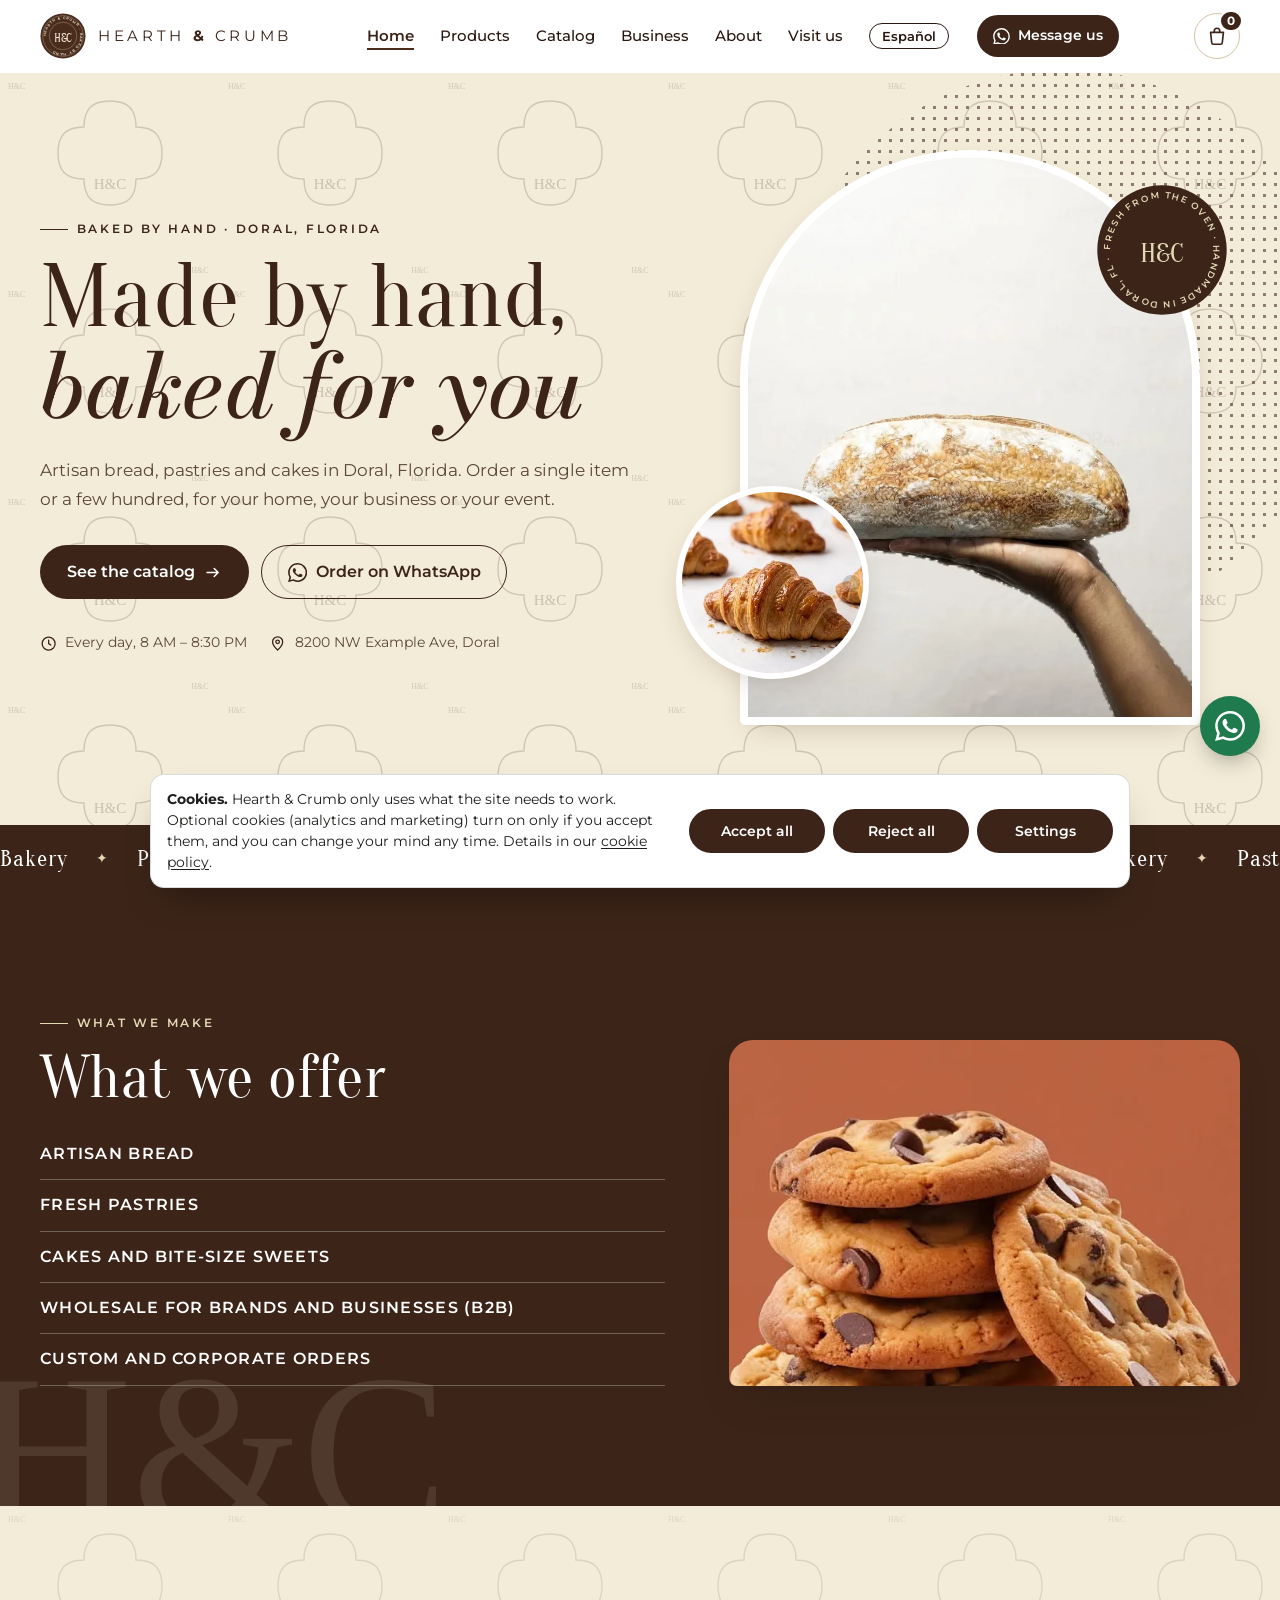
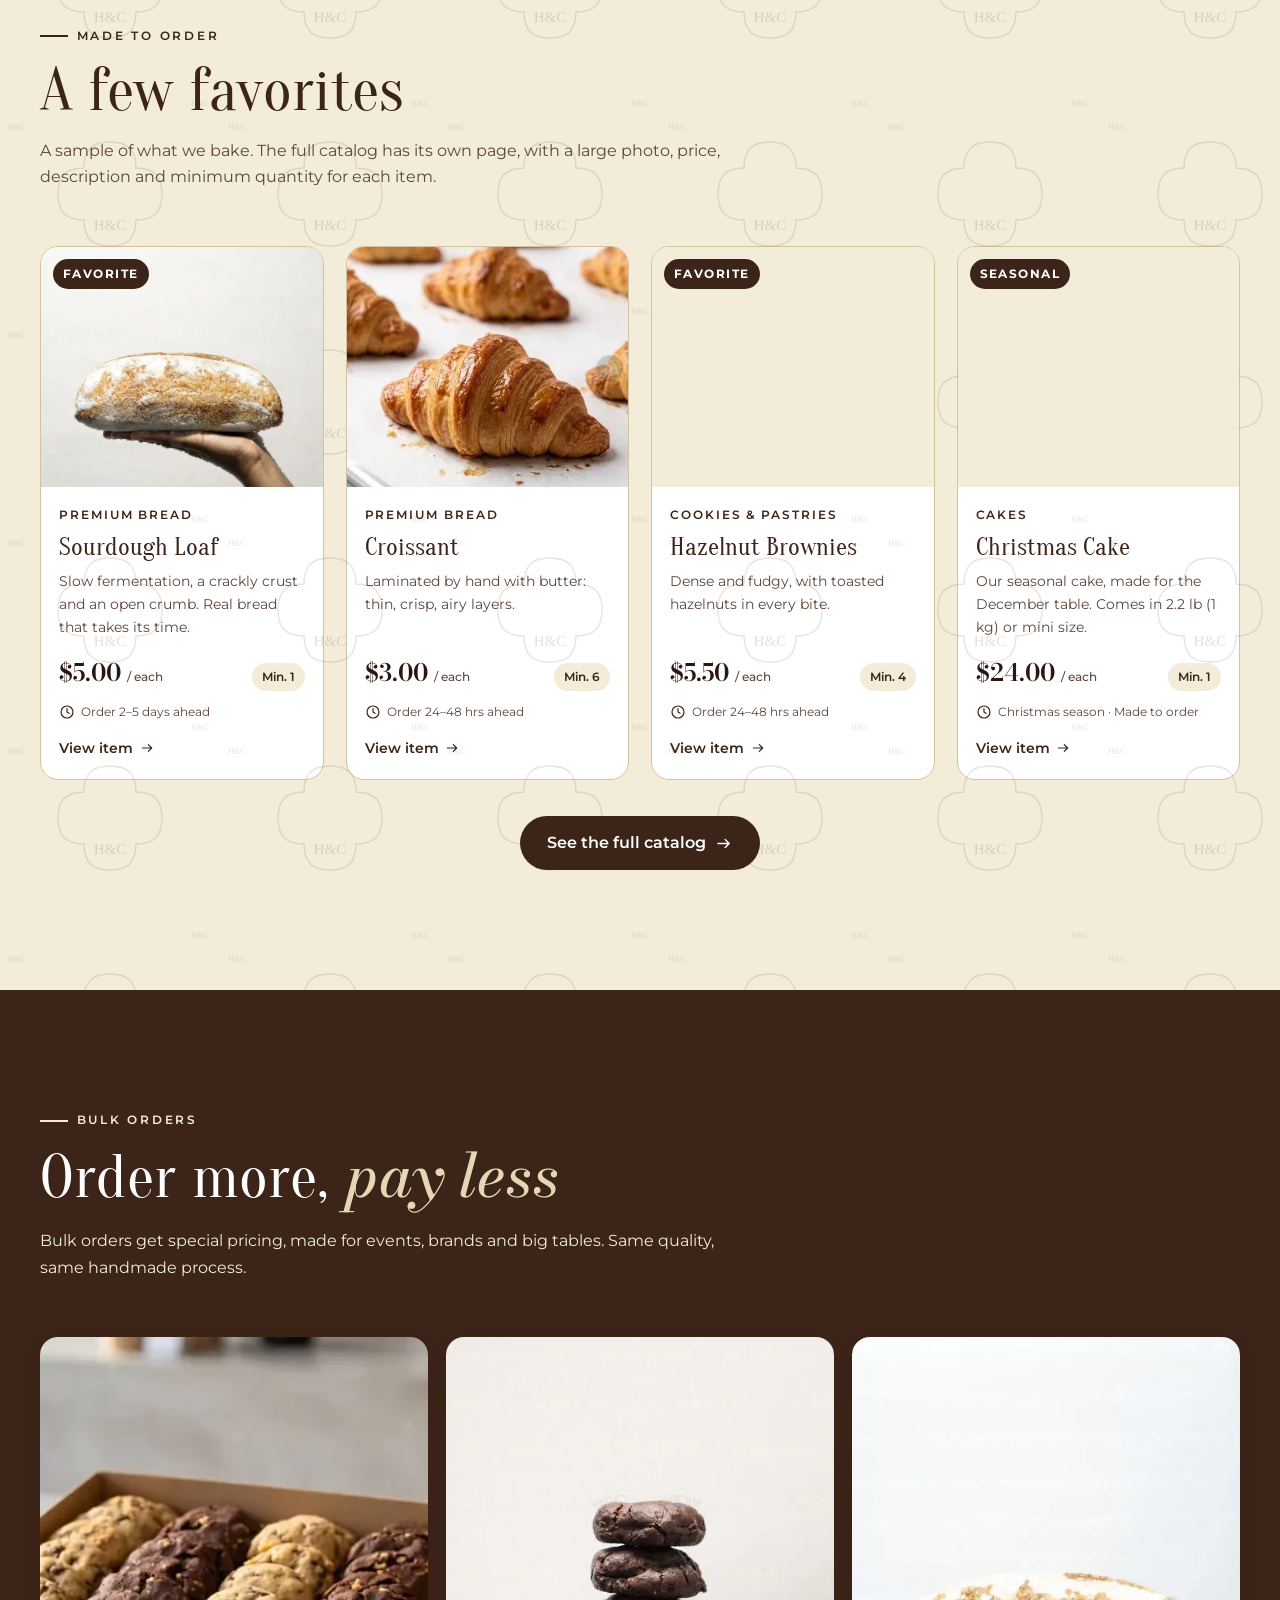
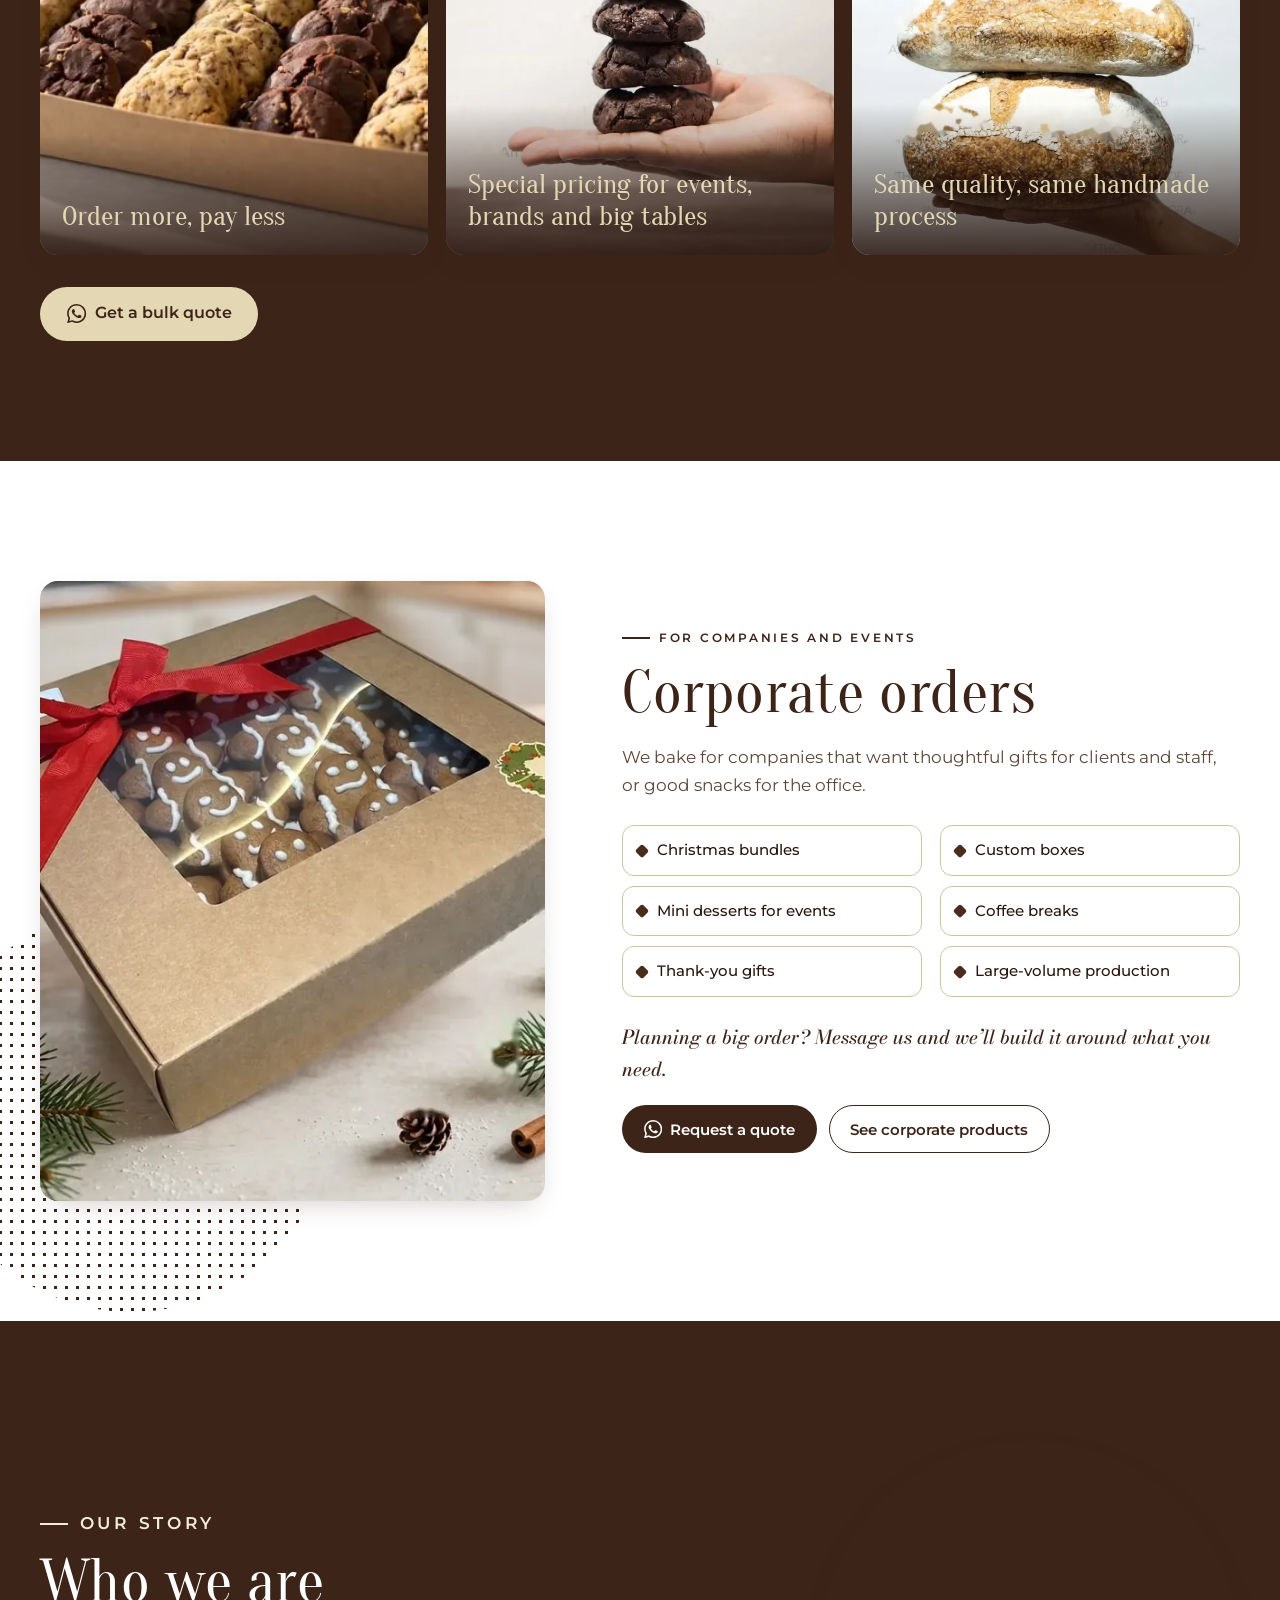
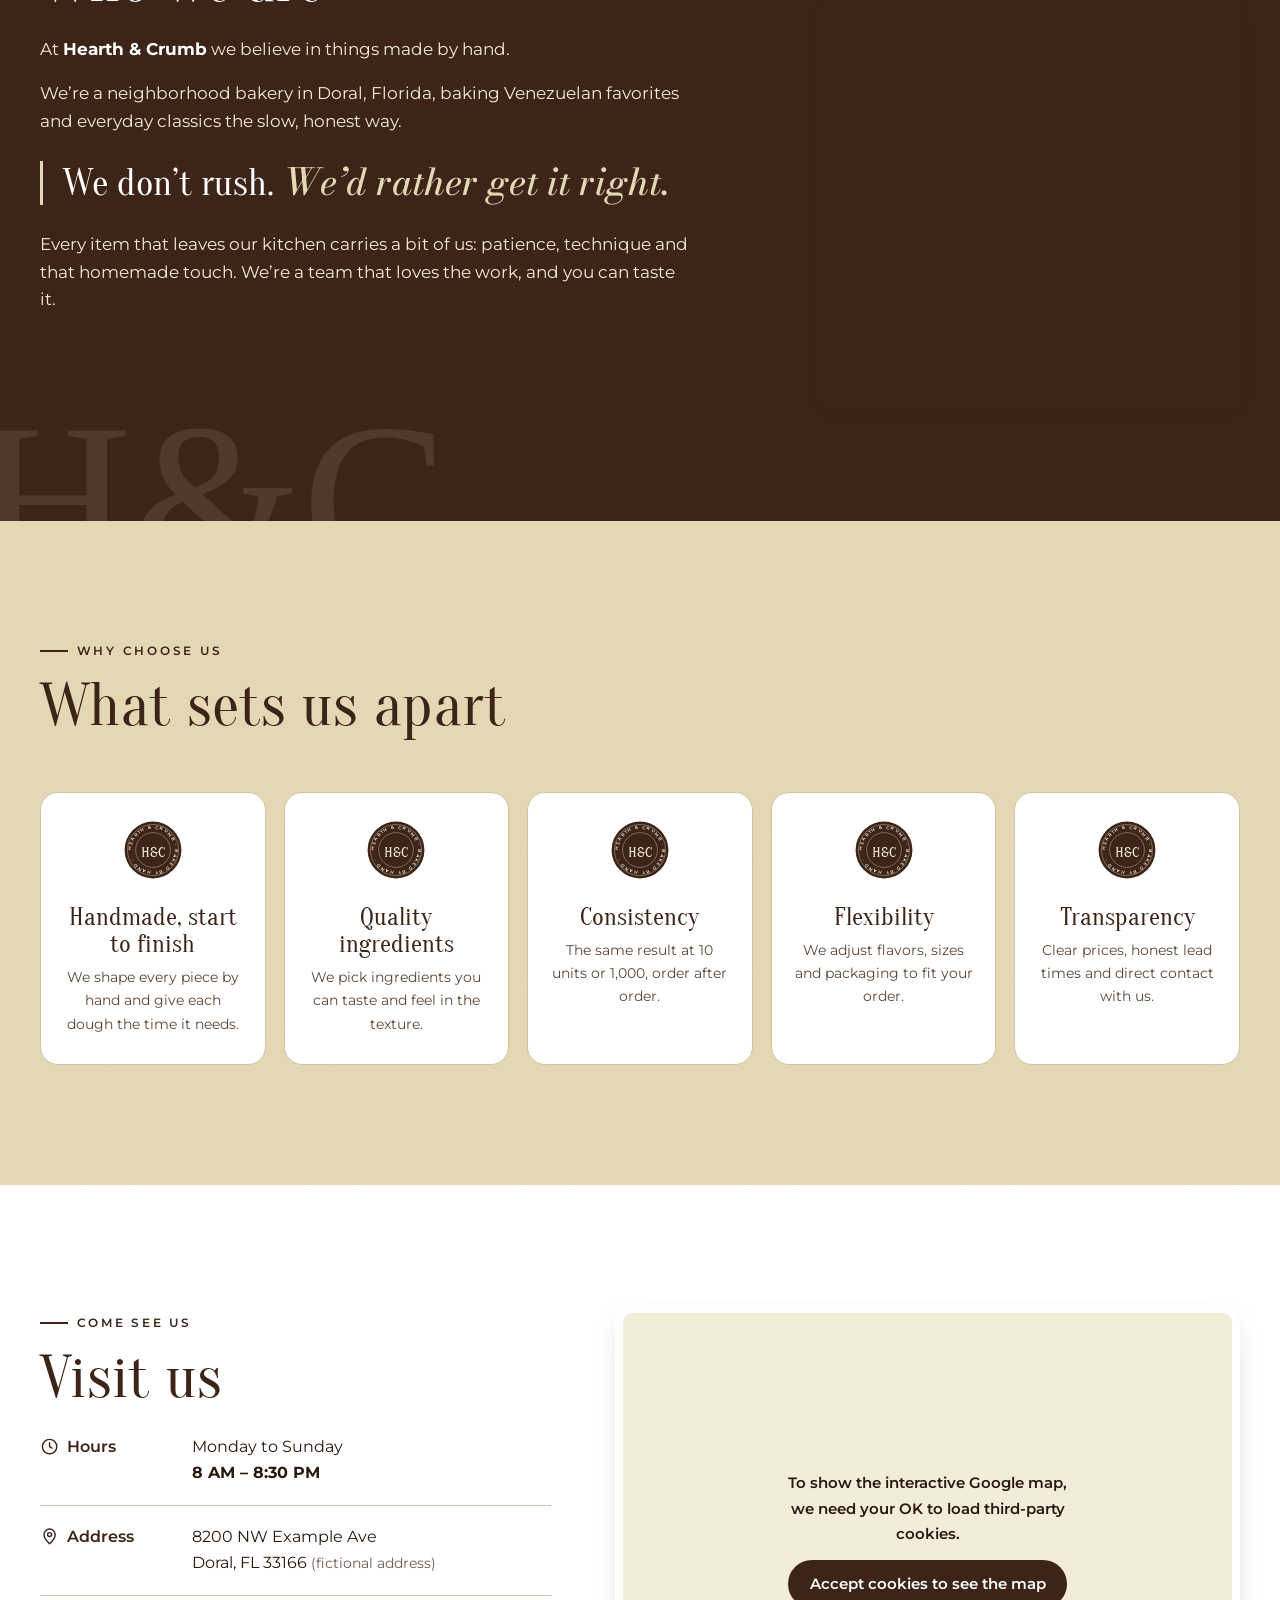
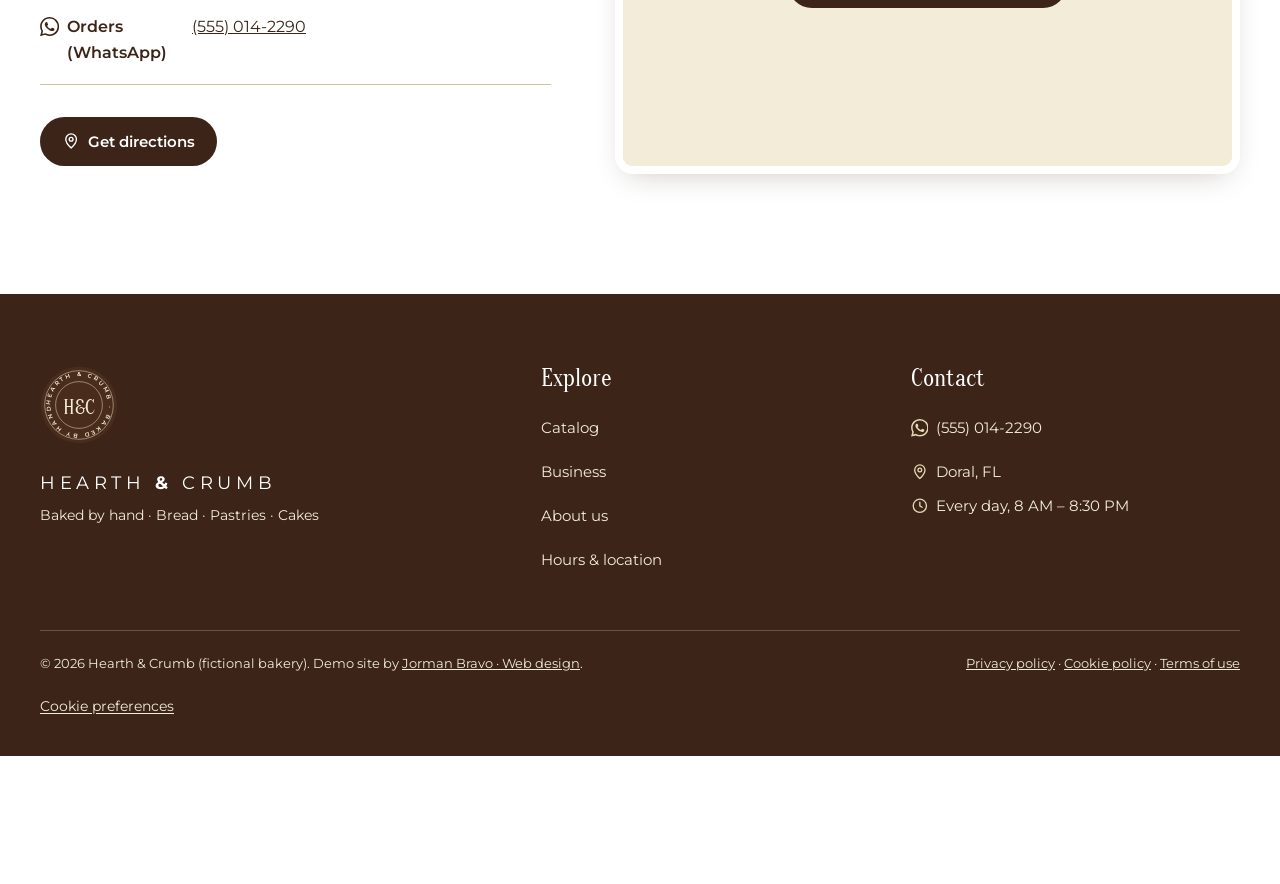
==== commit f36638cd: "en: rebrand English demo as fictional US bakery (Hearth & Crumb, Doral FL); remove real phone, logo-" ====
--- a/en/index.html
+++ b/en/index.html
@@ -1,79 +1,80 @@
 <!doctype html>
 <!--
-  Laborathorno — sitio web conceptual v2.
+  Hearth & Crumb — demo ficticia en inglés basada en el sitio conceptual v2.
   Concepto, diseño y desarrollo: Jorman Bravo (propuesta de portafolio, Página Ya, 2026).
-  Marca, fotografías y productos pertenecen a Laborathorno.
+  Negocio, dirección y teléfono ficticios.
   El catálogo se edita en products.js.
 -->
 <html lang="en">
 <head>
   <meta charset="utf-8">
-  <meta http-equiv="Content-Security-Policy" content="default-src 'self'; script-src 'self' 'sha256-mgx1gJOHqAfdCs1J1aMMllWGCMWfesEHhWV9CAmurXI=' https://gc.zgo.at; style-src 'self'; font-src 'self'; img-src 'self' data: https://jormanj2b.goatcounter.com; frame-src https://www.google.com https://maps.google.com; connect-src 'self' https://jormanj2b.goatcounter.com; object-src 'none'; base-uri 'self'; form-action 'self'; upgrade-insecure-requests">
+  <meta http-equiv="Content-Security-Policy" content="default-src 'self'; script-src 'self' 'sha256-Zi95ABG3+LDgZWgJyCC/j9h2Ux1lExFHizyGtp0lrHw=' https://gc.zgo.at; style-src 'self'; font-src 'self'; img-src 'self' data: https://jormanj2b.goatcounter.com; frame-src https://www.google.com https://maps.google.com; connect-src 'self' https://jormanj2b.goatcounter.com; object-src 'none'; base-uri 'self'; form-action 'self'; upgrade-insecure-requests">
   <meta name="referrer" content="strict-origin-when-cross-origin">
   <meta name="viewport" content="width=device-width, initial-scale=1">
-  <script>(function(){try{if(!localStorage.getItem("ck-laborathorno-demo"))document.documentElement.classList.add("has-cookie-banner")}catch(e){document.documentElement.classList.add("has-cookie-banner")}})();</script>
+  <script>(function(){try{if(!localStorage.getItem("ck-hearthcrumb-demo"))document.documentElement.classList.add("has-cookie-banner")}catch(e){document.documentElement.classList.add("has-cookie-banner")}})();</script>
   <meta name="theme-color" content="#3C2418">
   <meta name="format-detection" content="telephone=no">
   <meta property="og:type" content="website">
   <meta property="og:locale" content="en_US">
-  <meta property="og:site_name" content="Laborathorno">
-  <meta property="og:image" content="https://jormanj2b.github.io/laborathorno-demo/images/og-image.jpg">
+  <meta property="og:site_name" content="Hearth &amp; Crumb">
+  <meta property="og:image" content="https://jormanj2b.github.io/laborathorno-demo/en/img/og.jpg">
   <meta property="og:image:type" content="image/jpeg">
   <meta property="og:image:width" content="1200">
   <meta property="og:image:height" content="630">
-  <meta property="og:image:alt" content="Cake, mini desserts and artisan bread from Laborathorno, Caracas">
+  <meta property="og:image:alt" content="Cake, mini desserts and artisan bread from Hearth &amp; Crumb, a bakery in Doral, Florida">
   <meta name="twitter:card" content="summary_large_image">
-  <meta name="twitter:image" content="https://jormanj2b.github.io/laborathorno-demo/images/og-image.jpg">
-  <meta name="twitter:image:alt" content="Cake, mini desserts and artisan bread from Laborathorno, Caracas">
-  <link rel="icon" href="../favicon.svg" type="image/svg+xml">
-  <link rel="icon" href="../favicon-32.png" sizes="32x32" type="image/png">
-  <link rel="apple-touch-icon" href="../apple-touch-icon.png">
+  <meta name="twitter:image" content="https://jormanj2b.github.io/laborathorno-demo/en/img/og.jpg">
+  <meta name="twitter:image:alt" content="Cake, mini desserts and artisan bread from Hearth &amp; Crumb, a bakery in Doral, Florida">
+  <link rel="icon" href="img/favicon.svg" type="image/svg+xml">
+  <link rel="icon" href="img/favicon-32.png" sizes="32x32" type="image/png">
+  <link rel="apple-touch-icon" href="img/apple-touch-icon.png">
   <link rel="preload" href="../fonts/oranienbaum-normal-400-latin.woff2" as="font" type="font/woff2" crossorigin>
   <link rel="preload" href="../fonts/montserrat-normal-400-latin.woff2" as="font" type="font/woff2" crossorigin>
   <link rel="preload" href="../fonts/bodoni-moda-italic-500-latin.woff2" as="font" type="font/woff2" crossorigin>
-  <link rel="stylesheet" href="../styles.css?v=2">
-  <title>Laborathorno | Artisan bakery and pastry shop in Caracas</title>
-  <meta name="description" content="Artisan bakery and pastry shop in Chacao, Caracas: sourdough, pastries, cakes and mini desserts. Build your order from the catalog and send it on WhatsApp.">
+  <link rel="stylesheet" href="../styles.css?v=3">
+  <title>Hearth &amp; Crumb | Artisan bakery in Doral, FL</title>
+  <meta name="description" content="Artisan bakery in Doral, Florida: sourdough, pastries, cakes, Venezuelan holiday breads and mini desserts. Build your order from the catalog and send it on WhatsApp.">
   <link rel="canonical" href="https://jormanj2b.github.io/laborathorno-demo/en/">
   <link rel="alternate" hreflang="en" href="https://jormanj2b.github.io/laborathorno-demo/en/">
   <link rel="alternate" hreflang="es" href="https://jormanj2b.github.io/laborathorno-demo/">
-  <meta property="og:title" content="Laborathorno · Handcrafted with soul">
-  <meta property="og:description" content="Handmade bread, pastries and cakes in Caracas. Order single items or in bulk on WhatsApp.">
+  <meta property="og:title" content="Hearth &amp; Crumb · Baked by hand">
+  <meta property="og:description" content="Handmade bread, pastries and cakes in Doral, FL. Order single items or in bulk on WhatsApp.">
   <meta property="og:url" content="https://jormanj2b.github.io/laborathorno-demo/en/">
-  <meta name="twitter:title" content="Laborathorno · Handcrafted with soul">
-  <meta name="twitter:description" content="Handmade bread, pastries and cakes in Caracas. Orders on WhatsApp.">
-  <link rel="preload" as="image" href="../images/hogaza-masa-madre.webp">
+  <meta name="twitter:title" content="Hearth &amp; Crumb · Baked by hand">
+  <meta name="twitter:description" content="Handmade bread, pastries and cakes in Doral, FL. Orders on WhatsApp.">
+  <link rel="preload" as="image" href="img/hogaza-masa-madre.webp">
   <script type="application/ld+json">
   {
     "@context": "https://schema.org",
     "@type": "Bakery",
-    "name": "Laborathorno",
-    "description": "Artisan production bakery: bread, pastries and cakes in Caracas.",
-    "url": "https://jormanj2b.github.io/laborathorno-demo/",
-    "image": "https://jormanj2b.github.io/laborathorno-demo/images/og-image.jpg",
-    "logo": "https://jormanj2b.github.io/laborathorno-demo/images/logo-512.png",
-    "telephone": "+1 512-555-0147",
+    "name": "Hearth & Crumb",
+    "description": "Artisan bakery in Doral, Florida: bread, pastries and cakes. Fictional demo business.",
+    "url": "https://jormanj2b.github.io/laborathorno-demo/en/",
+    "image": "https://jormanj2b.github.io/laborathorno-demo/en/img/og.jpg",
+    "logo": "https://jormanj2b.github.io/laborathorno-demo/en/img/logo-512.png",
+    "telephone": "+1-555-014-2290",
     "priceRange": "$",
     "currenciesAccepted": "USD",
     "servesCuisine": ["Bakery", "Pastry"],
     "address": {
       "@type": "PostalAddress",
-      "streetAddress": "Av. Francisco de Miranda (F5W3+92)",
-      "addressLocality": "Chacao",
-      "addressRegion": "Capital District",
-      "addressCountry": "VE"
+      "streetAddress": "8200 NW Example Ave",
+      "addressLocality": "Doral",
+      "addressRegion": "FL",
+      "postalCode": "33166",
+      "addressCountry": "US"
     },
-    "geo": { "@type": "GeoCoordinates", "latitude": 10.4959375, "longitude": -66.8474375 },
-    "hasMap": "https://www.google.com/maps/search/?api=1&query=10.4959375,-66.8474375",
+    "geo": { "@type": "GeoCoordinates", "latitude": 25.8195, "longitude": -80.3553 },
+    "hasMap": "https://www.google.com/maps/search/?api=1&query=Doral%2C%20FL",
     "openingHoursSpecification": [{
       "@type": "OpeningHoursSpecification",
       "dayOfWeek": ["Monday","Tuesday","Wednesday","Thursday","Friday","Saturday","Sunday"],
       "opens": "08:00", "closes": "20:30"
     }],
-    "potentialAction": { "@type": "OrderAction", "target": "https://wa.me/15125550147" }
+    "potentialAction": { "@type": "OrderAction", "target": "https://jormanj2b.github.io/laborathorno-demo/en/catalog.html" }
   }
   </script>
-  <script src="cookies.js?v=1" defer data-key="laborathorno-demo" data-owner="Laborathorno" data-accent="#3C2418" data-marketing-name="Marketing and third-party content" data-marketing-en="Loads content from other companies that may set their own cookies. Here, that’s the interactive Google Map of our location. We don’t run ads."></script>
+  <script src="cookies.js?v=1" defer data-key="hearthcrumb-demo" data-owner="Hearth &amp; Crumb" data-accent="#3C2418" data-marketing-name="Marketing and third-party content" data-marketing-en="Loads content from other companies that may set their own cookies. Here, that’s the interactive Google Map of our location. We don’t run ads."></script>
 </head>
 <body>
   <!-- Sprite de íconos y sello -->
@@ -86,9 +87,9 @@
       <circle cx="100" cy="100" r="88" fill="none" stroke="var(--seal-ink, #F3ECD8)" stroke-width="1.2"/>
       <circle cx="100" cy="100" r="60" fill="none" stroke="var(--seal-ink, #F3ECD8)" stroke-width="1.2"/>
       <text fill="var(--seal-ink, #F3ECD8)" font-family="Montserrat, Arial, sans-serif" font-size="15" font-weight="600" letter-spacing="5.2">
-        <textPath href="#ring-path" startOffset="0">LABORATHORNO · MADE WITH SOUL ·</textPath>
+        <textPath href="#ring-path" startOffset="0">HEARTH &amp; CRUMB · BAKED BY HAND ·</textPath>
       </text>
-      <text x="100" y="124" text-anchor="middle" fill="var(--seal-ink, #F3ECD8)" font-family="Oranienbaum, 'Bodoni Moda', Didot, Georgia, serif" font-size="70">TH</text>
+      <text x="100" y="124" text-anchor="middle" fill="var(--seal-ink, #F3ECD8)" font-family="Oranienbaum, 'Bodoni Moda', Didot, Georgia, serif" font-size="50" letter-spacing="-1">H&amp;C</text>
     </symbol>
     <symbol id="ic-wa" viewBox="0 0 24 24"><path fill="currentColor" d="M17.472 14.382c-.297-.149-1.758-.867-2.03-.967-.273-.099-.471-.148-.67.15-.197.297-.767.966-.94 1.164-.173.199-.347.223-.644.075-.297-.15-1.255-.463-2.39-1.475-.883-.788-1.48-1.761-1.653-2.059-.173-.297-.018-.458.13-.606.134-.133.298-.347.446-.52.149-.174.198-.298.298-.497.099-.198.05-.371-.025-.52-.075-.149-.669-1.612-.916-2.207-.242-.579-.487-.5-.669-.51-.173-.008-.371-.01-.57-.01-.198 0-.52.074-.792.372-.272.297-1.04 1.016-1.04 2.479 0 1.462 1.065 2.875 1.213 3.074.149.198 2.096 3.2 5.077 4.487.709.306 1.262.489 1.694.625.712.227 1.36.195 1.871.118.571-.085 1.758-.719 2.006-1.413.248-.694.248-1.289.173-1.413-.074-.124-.272-.198-.57-.347m-5.421 7.403h-.004a9.87 9.87 0 0 1-5.031-1.378l-.361-.214-3.741.982.998-3.648-.235-.374a9.86 9.86 0 0 1-1.51-5.26c.001-5.45 4.436-9.884 9.888-9.884 2.64 0 5.122 1.03 6.988 2.898a9.825 9.825 0 0 1 2.893 6.994c-.003 5.45-4.437 9.884-9.885 9.884m8.413-18.297A11.815 11.815 0 0 0 12.05 0C5.495 0 .16 5.335.157 11.892c0 2.096.547 4.142 1.588 5.945L.057 24l6.305-1.654a11.882 11.882 0 0 0 5.683 1.448h.005c6.554 0 11.89-5.335 11.893-11.893a11.821 11.821 0 0 0-3.48-8.413Z"/></symbol>
     <symbol id="ic-cart" viewBox="0 0 24 24"><path fill="none" stroke="currentColor" stroke-width="1.8" stroke-linecap="round" stroke-linejoin="round" d="M5 8h14l-1.2 11.1a2 2 0 0 1-2 1.9H8.2a2 2 0 0 1-2-1.9L5 8Zm4 0V6.5a3 3 0 0 1 6 0V8"/></symbol>
@@ -108,9 +109,9 @@
 
   <header class="site-header">
     <div class="container header-inner">
-      <a class="brand" href="index.html#top" aria-label="Laborathorno, go to home page">
+      <a class="brand" href="index.html#top" aria-label="Hearth &amp; Crumb, go to home page">
         <svg class="brand-seal" aria-hidden="true"><use href="#seal"/></svg>
-        <span class="brand-word">LABOR<b>ATH</b>ORNO</span>
+        <span class="brand-word">HEARTH <b>&amp;</b> CRUMB</span>
       </a>
       <nav class="main-nav" id="main-nav" aria-label="Main">
         <ul>
@@ -120,9 +121,9 @@
           <li><a href="index.html#corporativo">Business</a></li>
           <li><a href="index.html#nosotros">About</a></li>
           <li><a href="index.html#visitanos">Visit us</a></li>
-          <li><a class="lang-switch" href="../../" hreflang="es" lang="es">Español</a></li>
+          <li><a class="lang-switch" href="../" hreflang="es" lang="es">Español</a></li>
         </ul>
-        <a class="btn btn-primary nav-cta" data-wa="Hi Laborathorno! I have a question." href="https://wa.me/15125550147" target="_blank" rel="noopener">
+        <a class="btn btn-primary nav-cta" data-wa="Hi Hearth &amp; Crumb! I have a question." href="https://wa.me/" target="_blank" rel="noopener">
           <svg aria-hidden="true"><use href="#ic-wa"/></svg> Message us
         </a>
       </nav>
@@ -145,34 +146,34 @@
       <div class="pattern-bg" aria-hidden="true"></div>
       <div class="container hero-grid">
         <div class="hero-copy">
-          <p class="eyebrow">Handcrafted with soul · Production bakery</p>
+          <p class="eyebrow">Baked by hand · Doral, Florida</p>
           <h1 id="hero-title" class="display">Made by hand, <em>baked for you</em></h1>
-          <p class="lead">Artisan bread, pastries and cakes in Chacao, Caracas. Order a single item or a few hundred, for your home, your business or your event.</p>
+          <p class="lead">Artisan bread, pastries and cakes in Doral, Florida. Order a single item or a few hundred, for your home, your business or your event.</p>
           <div class="hero-ctas">
             <a class="btn btn-primary btn-lg" href="catalog.html">See the catalog <svg aria-hidden="true"><use href="#ic-arrow"/></svg></a>
-            <a class="btn btn-outline btn-lg" data-wa="Hi Laborathorno! I’d like to place an order." href="https://wa.me/15125550147" target="_blank" rel="noopener">
+            <a class="btn btn-outline btn-lg" data-wa="Hi Hearth &amp; Crumb! I’d like to place an order." href="https://wa.me/" target="_blank" rel="noopener">
               <svg aria-hidden="true"><use href="#ic-wa"/></svg> Order on WhatsApp
             </a>
           </div>
           <ul class="hero-meta">
-            <li><svg aria-hidden="true"><use href="#ic-clock"/></svg> Every day, 8:00 AM – 8:30 PM</li>
-            <li><svg aria-hidden="true"><use href="#ic-pin"/></svg> Av. Francisco de Miranda, Chacao</li>
+            <li><svg aria-hidden="true"><use href="#ic-clock"/></svg> Every day, 8 AM – 8:30 PM</li>
+            <li><svg aria-hidden="true"><use href="#ic-pin"/></svg> 8200 NW Example Ave, Doral</li>
           </ul>
         </div>
         <div class="hero-visual">
           <div class="dots dots-hero" aria-hidden="true"></div>
           <figure class="arch">
-            <img src="../images/hogaza-masa-madre.webp" width="746" height="1000" alt="Hand holding a fresh-baked sourdough loaf" fetchpriority="high">
+            <img src="img/hogaza-masa-madre.webp" width="746" height="1000" alt="Hand holding a fresh-baked sourdough loaf" fetchpriority="high">
           </figure>
           <figure class="hero-bubble">
-            <img src="../images/croissant.webp" width="336" height="384" alt="Golden croissants on paper printed with the Laborathorno logo" decoding="async">
+            <img src="img/croissant.webp" width="336" height="384" alt="Golden croissants on a sheet of baking paper" decoding="async">
           </figure>
           <div class="round-seal seal-hero" aria-hidden="true">
             <svg viewBox="0 0 200 200">
               <defs><path id="rs1" d="M100,100 m-78,0 a78,78 0 1,1 156,0 a78,78 0 1,1 -156,0"/></defs>
               <circle cx="100" cy="100" r="98" class="rs-bg"/>
-              <g class="rs-spin"><text class="rs-text"><textPath href="#rs1">FRESH FROM THE OVEN · HANDMADE IN CARACAS · </textPath></text></g>
-              <text x="100" y="118" text-anchor="middle" class="rs-th">TH</text>
+              <g class="rs-spin"><text class="rs-text"><textPath href="#rs1">FRESH FROM THE OVEN · HANDMADE IN DORAL, FL · </textPath></text></g>
+              <text x="100" y="118" text-anchor="middle" class="rs-th">H&amp;C</text>
             </svg>
           </div>
         </div>
@@ -201,7 +202,7 @@
           </ul>
         </div>
         <figure class="offer-photo">
-          <img src="../images/brand/offer-cookies.webp" width="640" height="547" alt="Stack of fresh-baked Laborathorno chocolate chip cookies" loading="lazy">
+          <img src="../images/brand/offer-cookies.webp" width="640" height="547" alt="Stack of fresh-baked chocolate chip cookies" loading="lazy">
         </figure>
       </div>
     </section>
@@ -231,20 +232,20 @@
         </div>
         <div class="volume-cards">
           <figure>
-            <img src="../images/brand/volume-croissants.webp" width="629" height="829" alt="Flaky croissants with sea salt on a terracotta background, with the message Order more, pay less" loading="lazy">
+            <img src="img/mini-cookies.webp" width="800" height="447" alt="Kraft box filled with rows of assorted mini cookies" loading="lazy">
             <figcaption>Order more, pay less</figcaption>
           </figure>
           <figure>
-            <img src="../images/brand/volume-cookies.webp" width="615" height="829" alt="Stack of chocolate chip cookies with the message Special bulk pricing for events, brands and big tables" loading="lazy">
-            <figcaption>Special bulk pricing</figcaption>
+            <img src="img/cookies-triple-chocolate.webp" width="597" height="800" alt="Stack of triple chocolate cookies balanced on an open hand" loading="lazy">
+            <figcaption>Special pricing for events, brands and big tables</figcaption>
           </figure>
           <figure>
-            <img src="../images/brand/volume-cupcakes.webp" width="583" height="797" alt="Three stacked cupcakes with white frosting and the message Same quality, same handmade process" loading="lazy">
+            <img src="img/pan-multicereal.webp" width="597" height="800" alt="Two multigrain loaves stacked on a hand" loading="lazy">
             <figcaption>Same quality, same handmade process</figcaption>
           </figure>
         </div>
         <div class="volume-cta">
-          <a class="btn btn-cream btn-lg" data-wa="Hi Laborathorno! I’d like a quote for a bulk order." href="https://wa.me/15125550147" target="_blank" rel="noopener">
+          <a class="btn btn-cream btn-lg" data-wa="Hi Hearth &amp; Crumb! I’d like a quote for a bulk order." href="https://wa.me/" target="_blank" rel="noopener">
             <svg aria-hidden="true"><use href="#ic-wa"/></svg> Get a bulk quote
           </a>
         </div>
@@ -255,7 +256,7 @@
       <div class="container corp-grid">
         <figure class="corp-media">
           <div class="dots dots-corp" aria-hidden="true"></div>
-          <img src="../images/caja-regalo-navidad.webp" width="558" height="1000" alt="Laborathorno gift box with Christmas cookies and a red ribbon" loading="lazy">
+          <img src="img/caja-regalo-navidad.webp" width="558" height="1000" alt="Kraft gift box of Christmas cookies tied with a red ribbon" loading="lazy">
         </figure>
         <div class="corp-copy">
           <p class="eyebrow">For companies and events</p>
@@ -271,7 +272,7 @@
           </ul>
           <p class="corp-question">Planning a big order? Message us and we’ll build it around what you need.</p>
           <div class="hero-ctas">
-            <a class="btn btn-primary" data-wa="Hi Laborathorno! I’d like a quote for a corporate or event order." href="https://wa.me/15125550147" target="_blank" rel="noopener">
+            <a class="btn btn-primary" data-wa="Hi Hearth &amp; Crumb! I’d like a quote for a corporate or event order." href="https://wa.me/" target="_blank" rel="noopener">
               <svg aria-hidden="true"><use href="#ic-wa"/></svg> Request a quote
             </a>
             <a class="btn btn-outline" href="catalog.html?cat=corporativo">See corporate products</a>
@@ -286,13 +287,13 @@
         <div class="about-copy">
           <p class="eyebrow eyebrow-light">Our story</p>
           <h2 id="about-title" class="display display-light">Who we are</h2>
-          <p>At <strong>Laborathorno</strong> we believe in things made by hand.</p>
-          <p>We’re a production bakery in Caracas making bread, pastries and desserts the slow, honest way.</p>
+          <p>At <strong>Hearth &amp; Crumb</strong> we believe in things made by hand.</p>
+          <p>We’re a neighborhood bakery in Doral, Florida, baking Venezuelan favorites and everyday classics the slow, honest way.</p>
           <blockquote class="pull-light">We don’t rush. <em>We’d rather get it right.</em></blockquote>
           <p>Every item that leaves our kitchen carries a bit of us: patience, technique and that homemade touch. We’re a team that loves the work, and you can taste it.</p>
         </div>
         <div class="about-wine-media">
-          <img class="about-main" src="../images/pan-mano.webp" width="746" height="1000" alt="Slice of artisan bread held up to the light, showing its open crumb" loading="lazy">
+          <img class="about-main" src="img/pan-mano.webp" width="746" height="1000" alt="Slice of artisan bread held up to the light, showing its open crumb" loading="lazy">
         </div>
       </div>
     </section>
@@ -320,18 +321,18 @@
           <p class="eyebrow">Come see us</p>
           <h2 id="visit-title" class="display">Visit us</h2>
           <dl class="info-list">
-            <div><dt><svg aria-hidden="true"><use href="#ic-clock"/></svg> Hours</dt><dd>Monday to Sunday<br><strong>8:00 a. m. – 8:30 p. m.</strong></dd></div>
-            <div><dt><svg aria-hidden="true"><use href="#ic-pin"/></svg> Address</dt><dd>Av. Francisco de Miranda (F5W3+92)<br>Chacao, Caracas, Venezuela</dd></div>
-            <div><dt><svg aria-hidden="true"><use href="#ic-wa"/></svg> Orders</dt><dd><a data-wa="Hi Laborathorno! I’d like to place an order." href="https://wa.me/15125550147" target="_blank" rel="noopener">+1 512-555-0147</a></dd></div>
+            <div><dt><svg aria-hidden="true"><use href="#ic-clock"/></svg> Hours</dt><dd>Monday to Sunday<br><strong>8 AM – 8:30 PM</strong></dd></div>
+            <div><dt><svg aria-hidden="true"><use href="#ic-pin"/></svg> Address</dt><dd>8200 NW Example Ave<br>Doral, FL 33166 <span class="addr-note">(fictional address)</span></dd></div>
+            <div><dt><svg aria-hidden="true"><use href="#ic-wa"/></svg> Orders (WhatsApp)</dt><dd><a data-wa="Hi Hearth &amp; Crumb! I’d like to place an order." href="https://wa.me/" target="_blank" rel="noopener">(555) 014-2290</a></dd></div>
           </dl>
           <div class="hero-ctas">
-            <a class="btn btn-primary" href="https://www.google.com/maps/search/?api=1&amp;query=10.4959375,-66.8474375" target="_blank" rel="noopener">
+            <a class="btn btn-primary" href="https://www.google.com/maps/search/?api=1&amp;query=Doral%2C%20FL" target="_blank" rel="noopener">
               <svg aria-hidden="true"><use href="#ic-pin"/></svg> Get directions
             </a>
           </div>
         </div>
         <div class="map-wrap" id="map-wrap">
-          <a class="map-fallback" href="https://www.google.com/maps/search/?api=1&amp;query=10.4959375,-66.8474375" target="_blank" rel="noopener"><svg aria-hidden="true"><use href="#ic-pin"/></svg> Open in Google Maps</a>
+          <a class="map-fallback" href="https://www.google.com/maps/search/?api=1&amp;query=Doral%2C%20FL" target="_blank" rel="noopener"><svg aria-hidden="true"><use href="#ic-pin"/></svg> Open in Google Maps</a>
           <div class="map-consent">
             <p>To show the interactive Google map, we need your OK to load third-party cookies.</p>
             <button type="button" class="btn btn-primary" data-accept-cookies>Accept cookies to see the map</button>
@@ -346,8 +347,8 @@
     <div class="container footer-grid">
       <div class="footer-brand">
         <svg class="footer-seal" aria-hidden="true"><use href="#seal"/></svg>
-        <p class="footer-word">LABOR<b>ATH</b>ORNO</p>
-        <p>Handcrafted with soul · Production bakery | Bread | Pastry</p>
+        <p class="footer-word">HEARTH <b>&amp;</b> CRUMB</p>
+        <p>Baked by hand · Bread · Pastries · Cakes</p>
       </div>
       <nav aria-label="Sections">
         <h2 class="footer-title">Explore</h2>
@@ -361,15 +362,15 @@
       <div>
         <h2 class="footer-title">Contact</h2>
         <ul>
-          <li><a data-wa="Hi Laborathorno! I have a question." href="https://wa.me/15125550147" target="_blank" rel="noopener"><svg aria-hidden="true"><use href="#ic-wa"/></svg> +1 512-555-0147</a></li>
-          <li><a href="https://www.google.com/maps/search/?api=1&amp;query=10.4959375,-66.8474375" target="_blank" rel="noopener"><svg aria-hidden="true"><use href="#ic-pin"/></svg> Chacao, Caracas</a></li>
-          <li><span class="footer-plain"><svg aria-hidden="true"><use href="#ic-clock"/></svg> Every day, 8:00 AM – 8:30 PM</span></li>
+          <li><a data-wa="Hi Hearth &amp; Crumb! I have a question." href="https://wa.me/" target="_blank" rel="noopener"><svg aria-hidden="true"><use href="#ic-wa"/></svg> (555) 014-2290</a></li>
+          <li><a href="https://www.google.com/maps/search/?api=1&amp;query=Doral%2C%20FL" target="_blank" rel="noopener"><svg aria-hidden="true"><use href="#ic-pin"/></svg> Doral, FL</a></li>
+          <li><span class="footer-plain"><svg aria-hidden="true"><use href="#ic-clock"/></svg> Every day, 8 AM – 8:30 PM</span></li>
         </ul>
       </div>
     </div>
     <div class="container footer-bottom">
-      <p>© <span data-year>2026</span> Laborathorno. All rights reserved.</p>
-      <p><a href="privacy.html">Privacy policy</a> · <a href="cookies.html">Cookie policy</a> · <a href="legal.html">Legal notice</a></p>
+      <p>© <span data-year>2026</span> Hearth &amp; Crumb (fictional bakery). Demo site by <a href="https://jormanj2b.github.io/">Jorman Bravo · Web design</a>.</p>
+      <p><a href="privacy.html">Privacy policy</a> · <a href="cookies.html">Cookie policy</a> · <a href="legal.html">Terms of use</a></p>
     </div>
   </footer>
 
@@ -380,7 +381,7 @@
   </button>
 
   <!-- Botón flotante de WhatsApp -->
-  <a class="wa-float" data-wa="Hi Laborathorno! I have a question." href="https://wa.me/15125550147" target="_blank" rel="noopener" aria-label="Message us on WhatsApp">
+  <a class="wa-float" data-wa="Hi Hearth &amp; Crumb! I have a question." href="https://wa.me/" target="_blank" rel="noopener" aria-label="Message us on WhatsApp">
     <svg aria-hidden="true"><use href="#ic-wa"/></svg>
   </a>
 
--- a/styles.css
+++ b/styles.css
@@ -730,3 +730,12 @@
 .legal-page .lang-switch{font-size:.85rem;font-weight:600;color:inherit}
 @media (max-width:767px){.main-nav a.lang-switch:not(.btn){display:inline-block;margin-top:12px;padding:8px 16px;border:1px solid currentColor}}
 @media (max-width:480px){.legal-page .header-inner{gap:10px}.legal-page .brand-word{display:none}}
+
+/* English demo (Hearth & Crumb): H&C monogram instead of TH */
+html[lang="en"] .giant-th{background-image:url("data:image/svg+xml,%3Csvg xmlns='http://www.w3.org/2000/svg' viewBox='0 0 200 120'%3E%3Ctext x='100' y='100' text-anchor='middle' font-family='Georgia,serif' font-size='76' fill='%23F3ECD8'%3EH%26amp%3BC%3C/text%3E%3C/svg%3E")}
+html[lang="en"] .giant-th-light{background-image:url("data:image/svg+xml,%3Csvg xmlns='http://www.w3.org/2000/svg' viewBox='0 0 200 120'%3E%3Ctext x='100' y='100' text-anchor='middle' font-family='Georgia,serif' font-size='76' fill='%23F3ECD8'%3EH%26amp%3BC%3C/text%3E%3C/svg%3E")}
+html[lang="en"] .pattern-bg{background-image:url("data:image/svg+xml,%3Csvg xmlns='http://www.w3.org/2000/svg' width='220' height='208' viewBox='0 0 220 208'%3E%3Cg fill='none' stroke='%233C2418' stroke-opacity='.28' stroke-width='1.4'%3E%3Cpath d='M110 28c18 0 26 8 26 26 18 0 26 8 26 26 0 18-8 26-26 26 0 18-8 26-26 26s-26-8-26-26c-18 0-26-8-26-26 0-18 8-26 26-26 0-18 8-26 26-26z'/%3E%3C/g%3E%3Ctext x='110' y='116' text-anchor='middle' font-family='Georgia,serif' font-size='15' fill='%233C2418' fill-opacity='.32'%3EH%26amp%3BC%3C/text%3E%3Ctext x='8' y='16' font-family='Georgia,serif' font-size='8' fill='%233C2418' fill-opacity='.28'%3EH%26amp%3BC%3C/text%3E%3Ctext x='200' y='200' text-anchor='middle' font-family='Georgia,serif' font-size='8' fill='%233C2418' fill-opacity='.28'%3EH%26amp%3BC%3C/text%3E%3C/svg%3E")}
+html[lang="en"] .hero .pattern-bg,html[lang="en"] .page-hero .pattern-bg{background-image:url("data:image/svg+xml,%3Csvg xmlns='http://www.w3.org/2000/svg' width='220' height='208' viewBox='0 0 220 208'%3E%3Cg fill='none' stroke='%233C2418' stroke-opacity='.35' stroke-width='1.4'%3E%3Cpath d='M110 28c18 0 26 8 26 26 18 0 26 8 26 26 0 18-8 26-26 26 0 18-8 26-26 26s-26-8-26-26c-18 0-26-8-26-26 0-18 8-26 26-26 0-18 8-26 26-26z'/%3E%3C/g%3E%3Ctext x='110' y='116' text-anchor='middle' font-family='Georgia,serif' font-size='15' fill='%233C2418' fill-opacity='.4'%3EH%26amp%3BC%3C/text%3E%3Ctext x='8' y='16' font-family='Georgia,serif' font-size='8' fill='%233C2418' fill-opacity='.35'%3EH%26amp%3BC%3C/text%3E%3Ctext x='200' y='200' text-anchor='middle' font-family='Georgia,serif' font-size='8' fill='%233C2418' fill-opacity='.35'%3EH%26amp%3BC%3C/text%3E%3C/svg%3E")}
+html[lang="en"] .rs-th{font-size:42px;letter-spacing:-1px}
+html[lang="en"] .volume-cards figcaption{position:absolute;inset:auto 0 0 0;width:auto;height:auto;margin:0;clip:auto;overflow:visible;white-space:normal;padding:64px 22px 22px;background:linear-gradient(to top,rgba(42,24,16,.88),rgba(42,24,16,0));color:var(--cream);font-family:var(--font-display);font-size:clamp(1.35rem,2.2vw,1.75rem);line-height:1.15}
+.addr-note{font-size:.85em;opacity:.7}
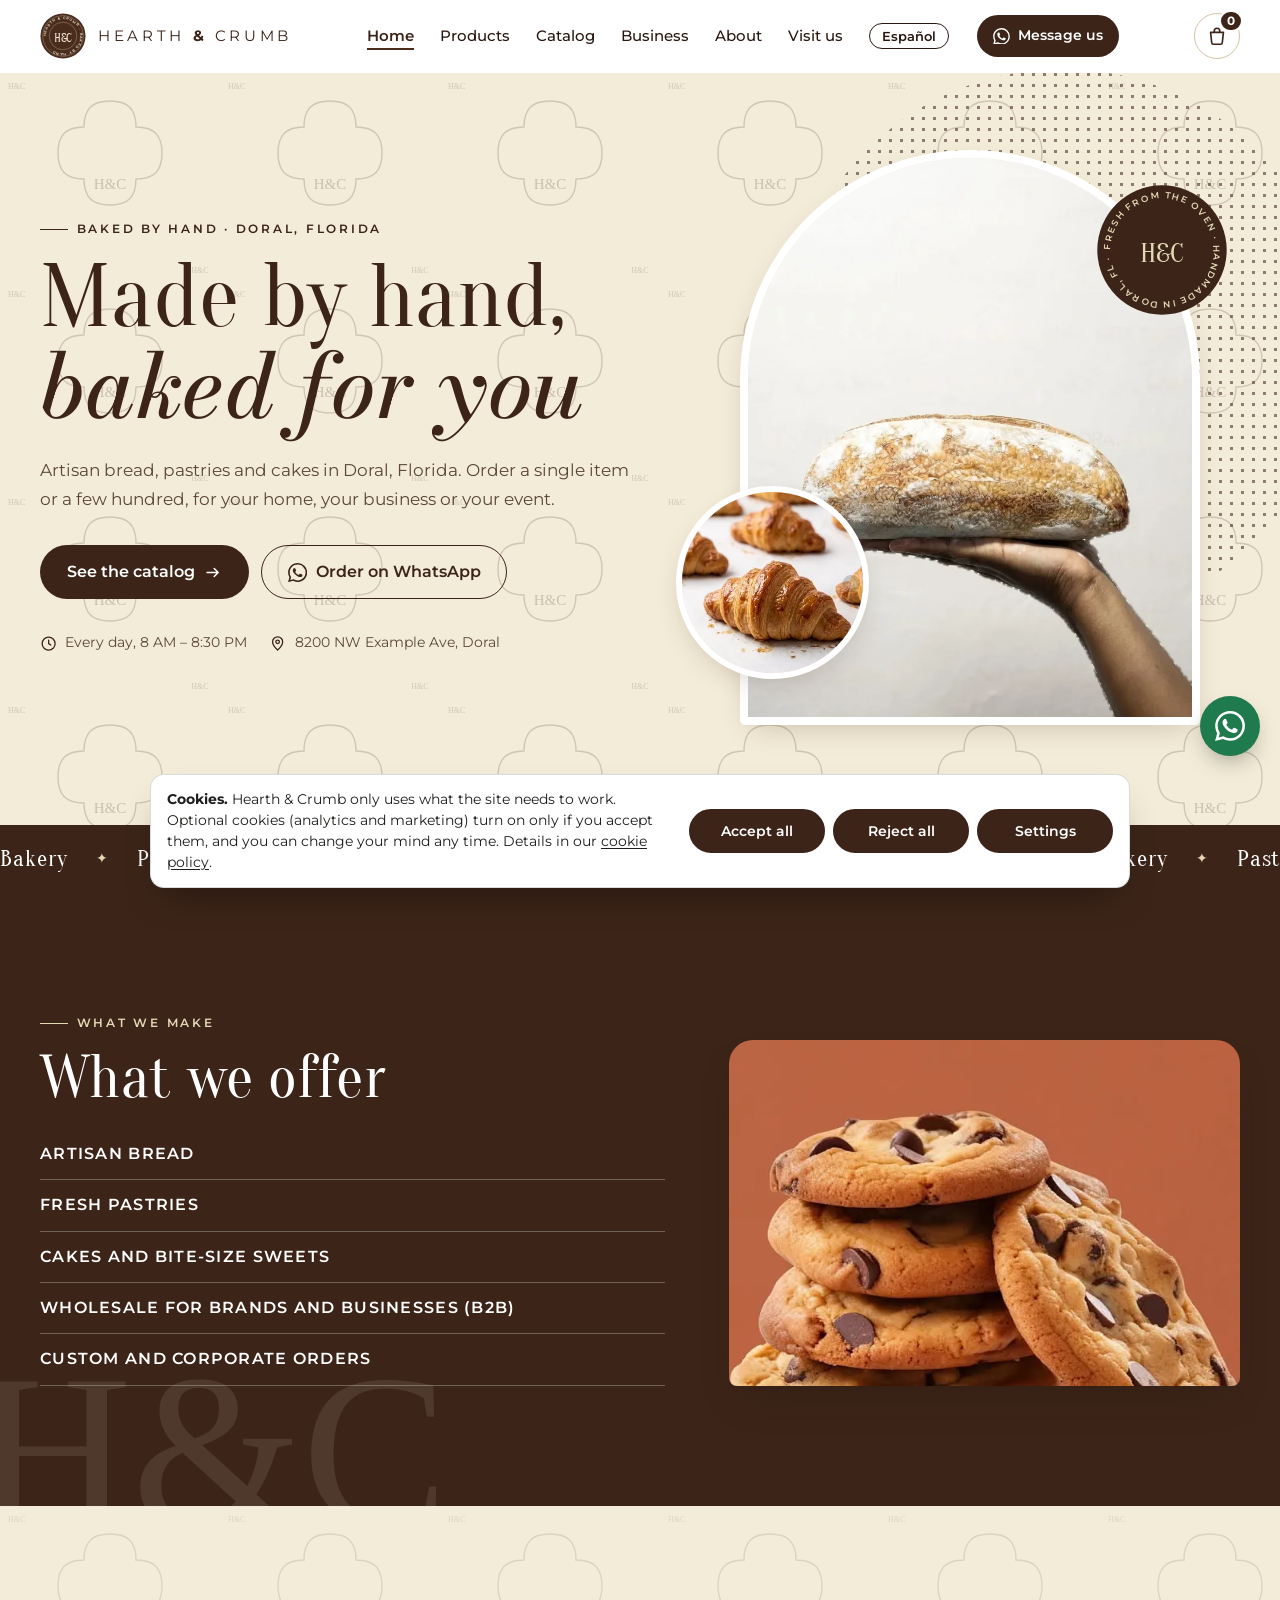
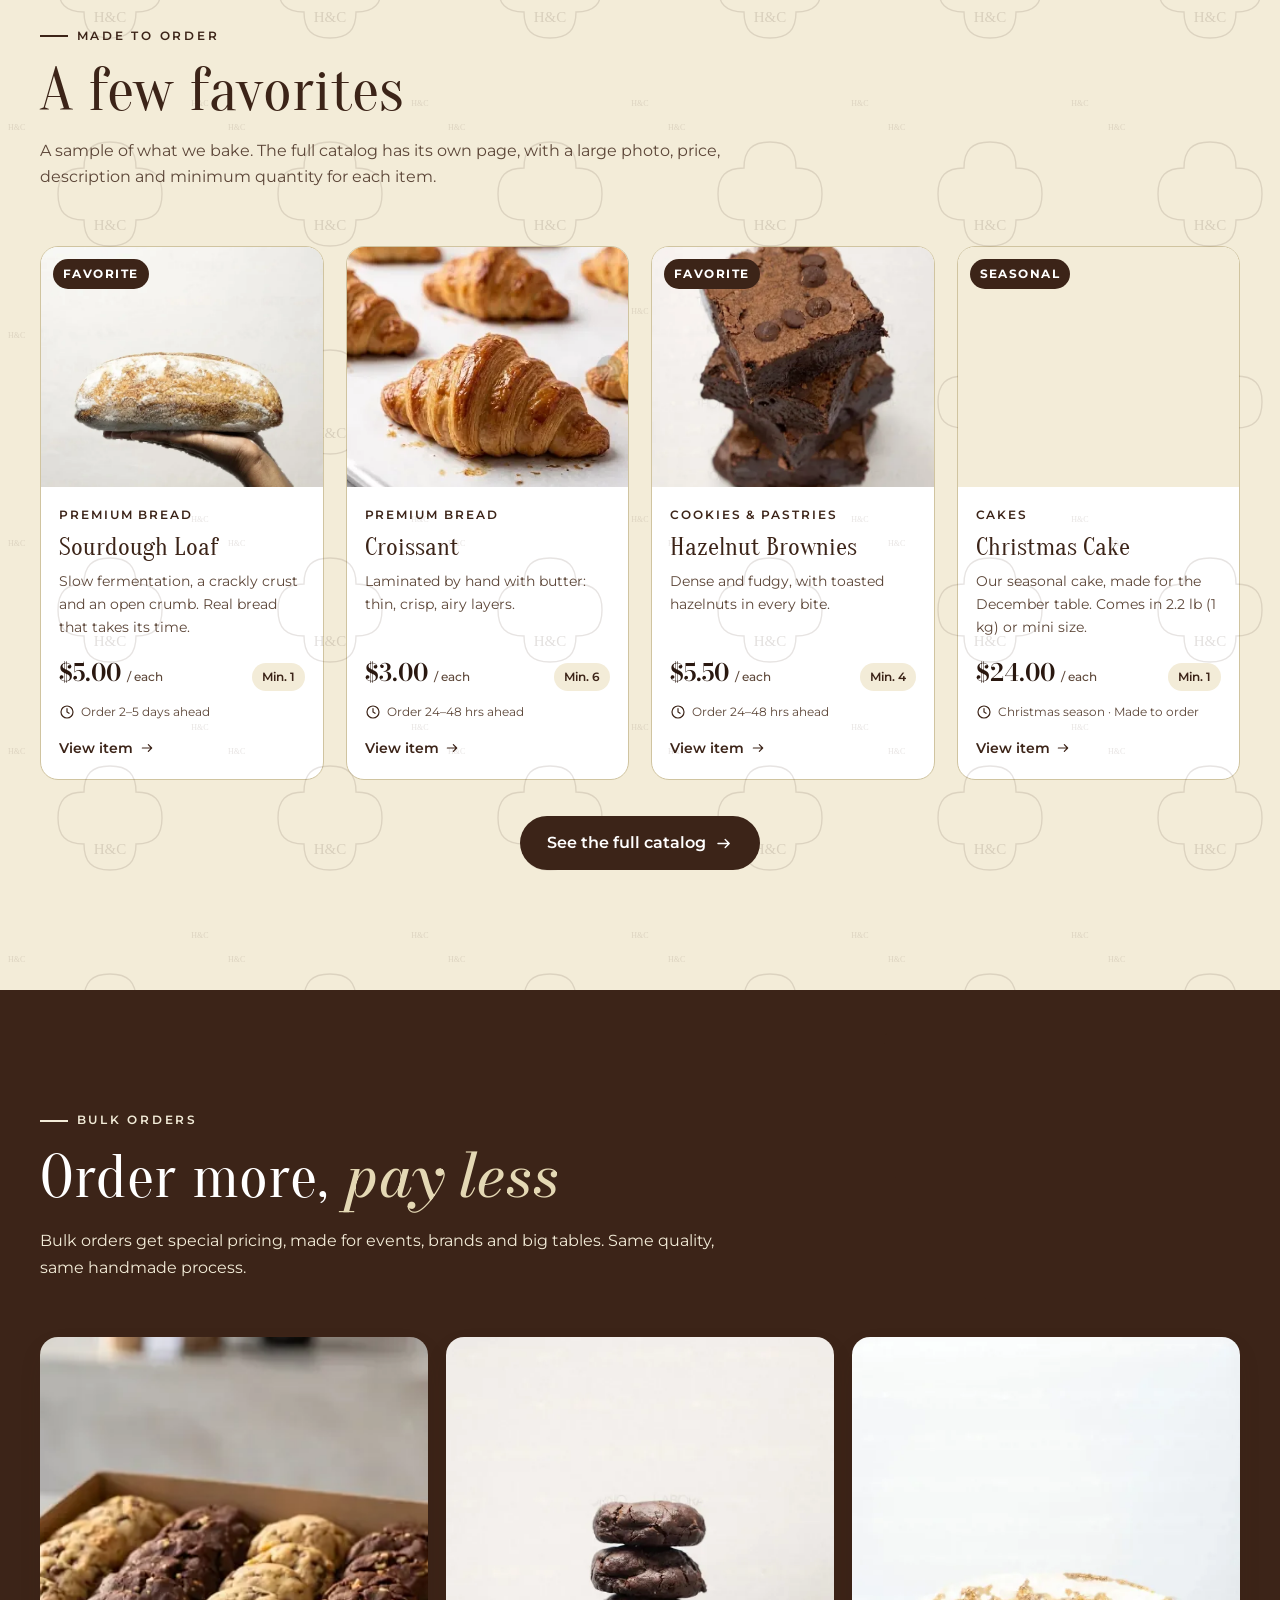
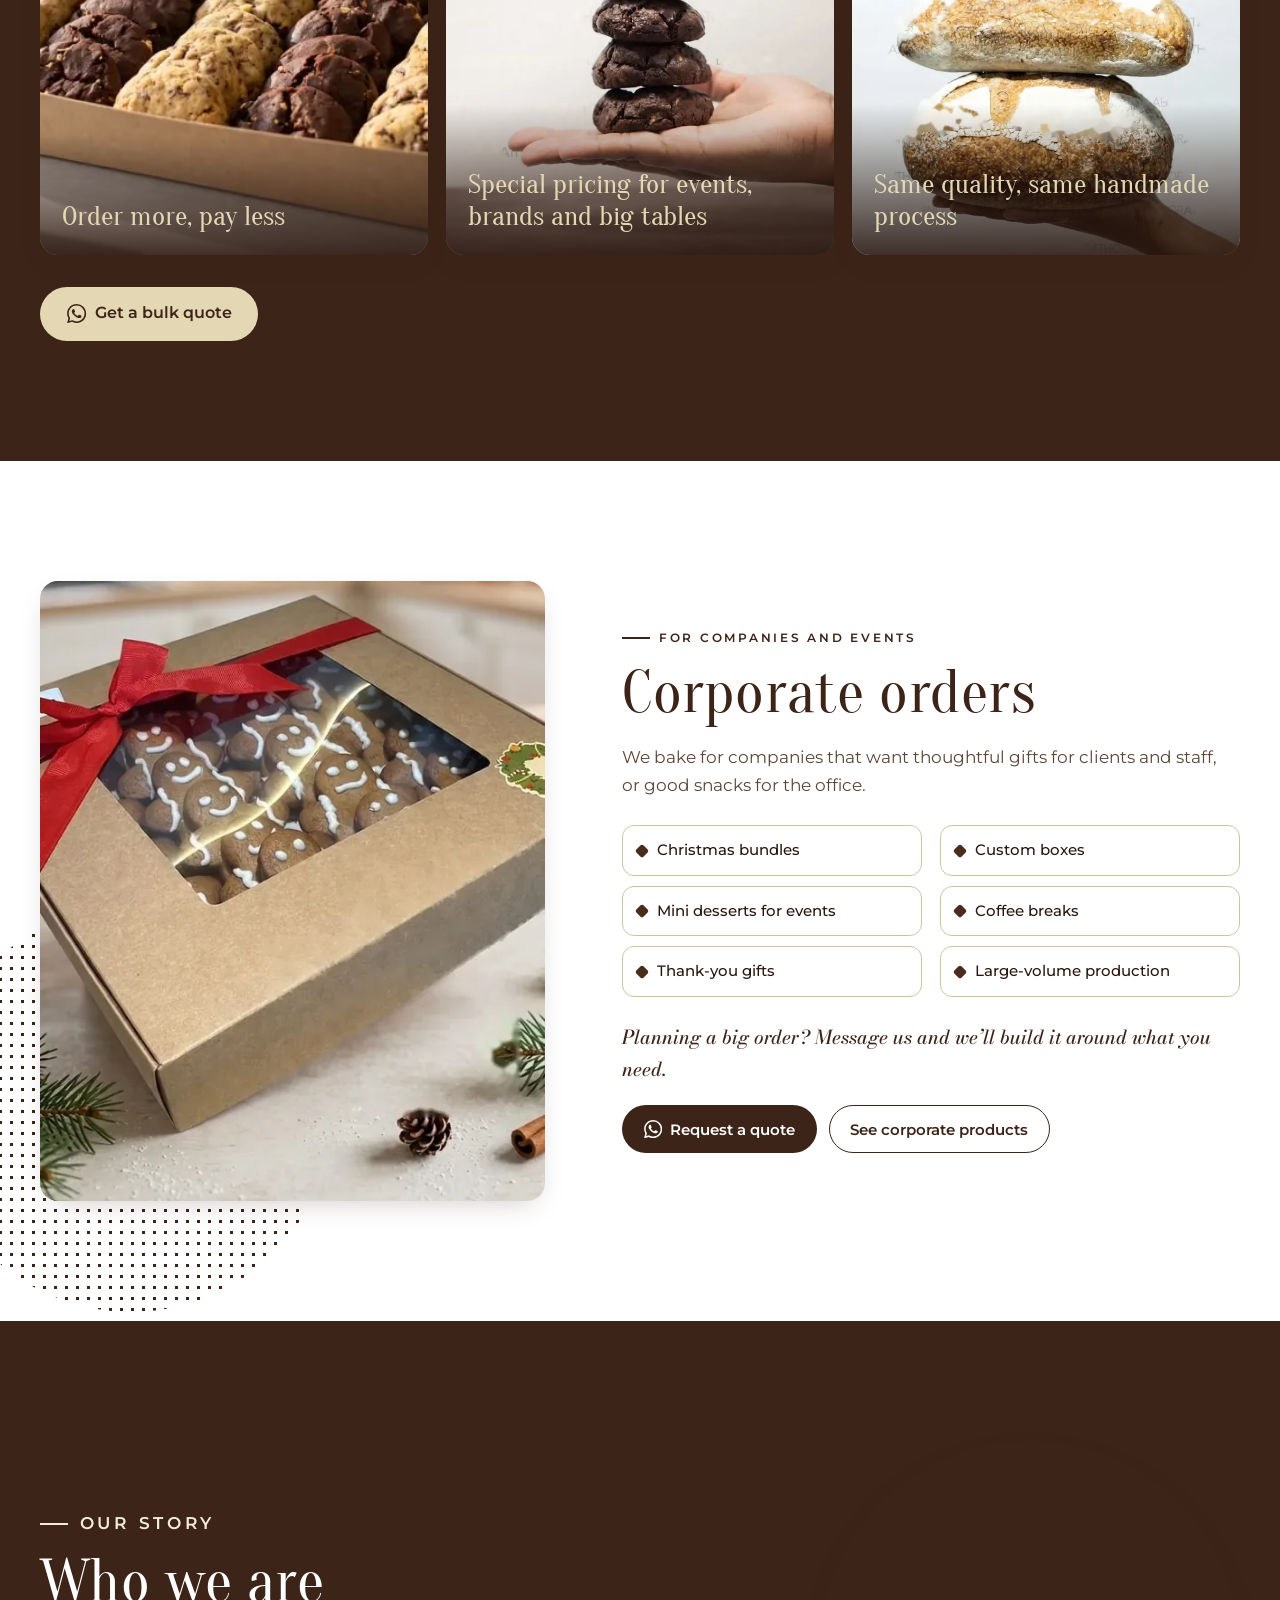
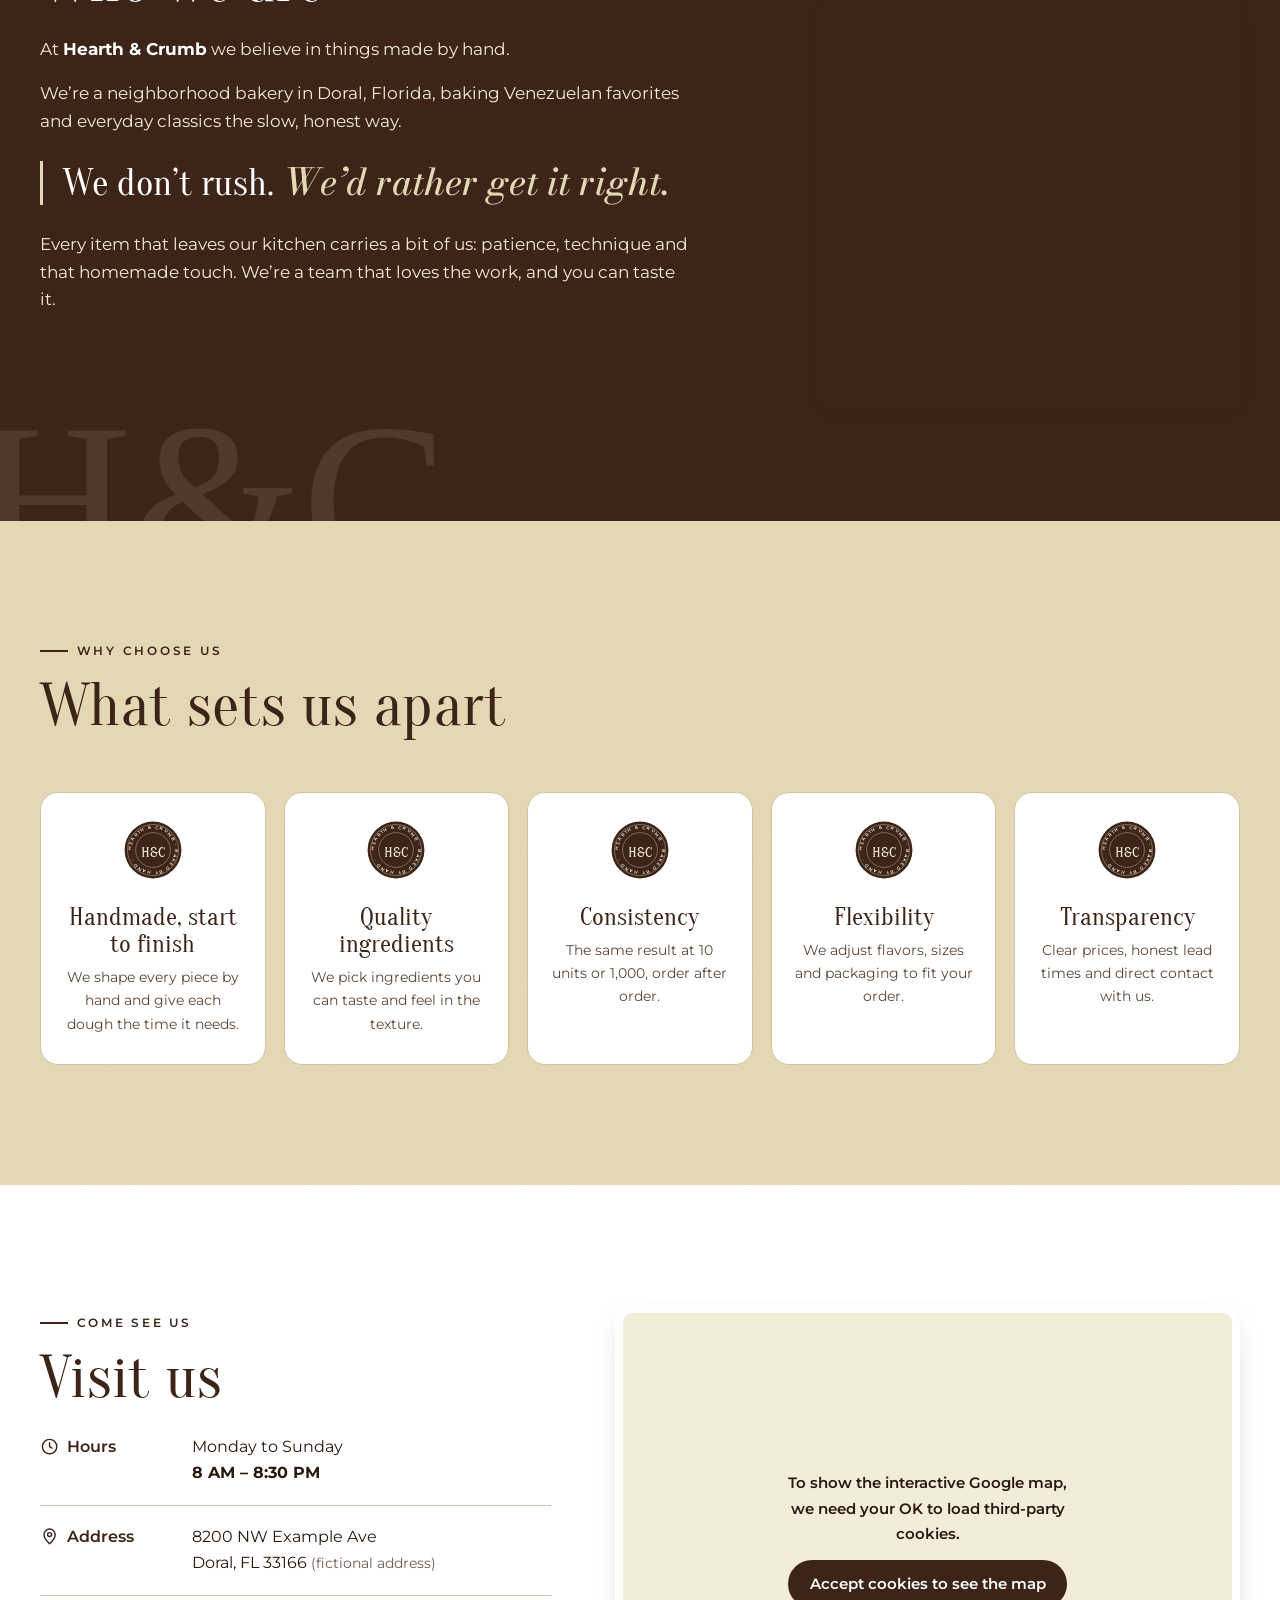
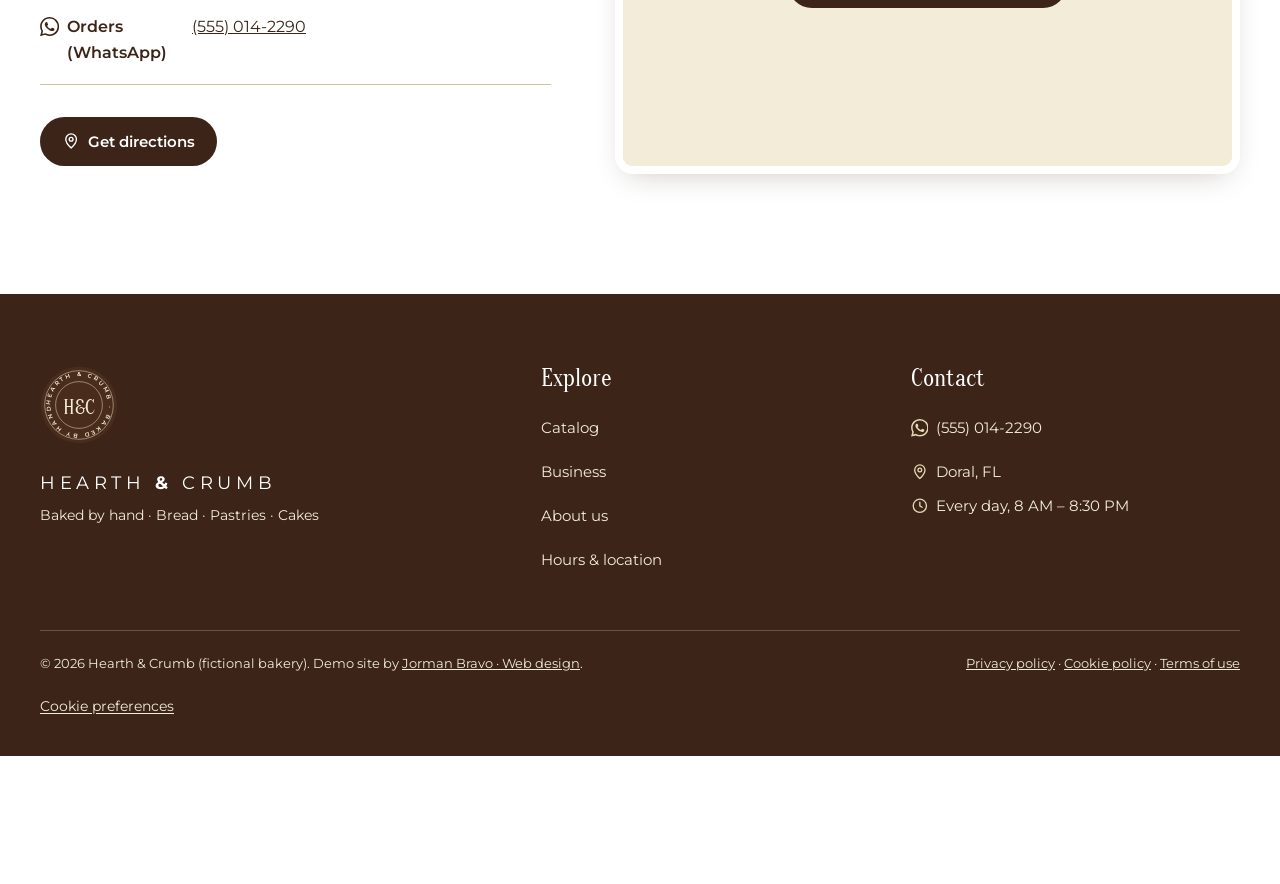
==== commit 017e5b36: "Dominio: actualizo URLs canónicas, Open Graph y enlaces del portafolio a jormanbravo.com/laborathorn" ====
--- a/en/index.html
+++ b/en/index.html
@@ -17,13 +17,13 @@
   <meta property="og:type" content="website">
   <meta property="og:locale" content="en_US">
   <meta property="og:site_name" content="Hearth &amp; Crumb">
-  <meta property="og:image" content="https://jormanj2b.github.io/laborathorno-demo/en/img/og.jpg">
+  <meta property="og:image" content="https://jormanbravo.com/laborathorno-demo/en/img/og.jpg">
   <meta property="og:image:type" content="image/jpeg">
   <meta property="og:image:width" content="1200">
   <meta property="og:image:height" content="630">
   <meta property="og:image:alt" content="Cake, mini desserts and artisan bread from Hearth &amp; Crumb, a bakery in Doral, Florida">
   <meta name="twitter:card" content="summary_large_image">
-  <meta name="twitter:image" content="https://jormanj2b.github.io/laborathorno-demo/en/img/og.jpg">
+  <meta name="twitter:image" content="https://jormanbravo.com/laborathorno-demo/en/img/og.jpg">
   <meta name="twitter:image:alt" content="Cake, mini desserts and artisan bread from Hearth &amp; Crumb, a bakery in Doral, Florida">
   <link rel="icon" href="img/favicon.svg" type="image/svg+xml">
   <link rel="icon" href="img/favicon-32.png" sizes="32x32" type="image/png">
@@ -34,12 +34,12 @@
   <link rel="stylesheet" href="../styles.css?v=3">
   <title>Hearth &amp; Crumb | Artisan bakery in Doral, FL</title>
   <meta name="description" content="Artisan bakery in Doral, Florida: sourdough, pastries, cakes, Venezuelan holiday breads and mini desserts. Build your order from the catalog and send it on WhatsApp.">
-  <link rel="canonical" href="https://jormanj2b.github.io/laborathorno-demo/en/">
-  <link rel="alternate" hreflang="en" href="https://jormanj2b.github.io/laborathorno-demo/en/">
-  <link rel="alternate" hreflang="es" href="https://jormanj2b.github.io/laborathorno-demo/">
+  <link rel="canonical" href="https://jormanbravo.com/laborathorno-demo/en/">
+  <link rel="alternate" hreflang="en" href="https://jormanbravo.com/laborathorno-demo/en/">
+  <link rel="alternate" hreflang="es" href="https://jormanbravo.com/laborathorno-demo/">
   <meta property="og:title" content="Hearth &amp; Crumb · Baked by hand">
   <meta property="og:description" content="Handmade bread, pastries and cakes in Doral, FL. Order single items or in bulk on WhatsApp.">
-  <meta property="og:url" content="https://jormanj2b.github.io/laborathorno-demo/en/">
+  <meta property="og:url" content="https://jormanbravo.com/laborathorno-demo/en/">
   <meta name="twitter:title" content="Hearth &amp; Crumb · Baked by hand">
   <meta name="twitter:description" content="Handmade bread, pastries and cakes in Doral, FL. Orders on WhatsApp.">
   <link rel="preload" as="image" href="img/hogaza-masa-madre.webp">
@@ -49,9 +49,9 @@
     "@type": "Bakery",
     "name": "Hearth & Crumb",
     "description": "Artisan bakery in Doral, Florida: bread, pastries and cakes. Fictional demo business.",
-    "url": "https://jormanj2b.github.io/laborathorno-demo/en/",
-    "image": "https://jormanj2b.github.io/laborathorno-demo/en/img/og.jpg",
-    "logo": "https://jormanj2b.github.io/laborathorno-demo/en/img/logo-512.png",
+    "url": "https://jormanbravo.com/laborathorno-demo/en/",
+    "image": "https://jormanbravo.com/laborathorno-demo/en/img/og.jpg",
+    "logo": "https://jormanbravo.com/laborathorno-demo/en/img/logo-512.png",
     "telephone": "+1-555-014-2290",
     "priceRange": "$",
     "currenciesAccepted": "USD",
@@ -71,7 +71,7 @@
       "dayOfWeek": ["Monday","Tuesday","Wednesday","Thursday","Friday","Saturday","Sunday"],
       "opens": "08:00", "closes": "20:30"
     }],
-    "potentialAction": { "@type": "OrderAction", "target": "https://jormanj2b.github.io/laborathorno-demo/en/catalog.html" }
+    "potentialAction": { "@type": "OrderAction", "target": "https://jormanbravo.com/laborathorno-demo/en/catalog.html" }
   }
   </script>
   <script src="cookies.js?v=1" defer data-key="hearthcrumb-demo" data-owner="Hearth &amp; Crumb" data-accent="#3C2418" data-marketing-name="Marketing and third-party content" data-marketing-en="Loads content from other companies that may set their own cookies. Here, that’s the interactive Google Map of our location. We don’t run ads."></script>
@@ -369,7 +369,7 @@
       </div>
     </div>
     <div class="container footer-bottom">
-      <p>© <span data-year>2026</span> Hearth &amp; Crumb (fictional bakery). Demo site by <a href="https://jormanj2b.github.io/">Jorman Bravo · Web design</a>.</p>
+      <p>© <span data-year>2026</span> Hearth &amp; Crumb (fictional bakery). Demo site by <a href="https://jormanbravo.com/">Jorman Bravo · Web design</a>.</p>
       <p><a href="privacy.html">Privacy policy</a> · <a href="cookies.html">Cookie policy</a> · <a href="legal.html">Terms of use</a></p>
     </div>
   </footer>
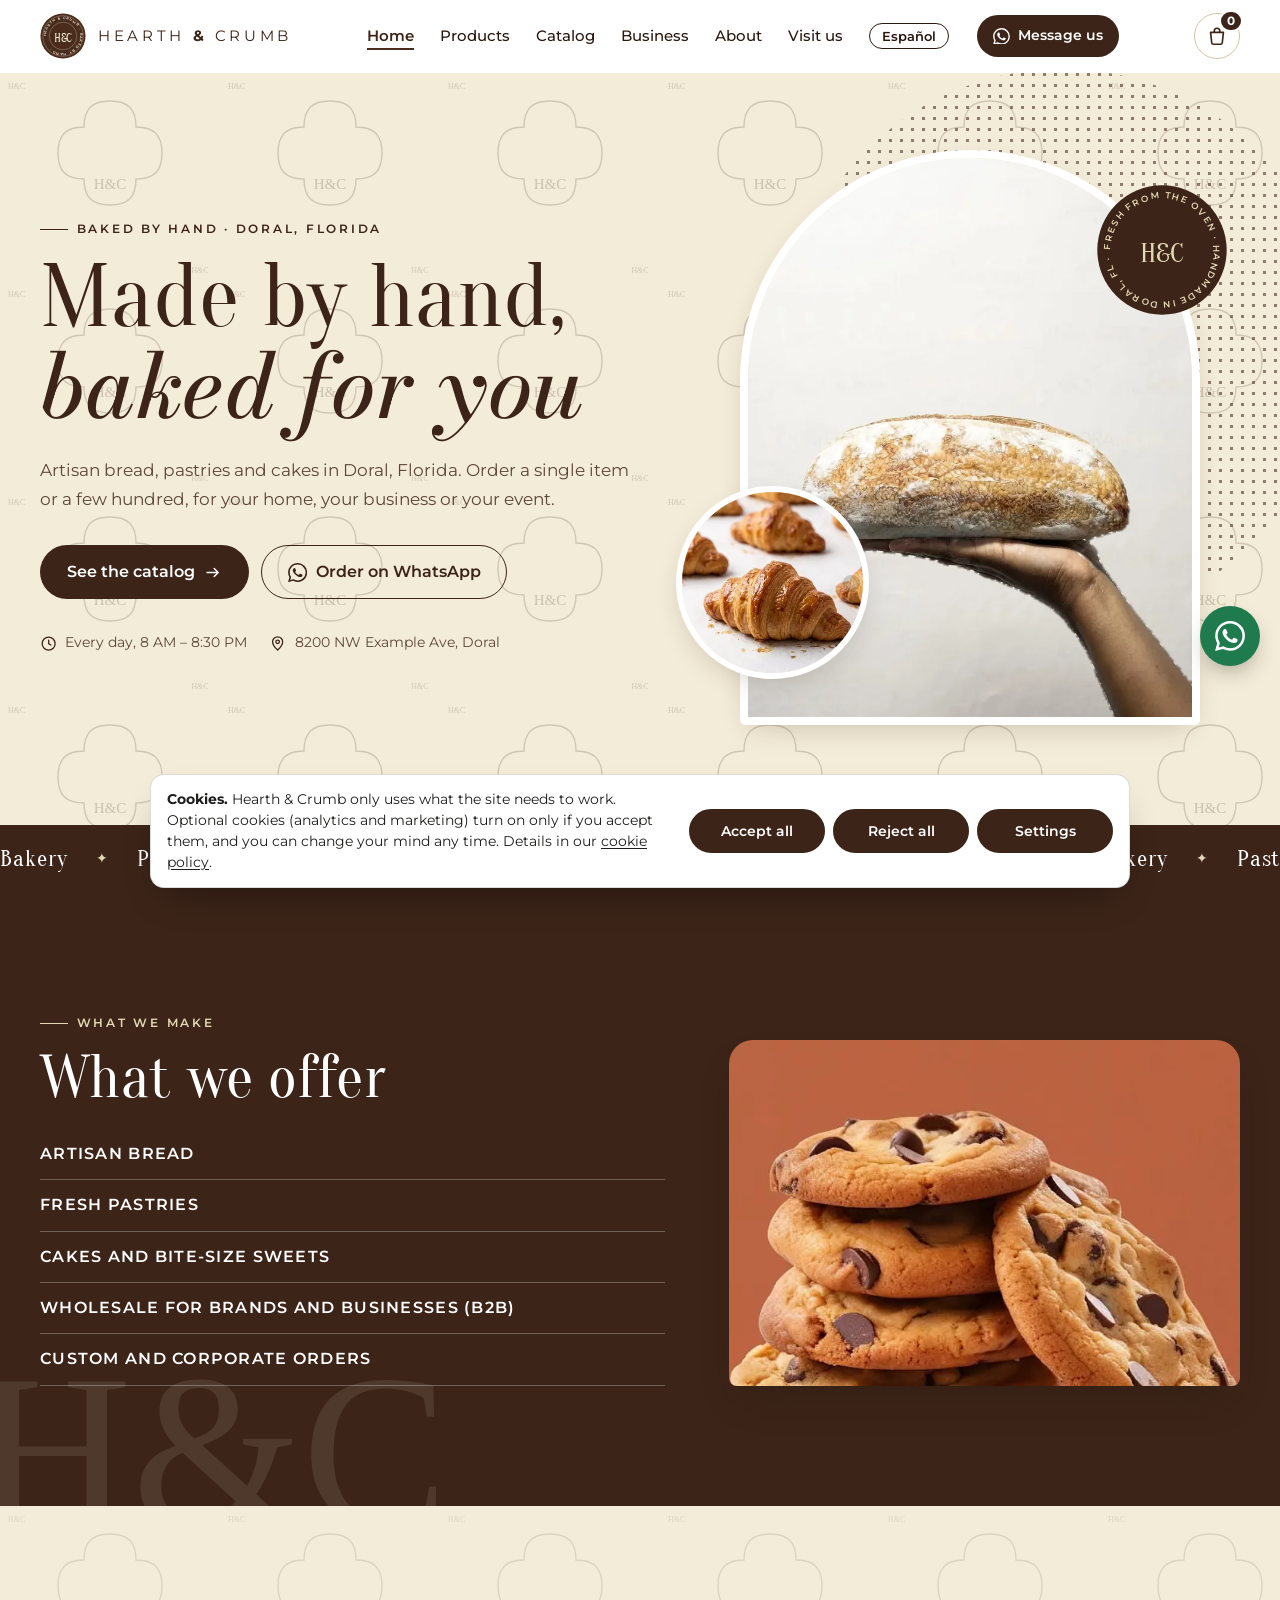
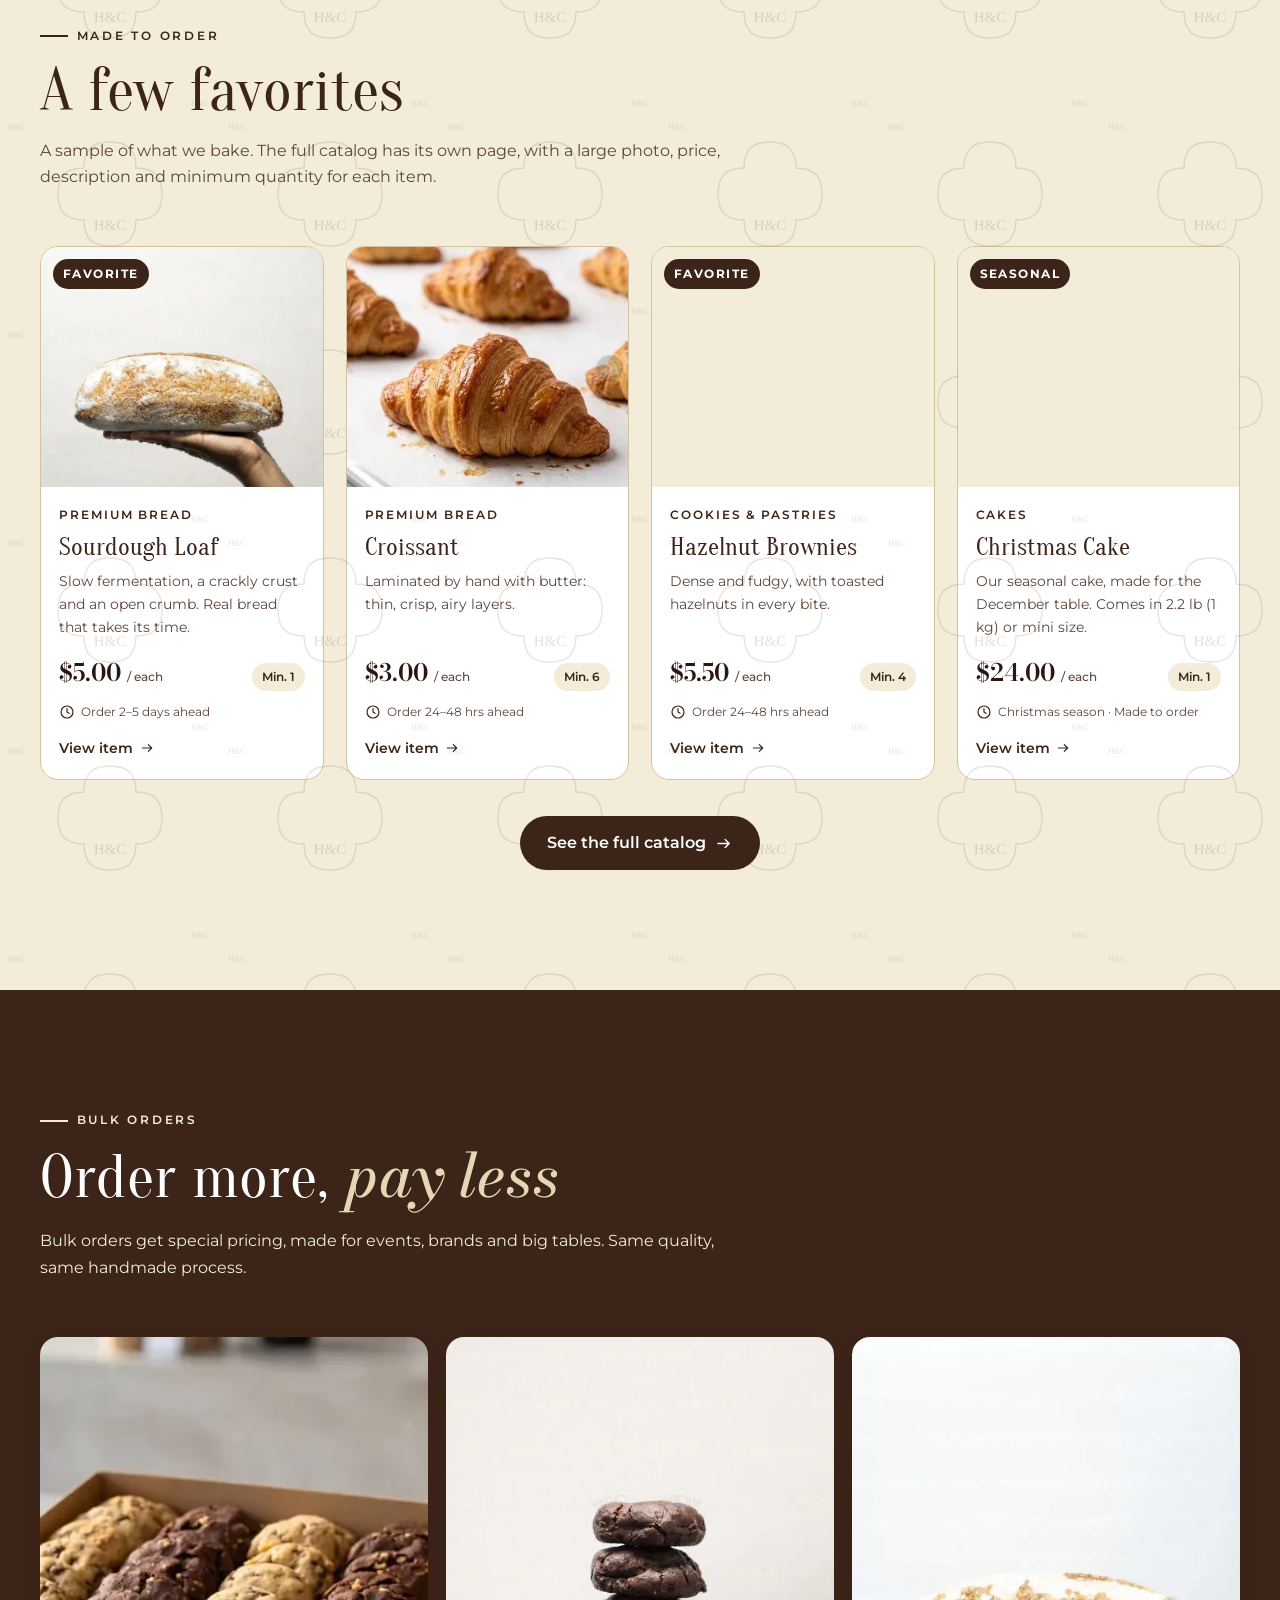
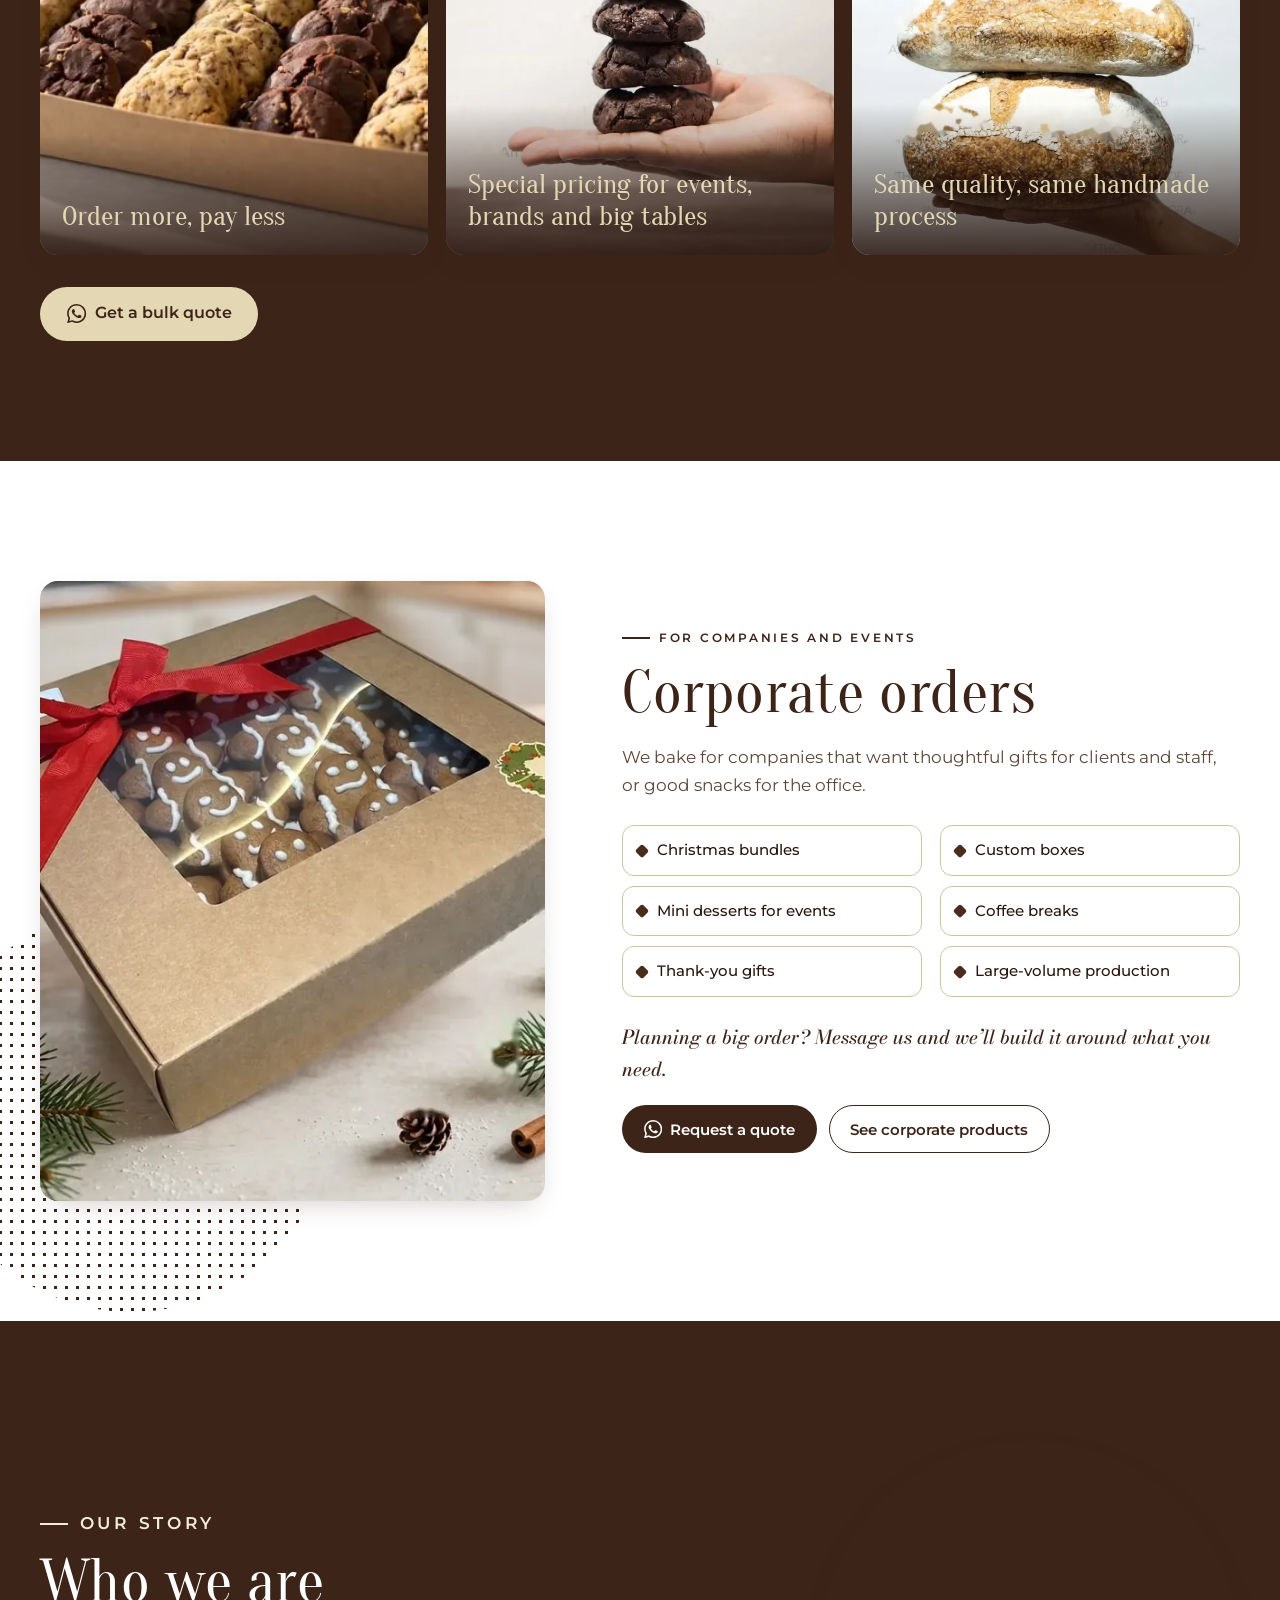
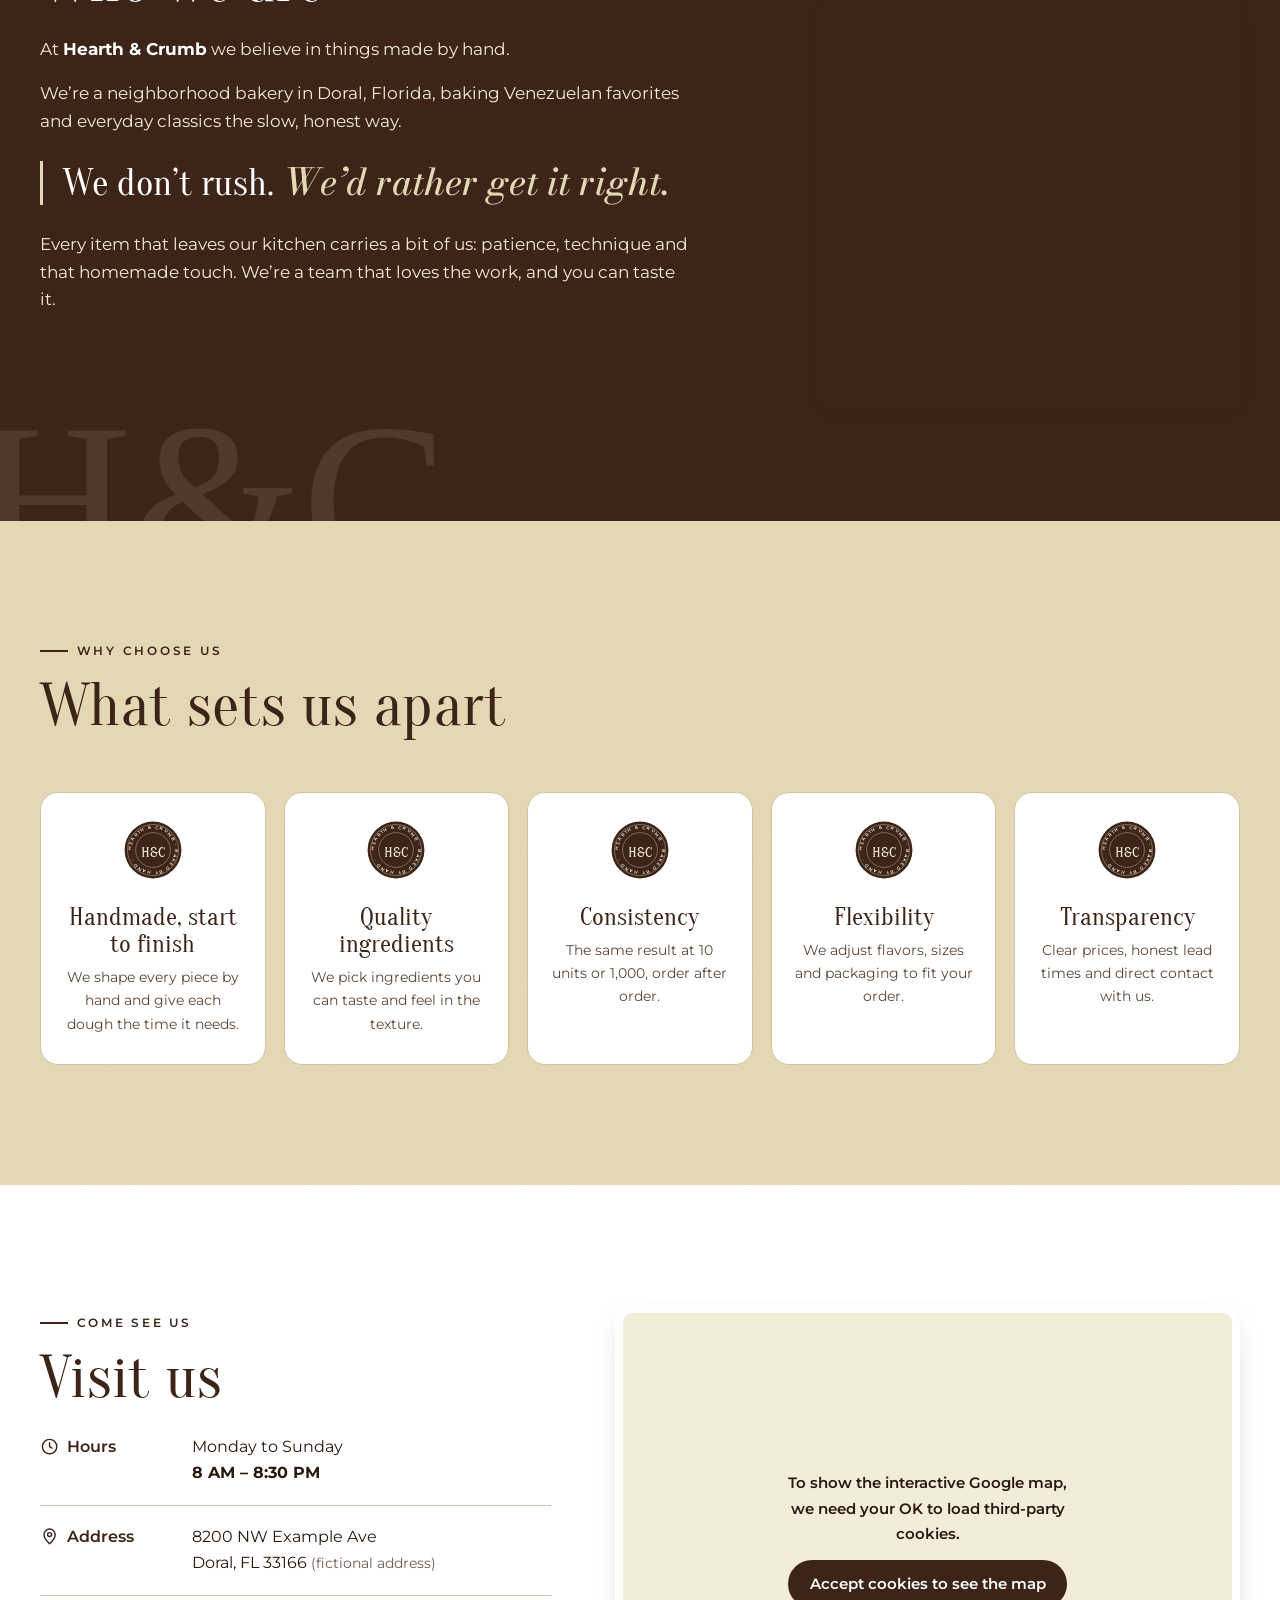
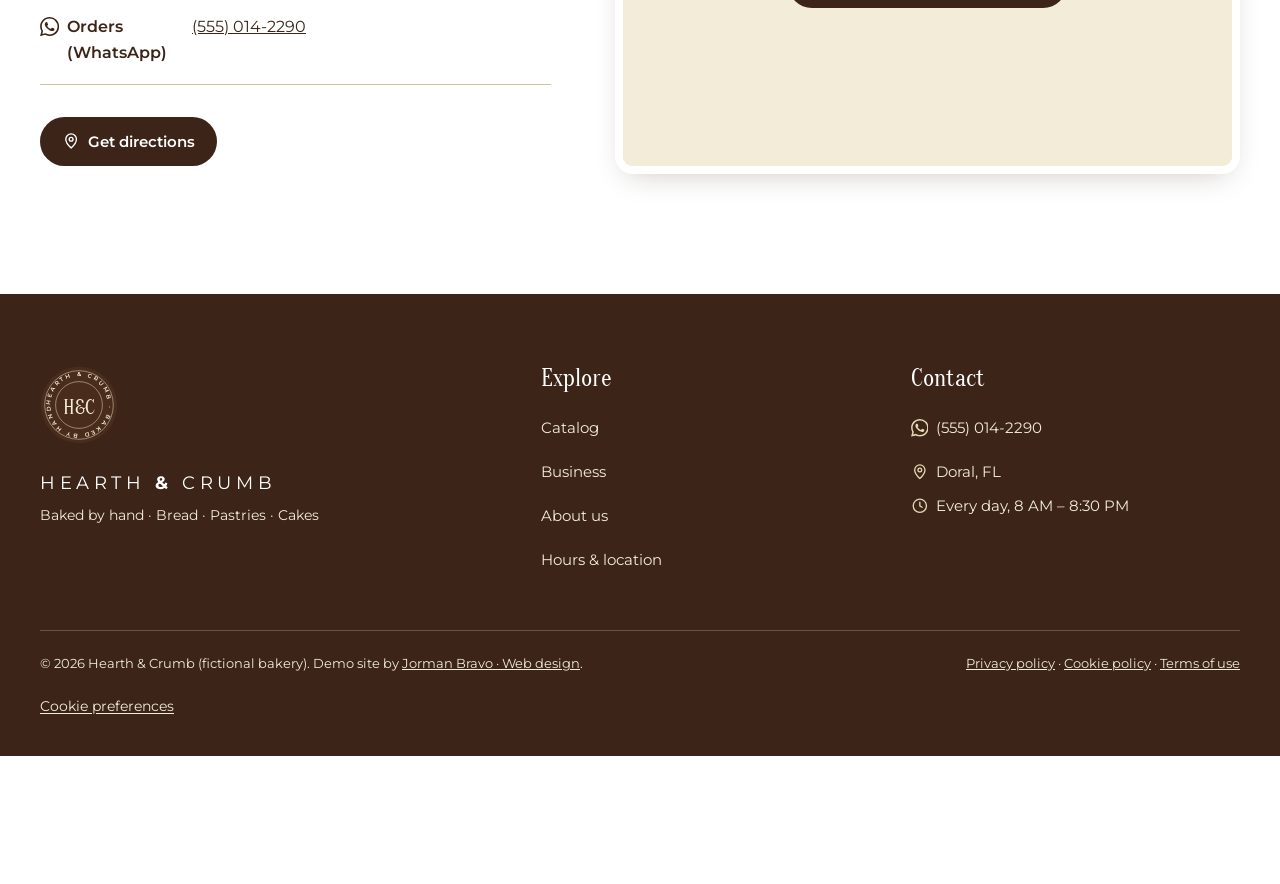
==== commit f6913c86: "Fit bakery header on 320px phones while preserving touch targets" ====
--- a/en/index.html
+++ b/en/index.html
@@ -31,7 +31,7 @@
   <link rel="preload" href="../fonts/oranienbaum-normal-400-latin.woff2" as="font" type="font/woff2" crossorigin>
   <link rel="preload" href="../fonts/montserrat-normal-400-latin.woff2" as="font" type="font/woff2" crossorigin>
   <link rel="preload" href="../fonts/bodoni-moda-italic-500-latin.woff2" as="font" type="font/woff2" crossorigin>
-  <link rel="stylesheet" href="../styles.css?v=3">
+  <link rel="stylesheet" href="../styles.css?v=5">
   <title>Hearth &amp; Crumb | Artisan bakery in Doral, FL</title>
   <meta name="description" content="Artisan bakery in Doral, Florida: sourdough, pastries, cakes, Venezuelan holiday breads and mini desserts. Build your order from the catalog and send it on WhatsApp.">
   <link rel="canonical" href="https://jormanbravo.com/laborathorno-demo/en/">
--- a/styles.css
+++ b/styles.css
@@ -512,7 +512,7 @@
   .volume-inner{grid-template-columns:1fr}
   .seal-volume{position:relative;justify-self:end;width:120px;height:120px;margin-top:-30px}
 }
-@media (max-width:767px){
+@media (max-width:1200px){
   :root{--header-h:64px}
   .menu-btn{display:inline-grid}
   .brand-seal{width:40px;height:40px}
@@ -523,6 +523,8 @@
   .main-nav a:not(.btn){display:block;padding:14px 4px;border-bottom:1px solid var(--line);font-size:1.05rem}
   .main-nav a:not(.btn)::after{display:none}
   .nav-cta{margin-top:16px;min-height:50px}
+}
+@media (max-width:767px){
   .offer-list{grid-template-columns:1fr 1fr;gap:12px}
   .offer-list li{padding:20px 16px}
   .offer-list li:last-child{grid-column:1/-1}
@@ -720,7 +722,7 @@
 .card-tag,.card-cat,.price small,.ci-min,.lead-kicker,.disclaimer,.pm-cat,.cart-count,.opt-label{font-size:.75rem}
 @media (max-width:767px){.card-tag{font-size:.75rem}.min,.lead-badge{font-size:.75rem}}
 /* ronda 2 (accesibilidad): áreas táctiles de 44 px en el menú */
-@media (min-width:768px){.main-nav a:not(.btn){padding:13px 0}.main-nav a:not(.btn)::after{bottom:8px}}
+@media (min-width:1201px){.main-nav a:not(.btn){padding:13px 0}.main-nav a:not(.btn)::after{bottom:8px}}
 .site-footer ul{gap:0}.site-footer ul a{min-height:44px}
 
 /* ES/EN */
@@ -728,7 +730,7 @@
 .main-nav a.lang-switch:not(.btn)::after{display:none}
 .legal-page .header-inner > .btn-outline{margin-left:auto}
 .legal-page .lang-switch{font-size:.85rem;font-weight:600;color:inherit}
-@media (max-width:767px){.main-nav a.lang-switch:not(.btn){display:inline-block;margin-top:12px;padding:8px 16px;border:1px solid currentColor}}
+@media (max-width:1200px){.main-nav a.lang-switch:not(.btn){display:inline-block;margin-top:12px;padding:8px 16px;border:1px solid currentColor}}
 @media (max-width:480px){.legal-page .header-inner{gap:10px}.legal-page .brand-word{display:none}}
 
 /* English demo (Hearth & Crumb): H&C monogram instead of TH */
@@ -739,3 +741,13 @@
 html[lang="en"] .rs-th{font-size:42px;letter-spacing:-1px}
 html[lang="en"] .volume-cards figcaption{position:absolute;inset:auto 0 0 0;width:auto;height:auto;margin:0;clip:auto;overflow:visible;white-space:normal;padding:64px 22px 22px;background:linear-gradient(to top,rgba(42,24,16,.88),rgba(42,24,16,0));color:var(--cream);font-family:var(--font-display);font-size:clamp(1.35rem,2.2vw,1.75rem);line-height:1.15}
 .addr-note{font-size:.85em;opacity:.7}
+
+/* Compact header: retain both 46px touch targets on 320px phones. */
+@media (max-width:360px){
+  .site-header .header-inner{width:calc(100% - 24px);gap:8px}
+  .site-header .brand{min-width:0;gap:6px}
+  .site-header .brand-seal{width:34px;height:34px}
+  .site-header .brand-word{letter-spacing:.08em;overflow-wrap:anywhere}
+  .site-header .header-actions{flex:none;gap:6px}
+  .site-header .header-actions .icon-btn{flex:none}
+}
